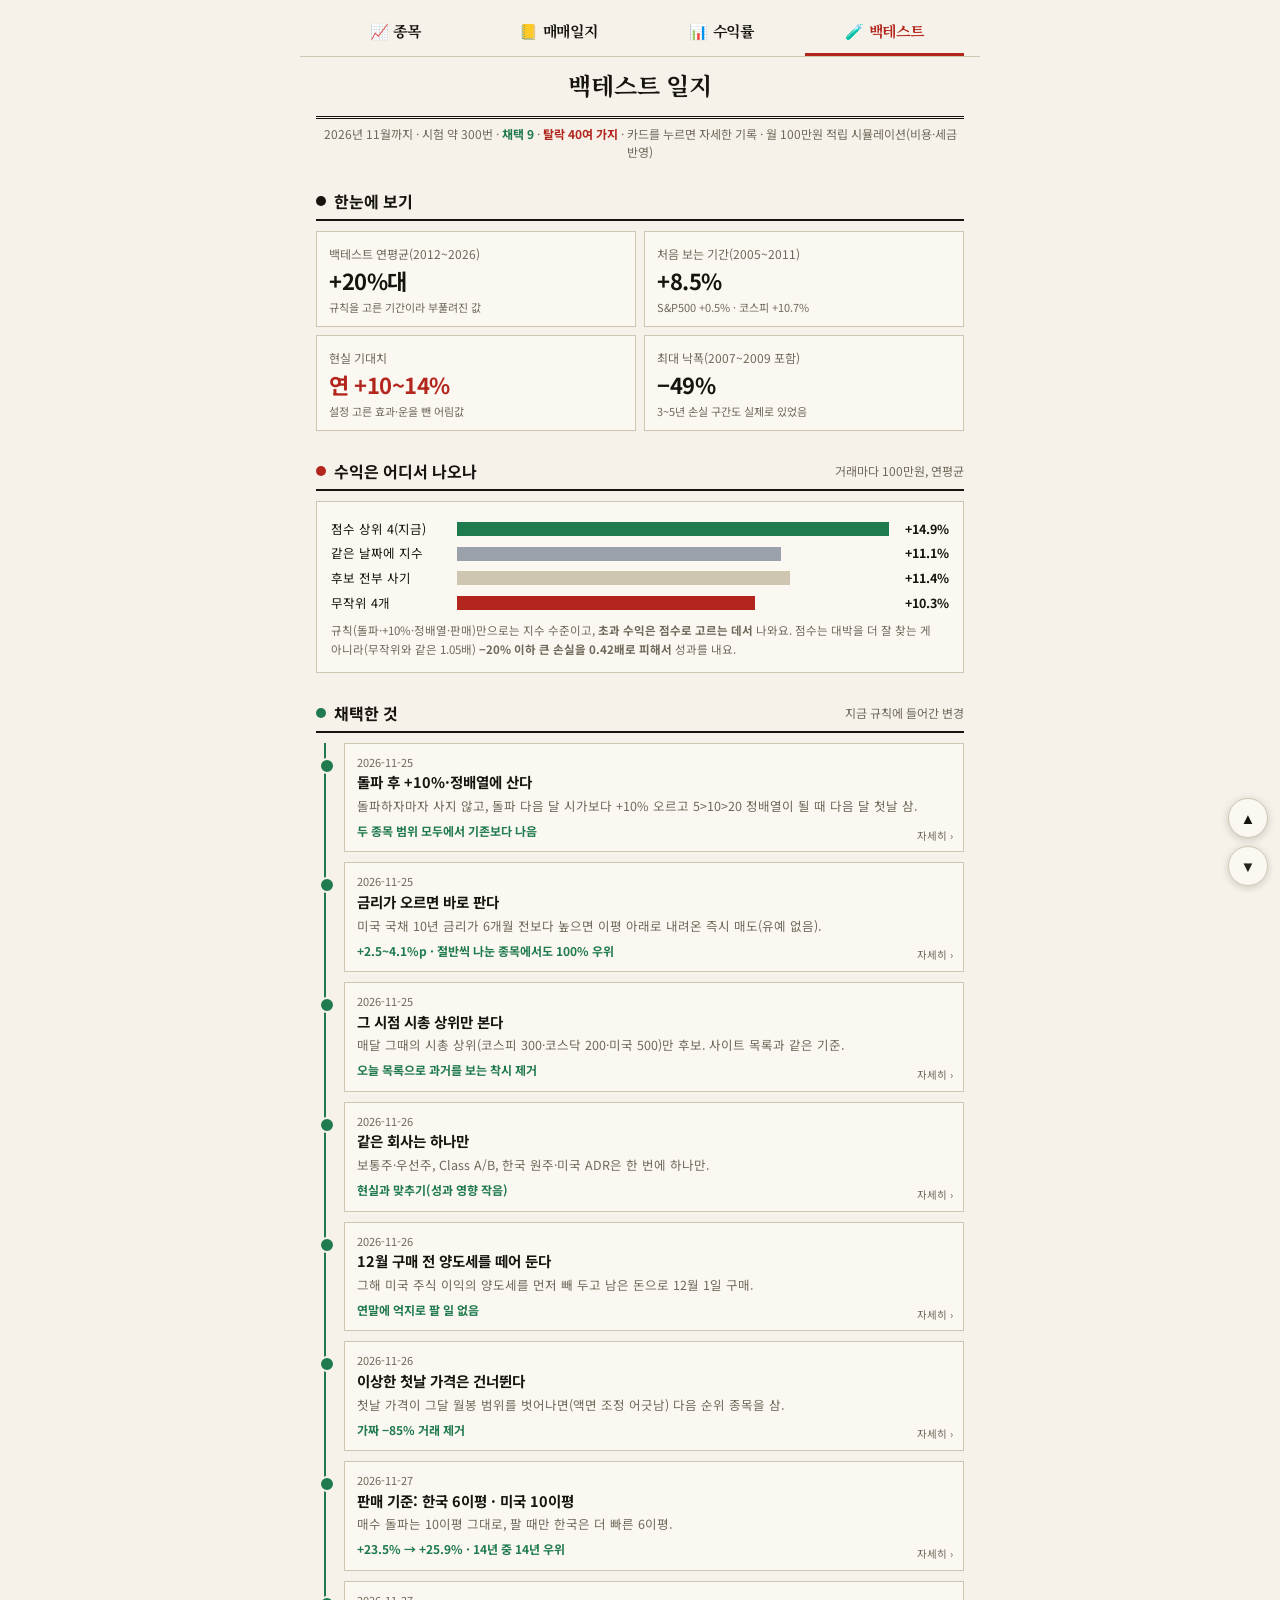
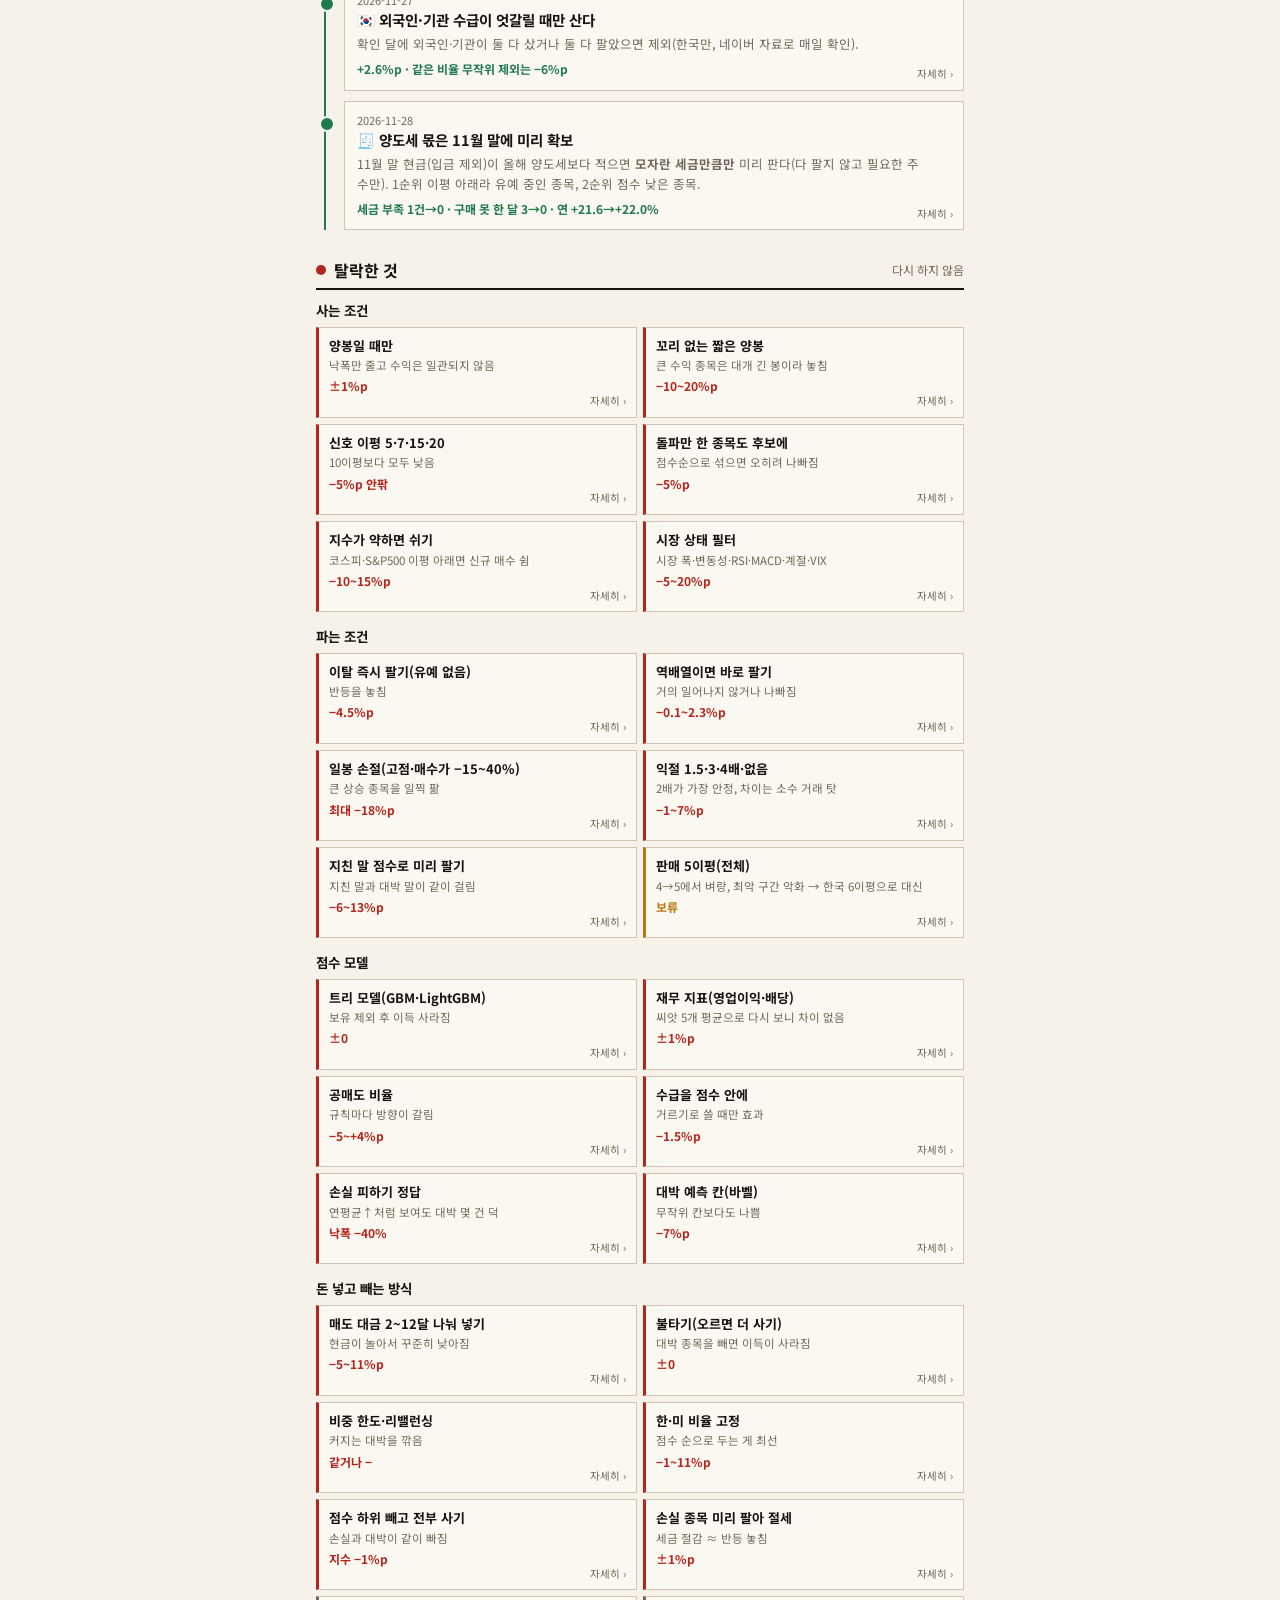
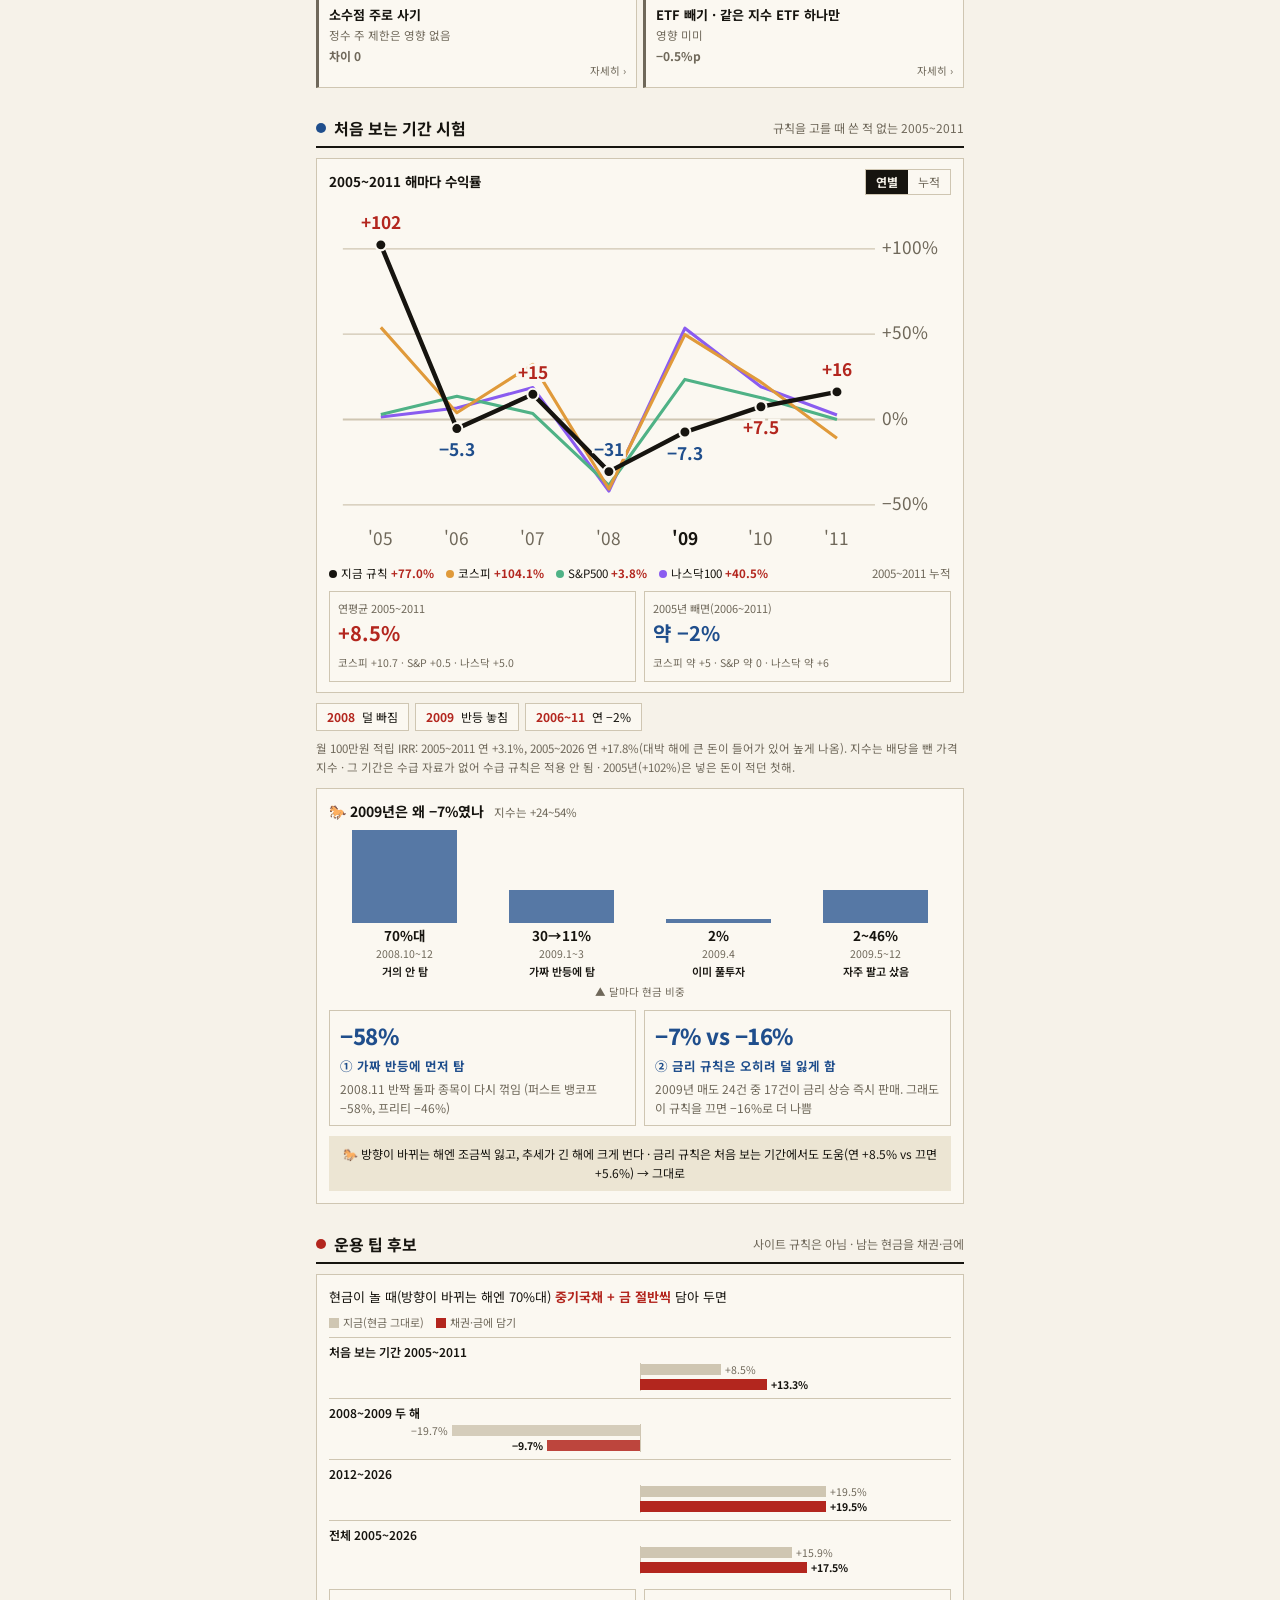
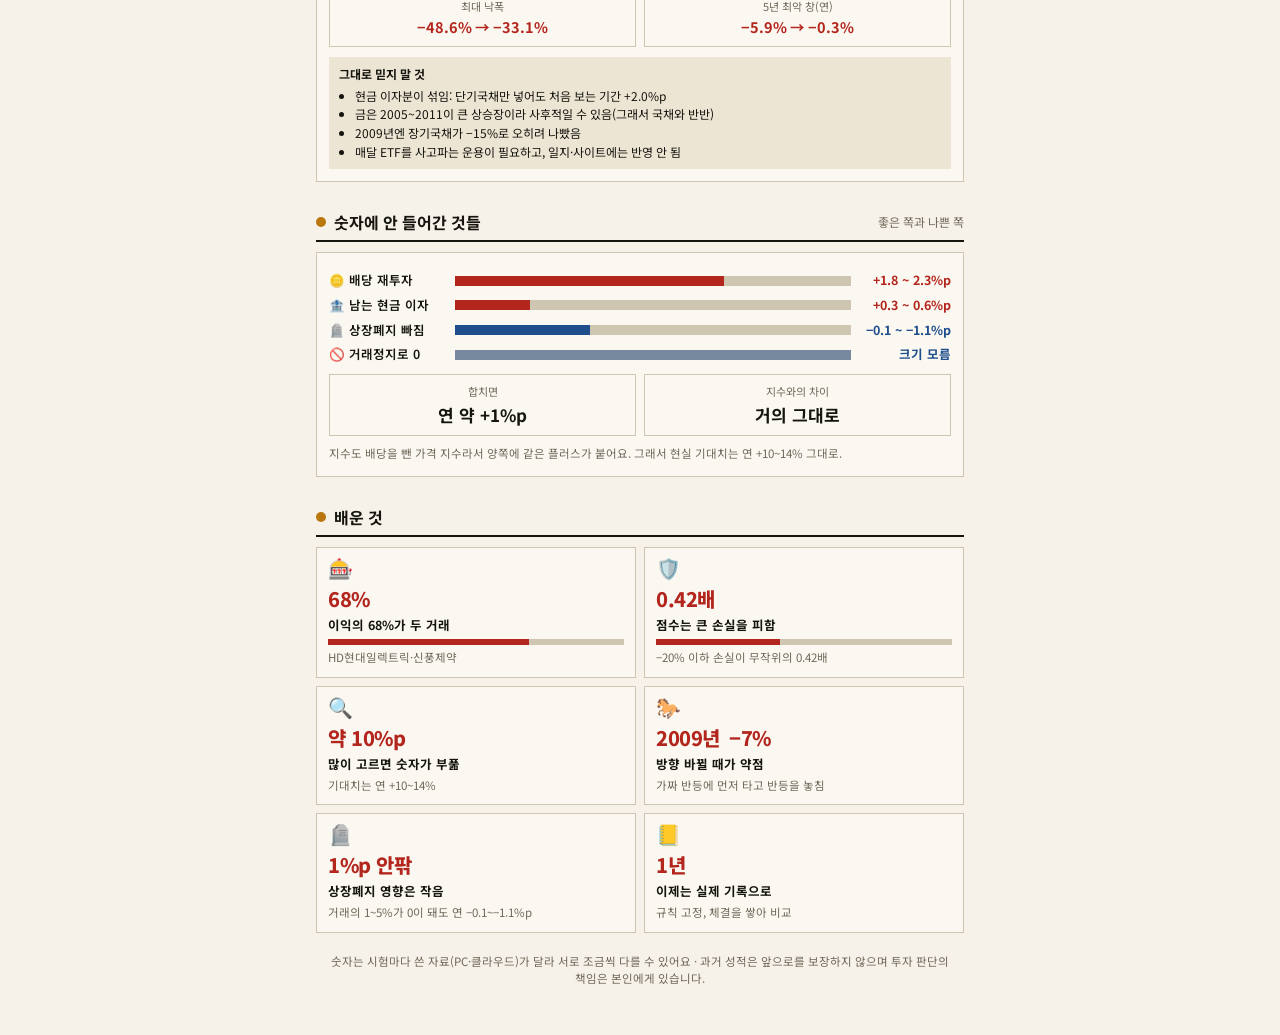
==== backtest.html @ caf04d1e "양도세 몫 미리 확보를 부분 판매로(세금 부족분만큼만 정수 주): 백테스트·일지 재계산·11월 예정 화면·문서 Co-Authored-By: Claude Sonnet 5.5 <nor" ====
<!doctype html>
<html lang="ko">
<head>
<meta charset="utf-8">
<meta name="viewport" content="width=device-width,initial-scale=1">
<meta name="robots" content="noindex,nofollow,noarchive,nosnippet">
<title>백테스트 일지</title>
<meta name="description" content="월봉 10이평 돌파 전략을 다듬으며 한 백테스트 약 300번의 기록: 채택한 것과 탈락한 것, 검증 결과">
<style>
:root{--bg:#f6f7f9;--card:#fff;--fg:#1b1f24;--mut:#6b7280;--line:#e5e7eb;--chip:#f0f1f3;--buy:#d9363e;--sell:#2563eb;--ok:#1f7a4d;--no:#b3261e;--hold:#b9770e;--acc:#b3261e}
@media (prefers-color-scheme:dark){:root{--bg:#111418;--card:#1a1e24;--fg:#e8eaed;--mut:#9aa1ab;--line:#2a2f37;--chip:#262b33;--ok:#5cc28f;--no:#ff7a6e;--hold:#e5a84a}}
*{box-sizing:border-box}
body{margin:0;background:var(--bg);color:var(--fg);font:15px/1.5 -apple-system,"Apple SD Gothic Neo","Noto Sans KR","Malgun Gothic",sans-serif}
main{max-width:680px;margin:0 auto;padding:16px 16px 48px}
.navtabs{display:flex;gap:8px;margin:0 0 12px}.ntab{flex:1;padding:10px 4px;border:1px solid var(--line);background:var(--card);color:var(--fg);border-radius:10px;font-weight:600;text-align:center;text-decoration:none;font-size:14px;white-space:nowrap}
h1{font-size:18px;margin:0 0 2px;text-align:center}
.bt-sub{text-align:center;font-size:12px;color:var(--mut);margin:6px 0 16px}
.bt-h{display:flex;align-items:center;gap:8px;font-size:16px;font-weight:700;margin:28px 0 10px;padding-bottom:6px;border-bottom:2px solid var(--fg)}
.bt-h em{font-style:normal;font-weight:400;font-size:12px;color:var(--mut);margin-left:auto}
.bt-h .dot{width:10px;height:10px;border-radius:50%;flex:none}
/* 요약 숫자 */
.bt-kpi{display:grid;grid-template-columns:repeat(2,minmax(0,1fr));gap:8px}
.bt-k{background:var(--card);border:1px solid var(--line);padding:10px 12px}
.bt-k b{display:block;font-size:22px;font-variant-numeric:tabular-nums;letter-spacing:-.5px}
.bt-k span{font-size:12px;color:var(--mut)}
.bt-k small{display:block;font-size:11px;color:var(--mut);margin-top:2px}
/* 막대 */
.bt-bars{background:var(--card);border:1px solid var(--line);padding:12px 14px}
.bt-bar{display:grid;grid-template-columns:118px 1fr 52px;gap:8px;align-items:center;font-size:12.5px;margin:6px 0}
.bt-bar i{display:block;height:14px;background:var(--line)}
.bt-bar i.ok{background:var(--ok)}.bt-bar i.ix{background:#9aa1ab}.bt-bar i.no{background:var(--no)}
.bt-bar b{text-align:right;font-variant-numeric:tabular-nums}
.bt-note{font-size:11.5px;color:var(--mut);line-height:1.7;margin:8px 0 0}
/* 채택 타임라인 */
.bt-tl{position:relative;margin-left:8px;padding-left:18px;border-left:2px solid var(--ok)}
.bt-ev{position:relative;background:var(--card);border:1px solid var(--line);padding:10px 12px;margin:0 0 10px}
.bt-ev:before{content:'';position:absolute;left:-26px;top:14px;width:12px;height:12px;border-radius:50%;background:var(--ok);border:2px solid var(--bg)}
.bt-ev .d{font-size:11px;color:var(--mut)}
.bt-ev strong{display:block;font-size:14.5px;margin:1px 0 3px}
.bt-ev p{margin:0;font-size:12.5px;color:var(--mut);line-height:1.6}
.bt-ev .ef{display:inline-block;margin-top:6px;font-size:12px;font-weight:700;color:var(--ok)}
/* 탈락 묶음 */
.bt-grp{margin:0 0 14px}
.bt-grp h3{font-size:13.5px;margin:0 0 6px;color:var(--fg)}
.bt-grid{display:grid;grid-template-columns:repeat(2,minmax(0,1fr));gap:6px}
.bt-x{background:var(--card);border:1px solid var(--line);border-left:3px solid var(--no);padding:8px 10px}
.bt-x strong{display:block;font-size:13px}
.bt-x span{display:block;font-size:11.5px;color:var(--mut);line-height:1.5;margin-top:2px}
.bt-x b{font-size:12px;color:var(--no);font-variant-numeric:tabular-nums}
.bt-x.hold{border-left-color:var(--hold)}.bt-x.hold b{color:var(--hold)}
.bt-x.same{border-left-color:var(--mut)}.bt-x.same b{color:var(--mut)}
/* 연도표 */
.bt-oy{overflow:hidden;background:var(--card);border:1px solid var(--line);padding:10px 12px}
.oy-th{display:flex;justify-content:space-between;align-items:center;gap:8px;margin-bottom:4px}.oy-t{font-weight:700;font-size:13.5px}
.oy-sw{display:flex;flex:none;border:1px solid var(--line)}.oy-sw button{border:0;background:transparent;color:var(--mut);font:inherit;font-size:12px;padding:3px 10px;cursor:pointer}.oy-sw button.on{background:var(--fg);color:var(--bg);font-weight:700}
#oy-c{width:100%;height:auto;display:block;touch-action:pan-y;font-family:inherit}
#oy-c text{font-size:10px;fill:var(--mut);font-variant-numeric:tabular-nums}
.oy-lg2{display:flex;flex-wrap:wrap;gap:4px 12px;font-size:11.5px;margin-top:4px}.oy-lg2 i{display:inline-block;width:8px;height:8px;border-radius:50%;margin-right:4px}.oy-lg2 b{margin-left:3px}
#oy-tip{display:none;margin-top:6px;background:var(--bg);color:var(--fg);border:1px solid var(--line);border-radius:10px;padding:8px 10px;font-size:12px;line-height:1.5}#oy-tip table{width:100%}
#oy-tip td{padding:2px 0 2px 14px;text-align:right;font-variant-numeric:tabular-nums;white-space:nowrap}#oy-tip td:first-child{padding-left:0;text-align:left}
.oy-s{display:grid;grid-template-columns:1fr 1fr;gap:8px;margin-top:8px}
.oy-s div{border:1px solid var(--line);padding:8px}.oy-s span{display:block;font-size:11px;color:var(--mut)}
.oy-s b{display:block;font-size:20px;color:var(--buy);margin:2px 0}.oy-s b.n{color:var(--sell)}.oy-s small{font-size:10.5px;color:var(--mut)}
.bt-yr{width:100%;border-collapse:collapse;font-size:12.5px;font-variant-numeric:tabular-nums;background:var(--card);border:1px solid var(--line)}
.bt-yr th,.bt-yr td{padding:5px 6px;text-align:right;border-bottom:1px solid var(--line)}
.bt-yr th:first-child,.bt-yr td:first-child{text-align:left}
.bt-yr th{font-size:11.5px;color:var(--mut);font-weight:600}
.p{color:var(--buy)}.n{color:var(--sell)}
.bt-yr tr.sum td{font-weight:700;border-top:2px solid var(--fg)}
/* 교훈 */
.bt-y9{background:var(--card);border:1px solid var(--line);padding:12px;margin:10px 0 0}
.y9-h{font-weight:700;font-size:14px;margin-bottom:8px}.y9-h em{font-style:normal;font-weight:400;font-size:11.5px;color:var(--mut);margin-left:6px}
.y9-g{display:grid;grid-template-columns:1fr 1fr;gap:8px;margin-top:10px}
.y9-c{border:1px solid var(--line);padding:8px 10px}.y9-c strong{font-size:12.5px;color:var(--sell)}.y9-c p{margin:4px 0 0;font-size:12px;line-height:1.55}
.y9-f{font-size:12px;line-height:1.6;margin:10px 0 0;color:var(--fg)}
@media(max-width:360px){.y9-g{grid-template-columns:1fr}}
.bt-lg{display:grid;grid-template-columns:1fr 1fr;gap:8px}
.lg-c{background:var(--card);border:1px solid var(--line);padding:10px 11px;position:relative}
.lg-i{font-size:20px;line-height:1}.lg-n{font-size:20px;font-weight:800;color:var(--acc);margin:6px 0 2px;letter-spacing:-.5px}
.lg-c strong{display:block;font-size:12.5px;line-height:1.4}.lg-c p{margin:4px 0 0;font-size:11.5px;line-height:1.55;color:var(--mut)}

@media(max-width:340px){.bt-lg{grid-template-columns:1fr}}
.bt-chips{display:flex;flex-wrap:wrap;gap:6px;margin:10px 0 0}.bt-chips span{border:1px solid var(--line);background:var(--card);padding:4px 10px;font-size:12px}.bt-chips b{color:var(--acc);margin-right:4px}
.y9-cols{display:grid;grid-template-columns:repeat(4,1fr);gap:6px;align-items:end;text-align:center}
.y9-cols div{display:flex;flex-direction:column;align-items:center;justify-content:flex-end;height:150px;position:relative}
.y9-cols b{display:block;width:70%;height:var(--h);min-height:3px;background:var(--sell);opacity:.75;margin-bottom:4px}
.y9-cols strong{font-size:13.5px;line-height:1.2}.y9-cols span{font-size:10.5px;color:var(--mut);margin-top:2px}.y9-cols small{font-size:11px;color:var(--fg);margin-top:2px;font-weight:600}
.y9-cap{font-size:10.5px;color:var(--mut);text-align:center;margin:4px 0 0}
.y9-n{font-size:22px;font-weight:800;color:var(--sell);margin-bottom:2px;letter-spacing:-.5px}
.y9-c p{color:var(--mut)}
.y9-f{background:var(--seg);padding:8px 10px;text-align:center}
.lg-bar{height:6px;background:var(--line);margin:6px 0 2px}.lg-bar i{display:block;height:100%;background:var(--acc)}
.bt-nx{background:var(--card);border:1px solid var(--line);padding:12px}
.nx-r{display:grid;grid-template-columns:118px 1fr 92px;gap:8px;align-items:center;margin:6px 0;font-size:12.5px}
.nx-n{font-weight:600}.nx-b{height:10px;background:var(--line)}.nx-b i{display:block;height:100%}
.nx-r.up .nx-b i{background:var(--buy)}.nx-r.dn .nx-b i{background:var(--sell)}.nx-b i.unk{width:100%;background:repeating-linear-gradient(90deg,var(--sell) 0 4px,transparent 4px 8px);opacity:.5}
.nx-r b{text-align:right;font-variant-numeric:tabular-nums;font-size:12.5px}.nx-r.up b{color:var(--buy)}.nx-r.dn b{color:var(--sell)}
.nx-s{display:grid;grid-template-columns:1fr 1fr;gap:8px;margin-top:10px}.nx-s div{border:1px solid var(--line);padding:8px;text-align:center}
.nx-s span{display:block;font-size:11px;color:var(--mut)}.nx-s b{display:block;font-size:17px;margin-top:2px}
@media(max-width:360px){.nx-r{grid-template-columns:96px 1fr 80px}}
.bt-cs{background:var(--card);border:1px solid var(--line);padding:12px}
.cs-t{font-size:13px;line-height:1.5;margin-bottom:8px}.cs-t b{color:var(--acc)}
.cs-lg{display:flex;gap:12px;font-size:11px;color:var(--mut);margin-bottom:6px}.cs-lg i{display:inline-block;width:10px;height:10px;margin-right:4px;vertical-align:-1px}
.cs-lg .now,.cs-b.now i{background:var(--line)}.cs-lg .new,.cs-b.new i{background:var(--buy)}
.cs-r{padding:5px 0;border-top:1px solid var(--line)}.cs-r>span{display:block;font-size:12px;font-weight:600;margin-bottom:2px}
.cs-bs{position:relative;background:linear-gradient(var(--line),var(--line)) 50% 0/1px 100% no-repeat}
.cs-b{position:relative;height:13px;margin:2px 0;font-size:10.5px;font-variant-numeric:tabular-nums}
.cs-b i{position:absolute;top:1px;bottom:1px}.cs-b i.dn{opacity:.85}.cs-b em{position:absolute;top:-1px;font-style:normal;white-space:nowrap;color:var(--mut)}.cs-b.new em{color:var(--fg);font-weight:700}
.cs-s{display:grid;grid-template-columns:1fr 1fr;gap:8px;margin-top:8px}.cs-s div{border:1px solid var(--line);padding:8px;text-align:center}
.cs-s span{display:block;font-size:11px;color:var(--mut)}.cs-s b{display:block;font-size:14.5px;margin-top:2px;color:var(--buy)}
.cs-w{margin-top:10px;background:var(--seg);padding:8px 10px;font-size:12px}.cs-w ul{margin:4px 0 0;padding-left:16px;line-height:1.55}
.bt-ls{margin:0;padding:0;list-style:none}
.bt-ls li{background:var(--card);border:1px solid var(--line);padding:9px 12px;margin:0 0 6px;font-size:13px;line-height:1.6}
.bt-ls li b{color:var(--acc)}
.bt-ev,.bt-x{cursor:pointer}.bt-ev:hover,.bt-x:hover{outline:1px solid var(--fg)}
.bt-ev:after,.bt-x:after{content:'자세히 ›';position:absolute;right:10px;bottom:8px;font-size:10.5px;color:var(--mut)}.bt-x{position:relative;padding-bottom:20px}
#bt-m{position:fixed;inset:0;background:rgba(0,0,0,.45);z-index:100;display:none;align-items:flex-end;justify-content:center}
#bt-m.on{display:flex}
#bt-b{background:var(--card);width:100%;max-width:680px;max-height:82vh;overflow:auto;padding:14px 16px 20px;border-top:3px solid var(--fg)}
#bt-b h2{font-size:16px;margin:0 28px 2px 0}#bt-b .w{font-size:11.5px;color:var(--mut);margin-bottom:10px}
#bt-x{position:sticky;top:0;float:right;border:none;background:none;font-size:20px;cursor:pointer;color:var(--fg)}
.bt-dt{width:100%;border-collapse:collapse;font-size:12.5px}.bt-dt th,.bt-dt td{padding:6px 4px;border-bottom:1px solid var(--line);text-align:left;vertical-align:top}
.bt-dt th{font-size:11px;color:var(--mut);font-weight:600}.bt-dt td:nth-child(2){font-weight:700;white-space:nowrap;font-variant-numeric:tabular-nums}.bt-dt td:nth-child(3){color:var(--mut);font-size:11.5px}
#bt-b .c{margin:12px 0 0;padding:10px 12px;background:var(--chip);font-size:13px;line-height:1.6}
.bt-foot{text-align:center;font-size:11.5px;color:var(--mut);margin:20px 0 0}
@media(max-width:380px){.bt-grid{grid-template-columns:minmax(0,1fr)}.bt-bar{grid-template-columns:96px 1fr 48px}}
</style>
<link rel="stylesheet" href="theme.css?v=1127m">
<style>.bt-cs,.cs-s div,.cs-w,.bt-nx,.nx-s div,.lg-c,.bt-y9,.y9-c,.bt-k,.bt-bars,.bt-ev,.bt-x,.bt-yr,.bt-ls li{border-radius:0}</style>
</head>
<body>
<main>
  <div class="navtabs"><a class="ntab" href="index.html">📈 종목</a><a class="ntab" href="journal.html#log">📒 매매일지</a><a class="ntab" href="journal.html#ret">📊 수익률</a><a class="ntab on" href="backtest.html">🧪 백테스트</a></div>
  <h1>백테스트 일지</h1>
  <div class="bt-sub">2026년 11월까지 · 시험 약 300번 · <b style="color:var(--ok)">채택 9</b> · <b style="color:var(--no)">탈락 40여 가지</b> · 카드를 누르면 자세한 기록 · 월 100만원 적립 시뮬레이션(비용·세금 반영)</div>

  <div class="bt-h"><span class="dot" style="background:var(--fg)"></span>한눈에 보기</div>
  <div class="bt-kpi">
    <div class="bt-k"><span>백테스트 연평균(2012~2026)</span><b>+20%대</b><small>규칙을 고른 기간이라 부풀려진 값</small></div>
    <div class="bt-k"><span>처음 보는 기간(2005~2011)</span><b>+8.5%</b><small>S&amp;P500 +0.5% · 코스피 +10.7%</small></div>
    <div class="bt-k"><span>현실 기대치</span><b style="color:var(--acc)">연 +10~14%</b><small>설정 고른 효과·운을 뺀 어림값</small></div>
    <div class="bt-k"><span>최대 낙폭(2007~2009 포함)</span><b>−49%</b><small>3~5년 손실 구간도 실제로 있었음</small></div>
  </div>

  <div class="bt-h"><span class="dot" style="background:var(--acc)"></span>수익은 어디서 나오나<em>거래마다 100만원, 연평균</em></div>
  <div class="bt-bars">
    <div class="bt-bar"><span>점수 상위 4(지금)</span><i class="ok" style="width:100%"></i><b>+14.9%</b></div>
    <div class="bt-bar"><span>같은 날짜에 지수</span><i class="ix" style="width:75%"></i><b>+11.1%</b></div>
    <div class="bt-bar"><span>후보 전부 사기</span><i style="width:77%"></i><b>+11.4%</b></div>
    <div class="bt-bar"><span>무작위 4개</span><i class="no" style="width:69%"></i><b>+10.3%</b></div>
    <p class="bt-note">규칙(돌파·+10%·정배열·판매)만으로는 지수 수준이고, <b>초과 수익은 점수로 고르는 데서</b> 나와요. 점수는 대박을 더 잘 찾는 게 아니라(무작위와 같은 1.05배) <b>−20% 이하 큰 손실을 0.42배로 피해서</b> 성과를 내요.</p>
  </div>

  <div class="bt-h"><span class="dot" style="background:var(--ok)"></span>채택한 것<em>지금 규칙에 들어간 변경</em></div>
  <div class="bt-tl">
    <div class="bt-ev" data-k="a1"><div class="d">2026-11-25</div><strong>돌파 후 +10%·정배열에 산다</strong><p>돌파하자마자 사지 않고, 돌파 다음 달 시가보다 +10% 오르고 5&gt;10&gt;20 정배열이 될 때 다음 달 첫날 삼.</p><span class="ef">두 종목 범위 모두에서 기존보다 나음</span></div>
    <div class="bt-ev" data-k="a2"><div class="d">2026-11-25</div><strong>금리가 오르면 바로 판다</strong><p>미국 국채 10년 금리가 6개월 전보다 높으면 이평 아래로 내려온 즉시 매도(유예 없음).</p><span class="ef">+2.5~4.1%p · 절반씩 나눈 종목에서도 100% 우위</span></div>
    <div class="bt-ev" data-k="a3"><div class="d">2026-11-25</div><strong>그 시점 시총 상위만 본다</strong><p>매달 그때의 시총 상위(코스피 300·코스닥 200·미국 500)만 후보. 사이트 목록과 같은 기준.</p><span class="ef">오늘 목록으로 과거를 보는 착시 제거</span></div>
    <div class="bt-ev" data-k="a4"><div class="d">2026-11-26</div><strong>같은 회사는 하나만</strong><p>보통주·우선주, Class A/B, 한국 원주·미국 ADR은 한 번에 하나만.</p><span class="ef">현실과 맞추기(성과 영향 작음)</span></div>
    <div class="bt-ev" data-k="a5"><div class="d">2026-11-26</div><strong>12월 구매 전 양도세를 떼어 둔다</strong><p>그해 미국 주식 이익의 양도세를 먼저 빼 두고 남은 돈으로 12월 1일 구매.</p><span class="ef">연말에 억지로 팔 일 없음</span></div>
    <div class="bt-ev" data-k="a6"><div class="d">2026-11-26</div><strong>이상한 첫날 가격은 건너뛴다</strong><p>첫날 가격이 그달 월봉 범위를 벗어나면(액면 조정 어긋남) 다음 순위 종목을 삼.</p><span class="ef">가짜 −85% 거래 제거</span></div>
    <div class="bt-ev" data-k="a7"><div class="d">2026-11-27</div><strong>판매 기준: 한국 6이평 · 미국 10이평</strong><p>매수 돌파는 10이평 그대로, 팔 때만 한국은 더 빠른 6이평.</p><span class="ef">+23.5% → +25.9% · 14년 중 14년 우위</span></div>
    <div class="bt-ev" data-k="a8"><div class="d">2026-11-27</div><strong>🇰🇷 외국인·기관 수급이 엇갈릴 때만 산다</strong><p>확인 달에 외국인·기관이 둘 다 샀거나 둘 다 팔았으면 제외(한국만, 네이버 자료로 매일 확인).</p><span class="ef">+2.6%p · 같은 비율 무작위 제외는 −6%p</span></div>
    <div class="bt-ev" data-k="a9"><div class="d">2026-11-28</div><strong>🧾 양도세 몫은 11월 말에 미리 확보</strong><p>11월 말 현금(입금 제외)이 올해 양도세보다 적으면 <b>모자란 세금만큼만</b> 미리 판다(다 팔지 않고 필요한 주 수만). 1순위 이평 아래라 유예 중인 종목, 2순위 점수 낮은 종목.</p><span class="ef">세금 부족 1건→0 · 구매 못 한 달 3→0 · 연 +21.6→+22.0%</span></div>
  </div>

  <div class="bt-h"><span class="dot" style="background:var(--no)"></span>탈락한 것<em>다시 하지 않음</em></div>
  <div class="bt-grp"><h3>사는 조건</h3><div class="bt-grid">
    <div class="bt-x" data-k="x1"><strong>양봉일 때만</strong><span>낙폭만 줄고 수익은 일관되지 않음</span><b>±1%p</b></div>
    <div class="bt-x" data-k="x2"><strong>꼬리 없는 짧은 양봉</strong><span>큰 수익 종목은 대개 긴 봉이라 놓침</span><b>−10~20%p</b></div>
    <div class="bt-x" data-k="x3"><strong>신호 이평 5·7·15·20</strong><span>10이평보다 모두 낮음</span><b>−5%p 안팎</b></div>
    <div class="bt-x" data-k="x4"><strong>돌파만 한 종목도 후보에</strong><span>점수순으로 섞으면 오히려 나빠짐</span><b>−5%p</b></div>
    <div class="bt-x" data-k="x5"><strong>지수가 약하면 쉬기</strong><span>코스피·S&amp;P500 이평 아래면 신규 매수 쉼</span><b>−10~15%p</b></div>
    <div class="bt-x" data-k="x6"><strong>시장 상태 필터</strong><span>시장 폭·변동성·RSI·MACD·계절·VIX</span><b>−5~20%p</b></div>
  </div></div>
  <div class="bt-grp"><h3>파는 조건</h3><div class="bt-grid">
    <div class="bt-x" data-k="x7"><strong>이탈 즉시 팔기(유예 없음)</strong><span>반등을 놓침</span><b>−4.5%p</b></div>
    <div class="bt-x" data-k="x8"><strong>역배열이면 바로 팔기</strong><span>거의 일어나지 않거나 나빠짐</span><b>−0.1~2.3%p</b></div>
    <div class="bt-x" data-k="x9"><strong>일봉 손절(고점·매수가 −15~40%)</strong><span>큰 상승 종목을 일찍 팖</span><b>최대 −18%p</b></div>
    <div class="bt-x" data-k="x10"><strong>익절 1.5·3·4배·없음</strong><span>2배가 가장 안정, 차이는 소수 거래 탓</span><b>−1~7%p</b></div>
    <div class="bt-x" data-k="x11"><strong>지친 말 점수로 미리 팔기</strong><span>지친 말과 대박 말이 같이 걸림</span><b>−6~13%p</b></div>
    <div class="bt-x hold" data-k="x12"><strong>판매 5이평(전체)</strong><span>4→5에서 벼랑, 최악 구간 악화 → 한국 6이평으로 대신</span><b>보류</b></div>
  </div></div>
  <div class="bt-grp"><h3>점수 모델</h3><div class="bt-grid">
    <div class="bt-x" data-k="x13"><strong>트리 모델(GBM·LightGBM)</strong><span>보유 제외 후 이득 사라짐</span><b>±0</b></div>
    <div class="bt-x" data-k="x14"><strong>재무 지표(영업이익·배당)</strong><span>씨앗 5개 평균으로 다시 보니 차이 없음</span><b>±1%p</b></div>
    <div class="bt-x" data-k="x15"><strong>공매도 비율</strong><span>규칙마다 방향이 갈림</span><b>−5~+4%p</b></div>
    <div class="bt-x" data-k="x16"><strong>수급을 점수 안에</strong><span>거르기로 쓸 때만 효과</span><b>−1.5%p</b></div>
    <div class="bt-x" data-k="x17"><strong>손실 피하기 정답</strong><span>연평균↑처럼 보여도 대박 몇 건 덕</span><b>낙폭 −40%</b></div>
    <div class="bt-x" data-k="x18"><strong>대박 예측 칸(바벨)</strong><span>무작위 칸보다도 나쁨</span><b>−7%p</b></div>
  </div></div>
  <div class="bt-grp"><h3>돈 넣고 빼는 방식</h3><div class="bt-grid">
    <div class="bt-x" data-k="x19"><strong>매도 대금 2~12달 나눠 넣기</strong><span>현금이 놀아서 꾸준히 낮아짐</span><b>−5~11%p</b></div>
    <div class="bt-x" data-k="x20"><strong>불타기(오르면 더 사기)</strong><span>대박 종목을 빼면 이득이 사라짐</span><b>±0</b></div>
    <div class="bt-x" data-k="x21"><strong>비중 한도·리밸런싱</strong><span>커지는 대박을 깎음</span><b>같거나 −</b></div>
    <div class="bt-x" data-k="x22"><strong>한·미 비율 고정</strong><span>점수 순으로 두는 게 최선</span><b>−1~11%p</b></div>
    <div class="bt-x" data-k="x23"><strong>점수 하위 빼고 전부 사기</strong><span>손실과 대박이 같이 빠짐</span><b>지수 −1%p</b></div>
    <div class="bt-x" data-k="x24"><strong>손실 종목 미리 팔아 절세</strong><span>세금 절감 ≈ 반등 놓침</span><b>±1%p</b></div>
    <div class="bt-x same" data-k="x25"><strong>소수점 주로 사기</strong><span>정수 주 제한은 영향 없음</span><b>차이 0</b></div>
    <div class="bt-x same" data-k="x26"><strong>ETF 빼기 · 같은 지수 ETF 하나만</strong><span>영향 미미</span><b>−0.5%p</b></div>
  </div></div>

  <div class="bt-h"><span class="dot" style="background:var(--sell)"></span>처음 보는 기간 시험<em>규칙을 고를 때 쓴 적 없는 2005~2011</em></div>
  <div class="bt-oy">
    <div class="oy-th"><div class="oy-t" id="oy-title">2005~2011 해마다 수익률</div><div class="oy-sw" id="oy-sw"><button type="button" data-m="yr" class="on">연별</button><button type="button" data-m="cum">누적</button></div></div>
    <svg id="oy-c" viewBox="0 0 360 210" role="img" aria-label="2005~2011 누적 수익률 꺾은선"></svg>
    <div id="oy-tip"></div>
    <div class="oy-lg2" id="oy-lg"></div>
    <div class="oy-s">
      <div><span>연평균 2005~2011</span><b>+8.5%</b><small>코스피 +10.7 · S&amp;P +0.5 · 나스닥 +5.0</small></div>
      <div><span>2005년 빼면(2006~2011)</span><b class="n">약 −2%</b><small>코스피 약 +5 · S&amp;P 약 0 · 나스닥 약 +6</small></div>
    </div>
  </div>
  <div class="bt-chips">
    <span><b>2008</b> 덜 빠짐</span><span><b>2009</b> 반등 놓침</span><span><b>2006~11</b> 연 −2%</span>
  </div>
  <p class="bt-note">월 100만원 적립 IRR: 2005~2011 연 +3.1%, 2005~2026 연 +17.8%(대박 해에 큰 돈이 들어가 있어 높게 나옴). 지수는 배당을 뺀 가격 지수 · 그 기간은 수급 자료가 없어 수급 규칙은 적용 안 됨 · 2005년(+102%)은 넣은 돈이 적던 첫해.</p>
  <div class="bt-y9">
    <div class="y9-h">🐎 2009년은 왜 −7%였나 <em>지수는 +24~54%</em></div>
    <div class="y9-cols">
      <div><b style="--h:72%"></b><strong>70%대</strong><span>2008.10~12</span><small>거의 안 탐</small></div>
      <div><b style="--h:22%"></b><strong>30→11%</strong><span>2009.1~3</span><small>가짜 반등에 탐</small></div>
      <div><b style="--h:3%"></b><strong>2%</strong><span>2009.4</span><small>이미 풀투자</small></div>
      <div><b style="--h:22%"></b><strong>2~46%</strong><span>2009.5~12</span><small>자주 팔고 샀음</small></div>
    </div>
    <div class="y9-cap">▲ 달마다 현금 비중</div>
    <div class="y9-g">
      <div class="y9-c"><div class="y9-n">−58%</div><strong>① 가짜 반등에 먼저 탐</strong><p>2008.11 반짝 돌파 종목이 다시 꺾임 (퍼스트 뱅코프 −58%, 프리티 −46%)</p></div>
      <div class="y9-c"><div class="y9-n">−7% vs −16%</div><strong>② 금리 규칙은 오히려 덜 잃게 함</strong><p>2009년 매도 24건 중 17건이 금리 상승 즉시 판매. 그래도 이 규칙을 끄면 −16%로 더 나쁨</p></div>
    </div>
    <div class="y9-f">🐎 방향이 바뀌는 해엔 조금씩 잃고, 추세가 긴 해에 크게 번다 · 금리 규칙은 처음 보는 기간에서도 도움(연 +8.5% vs 끄면 +5.6%) → 그대로</div>
  </div>
</div>

  <div class="bt-h"><span class="dot" style="background:var(--buy)"></span>운용 팁 후보<em>사이트 규칙은 아님 · 남는 현금을 채권·금에</em></div>
  <div class="bt-cs">
    <div class="cs-t">현금이 놀 때(방향이 바뀌는 해엔 70%대) <b>중기국채 + 금 절반씩</b> 담아 두면</div>
    <div class="cs-lg"><span><i class="now"></i>지금(현금 그대로)</span><span><i class="new"></i>채권·금에 담기</span></div>
    <div class="cs-r"><span>처음 보는 기간 2005~2011</span><div class="cs-bs"><div class="cs-b now"><i class="up" style="left:50%;width:13.0%"></i><em style="left:calc(50% + 13.0% + 4px)">+8.5%</em></div><div class="cs-b new"><i class="up" style="left:50%;width:20.4%"></i><em style="left:calc(50% + 20.4% + 4px)">+13.3%</em></div></div></div>
    <div class="cs-r"><span>2008~2009 두 해</span><div class="cs-bs"><div class="cs-b now"><i class="dn" style="right:50%;width:30.2%"></i><em style="right:calc(50% + 30.2% + 4px)">−19.7%</em></div><div class="cs-b new"><i class="dn" style="right:50%;width:14.9%"></i><em style="right:calc(50% + 14.9% + 4px)">−9.7%</em></div></div></div>
    <div class="cs-r"><span>2012~2026</span><div class="cs-bs"><div class="cs-b now"><i class="up" style="left:50%;width:29.9%"></i><em style="left:calc(50% + 29.9% + 4px)">+19.5%</em></div><div class="cs-b new"><i class="up" style="left:50%;width:29.9%"></i><em style="left:calc(50% + 29.9% + 4px)">+19.5%</em></div></div></div>
    <div class="cs-r"><span>전체 2005~2026</span><div class="cs-bs"><div class="cs-b now"><i class="up" style="left:50%;width:24.4%"></i><em style="left:calc(50% + 24.4% + 4px)">+15.9%</em></div><div class="cs-b new"><i class="up" style="left:50%;width:26.8%"></i><em style="left:calc(50% + 26.8% + 4px)">+17.5%</em></div></div></div>
    <div class="cs-s">
      <div><span>최대 낙폭</span><b>−48.6% → −33.1%</b></div>
      <div><span>5년 최악 창(연)</span><b>−5.9% → −0.3%</b></div>
    </div>
    <div class="cs-w"><b>그대로 믿지 말 것</b><ul>
      <li>현금 이자분이 섞임: 단기국채만 넣어도 처음 보는 기간 +2.0%p</li>
      <li>금은 2005~2011이 큰 상승장이라 사후적일 수 있음(그래서 국채와 반반)</li>
      <li>2009년엔 장기국채가 −15%로 오히려 나빴음</li>
      <li>매달 ETF를 사고파는 운용이 필요하고, 일지·사이트에는 반영 안 됨</li>
    </ul></div>
  </div>

  <div class="bt-h"><span class="dot" style="background:var(--hold)"></span>숫자에 안 들어간 것들<em>좋은 쪽과 나쁜 쪽</em></div>
  <div class="bt-nx">
    <div class="nx-r up"><span class="nx-n">🪙 배당 재투자</span><div class="nx-b"><i style="width:68%"></i></div><b>+1.8 ~ 2.3%p</b></div>
    <div class="nx-r up"><span class="nx-n">🏦 남는 현금 이자</span><div class="nx-b"><i style="width:19%"></i></div><b>+0.3 ~ 0.6%p</b></div>
    <div class="nx-r dn"><span class="nx-n">🪦 상장폐지 빠짐</span><div class="nx-b"><i style="width:34%"></i></div><b>−0.1 ~ −1.1%p</b></div>
    <div class="nx-r dn"><span class="nx-n">🚫 거래정지로 0</span><div class="nx-b"><i class="unk"></i></div><b>크기 모름</b></div>
    <div class="nx-s"><div><span>합치면</span><b>연 약 +1%p</b></div><div><span>지수와의 차이</span><b>거의 그대로</b></div></div>
    <p class="bt-note">지수도 배당을 뺀 가격 지수라서 양쪽에 같은 플러스가 붙어요. 그래서 현실 기대치는 연 +10~14% 그대로.</p>
  </div>

  <div class="bt-h"><span class="dot" style="background:var(--hold)"></span>배운 것</div>
  <div class="bt-lg">
    <div class="lg-c"><div class="lg-i">🎰</div><div class="lg-n">68%</div><strong>이익의 68%가 두 거래</strong><div class="lg-bar"><i style="width:68%"></i></div><p>HD현대일렉트릭·신풍제약</p></div>
    <div class="lg-c"><div class="lg-i">🛡️</div><div class="lg-n">0.42배</div><strong>점수는 큰 손실을 피함</strong><div class="lg-bar"><i style="width:42%"></i></div><p>−20% 이하 손실이 무작위의 0.42배</p></div>
    <div class="lg-c"><div class="lg-i">🔍</div><div class="lg-n">약 10%p</div><strong>많이 고르면 숫자가 부풂</strong><p>기대치는 연 +10~14%</p></div>
    <div class="lg-c"><div class="lg-i">🐎</div><div class="lg-n">2009년&ensp;−7%</div><strong>방향 바뀔 때가 약점</strong><p>가짜 반등에 먼저 타고 반등을 놓침</p></div>
    <div class="lg-c"><div class="lg-i">🪦</div><div class="lg-n">1%p 안팎</div><strong>상장폐지 영향은 작음</strong><p>거래의 1~5%가 0이 돼도 연 −0.1~−1.1%p</p></div>
    <div class="lg-c"><div class="lg-i">📒</div><div class="lg-n">1년</div><strong>이제는 실제 기록으로</strong><p>규칙 고정, 체결을 쌓아 비교</p></div>
  </div>
  <p class="bt-foot">숫자는 시험마다 쓴 자료(PC·클라우드)가 달라 서로 조금씩 다를 수 있어요 · 과거 성적은 앞으로를 보장하지 않으며 투자 판단의 책임은 본인에게 있습니다.</p>
</main>
<div id="bt-m"><div id="bt-b"><button id="bt-x" aria-label="닫기">✕</button><div id="bt-c"></div></div></div>
<script>
// 카드별 상세: t 제목, w 언제·어떤 자료, r [이름, 연평균, 메모], c 결론
var DET = {
a1:{t:'돌파 후 +10%·정배열에 산다',w:'2026-11-25 · 클라우드(시총·거래대금 두 범위) → PC 장부로 확인',r:[
 ['돌파 달 바로 사기(예전)','기준',''],['확인 문턱 +1~19%','모두 즉시보다 ↑','곡선이 들쭉날쭉해 +10% 유지'],
 ['걸어가며 고르기: 즉시만','+8.3%','시총 기준, 해마다 그 전 자료로 고름'],['걸어가며 고르기: +10%·정배열만','+14.2%','같은 조건'],
 ['후보: +10%·정배열만(지금)','+17.4%','시총 기준'],['후보: 돌파만','+14.2%',''],['후보: 둘 다 점수순','+10.9%','섞으면 손해']],
 c:'시총·거래대금 두 범위에서 모두 기존보다 나았던 첫 변경. 정배열 조건을 빼면 +19.4%, 5>10만 보면 +9.4%로 크게 나빠짐.'},
a2:{t:'금리가 오르면 바로 판다',w:'2026-11-25 · 클라우드(시총·거래대금) · 이후 PC 재현',r:[
 ['금리 판단 없음','−3.7%p','지금 대비'],['국채10년 6개월 상승 → 즉시 매도','기준 +2.5%p(시총)','거래대금 기준 +4.1%p, 절반 되풀이 100%'],
 ['한국 종목은 한국 금리로','−0.3%p','한국만 보면 −1.7%p'],['판단 기간 3개월','+25.0%','5이평 규칙에서 6개월 +28.7% 대비'],
 ['판단 기간 9·12개월','+13.8·+16.1%','6개월만 좋음(주의할 점)'],
 ['처음 보는 기간 2005~2011에서 금리 판단 없음','+5.6%','지금 +8.5%, 2009년 −16% vs −7%'],['같은 기간 3·9·12개월 기준','+6.5·+6.4·+4.7%','6개월이 가장 좋음(처음 보는 기간에서도 재현)']],
 c:'두 종목 범위 모두에서 같은 방향으로 나은 유일한 판매 요소. 다만 6개월 칸에서만 좋아 "칼날"일 가능성은 남음.'},
a3:{t:'그 시점 시총 상위만 본다',w:'2026-11-24~25 · 클라우드',r:[
 ['오늘 시총 상위 목록으로 과거 보기','+35.8%','오늘 살아남은 큰 회사만 → 부풀림'],['그때 거래대금 상위 500','+11.2%','같은 규칙(그 당시)'],
 ['그때 시총 상위(지금 방식)','+17.3%','돌파 후 +10%·정배열 매수·금리 포함 장부'],['거래대금 기준 +20%대','2020 한 해 의존','2020 +154.8%']],
 c:'사이트 목록이 시총 순이라 백테스트도 같은 기준으로. 돌파 후 +10%·정배열 매수의 우위가 시총 기준에서만 남음.'},
a4:{t:'같은 회사는 하나만',w:'2026-11-26 · 클라우드',r:[['같은 달 같은 회사 2종목 구매','15년 중 2번','GOOG+GOOGL 2012-01·2017-03'],['하나만 사기','+17.3% → +18.0%','2건 차이, 우연 범위']],c:'성과보다 현실과 맞추려는 변경. 보통주·우선주, Class A/B, 한국 원주·미국 ADR을 한 회사로 봄.'},
a5:{t:'12월 구매 전 양도세를 떼어 둔다',w:'2026-11-26 · 사용자 제안',r:[['예전','12월 말 세금이 모자라면 억지로 판매',''],['지금','11월까지 미국 이익의 양도세(250만원 공제 후 22%)를 먼저 빼고 12월 1일 구매','']],c:'성과를 올리는 변경이 아니라 연말에 억지로 팔지 않게 하는 운영 규칙.'},
a6:{t:'이상한 첫날 가격은 건너뛴다',w:'2026-11-26 · 674건 전수 검사',r:[['첫날 종가가 그달 월봉 범위(±3%) 밖','1건','루멘스바이오스 2014-03: 일봉 112,000원 vs 월봉 2.2~2.9만원'],['그대로 두면','가짜 −85% 거래','']],c:'자료 오류(액면 조정 어긋남) 하나를 막는 안전장치. 다음 순위 종목을 삼.'},
a7:{t:'판매 기준: 한국 6이평 · 미국 10이평',w:'2026-11-26~27 · PC 묶음 12·13·27·31',r:[
 ['판매 3이평','+14.8%',''],['4이평','+16.0%','4→5에서 벼랑'],['5이평(전체)','+28.9%','3년 최악 +0.7%로 악화'],['6이평','+25.9%',''],['7이평','+26.4%',''],['10이평(예전)','+23.5%',''],['12·15이평','+21.6·+19.0%',''],
 ['한국 6 · 미국 10','+25.9%','14년 중 14년 우위, 3년 최악 +4.7→+7.5%'],['판매 이평 ±1% 잡음','+26.3~26.4%','10이평은 +21.3~24.5%'],['걸어가며 고르기(격자 72개)','+15.5% vs 고정 +29.8%','고르는 효과 약 10%p, PBO 45%']],
 c:'한국은 빠르게(5~7이평 고원), 미국은 느리게 파는 게 나음. 5이평 전체는 벼랑과 최악 구간 악화로 대신 한국만 6이평.'},
a9:{t:'양도세 몫은 11월 말에 미리 확보',w:'2026-11-28 · 클라우드 묶음 49(시총 기준, 2012~)',r:[
 ['지금: 모자라면 12월 말에 보유 종목을 비율대로 판매','+21.6%','세금 부족 1건(2022-12, 1,038만원), 구매 못 한 달 4(2022-10·12, 2023-01, 2025-12)'],
 ['11월 말 모자란 세금만큼만 미리 판다(정수 주, 다 팔지 않음)','+22.0%','세금 부족 0건, 미리 판 4번 합계 약 4,133만원, 구매 못 한 달 1(2022-10, 후보 0개)'],
 ['(참고) 종목 전체를 파는 방식','+21.8%','미리 판 돈 약 1.29억원 — 필요 이상으로 팔게 됨'],
 ['미리 판 종목','','2022-11 에코프로·ENPH·ET / 2025-11 도어대시(+195%, 일부만)']],
 c:'억지로 비율 판매하거나 12월·1월에 구매를 못 하는 일이 사라지고 수익은 같거나 약간 높았음(낙폭 −31.5→−30.4%). 주의: 2순위가 점수 낮은 종목이라 크게 오른 종목(도어대시 +195%)이 걸릴 수 있어서, 부분 판매로 필요한 만큼만 판다.'},
a8:{t:'외국인·기관 수급이 엇갈릴 때만 산다',w:'2026-11-27 · PC 묶음 35~38(KRX 자료 2011-12~)',r:[
 ['지금(수급 없음)','+25.7%',''],['외국인 순매도면 제외','+19.5%','거르면 대박을 놓침'],['둘 다 순매수만','+12.0%',''],
 ['둘 다 같은 방향이면 제외(채택)','+28.4%','낙폭 −22.9%, 3년 최악 +11.4%'],['같은 방향 판단 문턱 ±1~10%','+26.0~29.0%','모두 기준 위'],['3개월 합으로 판단','+18.9%','한 달 값만 의미'],
 ['상위 10종목 빼고도','+2.1%p','대박 몇 개 덕이 아님'],['같은 비율 무작위 제외','−5.5~−6.3%p','빼는 효과가 아니라 신호'],['네이버 자료로 대신','99.4% 일치','실제 거래 확인 달 기준']],
 c:'외국인·기관이 둘 다 사는 종목은 이미 오른 뒤(늦은 매수)일 가능성. 한국 종목만 적용.'},
x1:{t:'양봉일 때만 사기',w:'2026-11-27 · 클라우드·PC 묶음 32',r:[['기준(10이평 / 한국6)','+23.7 / +25.7%','PC'],['확인 달 양봉','+23.8 / +23.8%','낙폭 오히려 커짐'],['몸통 +3% 이상','+28.4 / +28.8%','+5%에선 +23.3/+26.4 → 칼날'],['2개월 연속 양봉','+28.7 / +28.1%','클라우드에선 −3.2%p, 방향 엇갈림'],['음봉만(대조)','+10.7 / +12.9%','']],c:'확인 조건이 이미 양봉을 대부분 포함. 이웃 설정·자료마다 결과가 달라 우연 가능성.'},
x2:{t:'꼬리 없는 짧은 양봉',w:'2026-11-27 · 클라우드·PC 묶음 33',r:[['몸통 60%↑','+19.4%',''],['몸통 70%↑','+26.2%','2017~21 +69%, 2022~ +4.7%로 대박 의존'],['몸통 80%↑','+13.7%',''],['위아래 꼬리 10% 이하','+8.2%',''],['짧은 봉(고저폭 10~20%)','+7.7~10.6%','']],c:'큰 수익 종목은 대개 변동폭이 큰 긴 봉이라 놓침. 낙폭은 줄지만 수익을 너무 잃음.'},
x3:{t:'신호 이평 5·7·15·20',w:'2026-11-26~27 · PC 묶음 15(종목 범위 맞춰 다시)',r:[['10이평(지금)','기준',''],['5·7이평','지금 이하','낙폭 −47~−54%'],['15이평','지금 이하','낙폭 −34%'],['20이평','지금 이하','']],c:'매수 신호는 10이평이 가장 나음. 판매 이평과 달리 바꿀 이유 없음.'},
x4:{t:'돌파만 한 종목도 후보에',w:'2026-11-25 · 클라우드',r:[['+10%·정배열만(지금)','+17.4%','시총'],['돌파만','+14.2%',''],['둘 다 점수순','+10.9%',''],['+10%·정배열 먼저 + 돌파로 채움','+17.3%','같음']],c:'돌파만 한 종목은 점수가 높아도 +10%·정배열 종목보다 못함.'},
x5:{t:'지수가 약하면 쉬기',w:'2026-11-25 · PC',r:[['기준','+17.6%','낙폭 −32.9%'],['코스피·S&P500 6·10·12개월 이평 아래면 신규 매수 쉼','+7.8~10.8%','낙폭 −20%대'],['절반 되풀이 이긴 비율','0%','']],c:'낙폭은 줄지만 수익을 훨씬 많이 잃음. 수익 대비 낙폭도 나아지지 않음.'},
x6:{t:'시장 상태 필터',w:'2026-11-26 · PC 묶음 22~30',r:[['시장 폭·변동성·압축·거래량','−5~−20%p',''],['RSI·MACD·볼린저·ADX·일목','−5~−20%p',''],['월/연 건너뛰기·대선 주기·VIX','−5~−20%p','']],c:'시장 상황을 보고 쉬는 방법은 모두 손해. 종목 선택이 성과의 원천.'},
x7:{t:'이탈 즉시 팔기(유예 없음)',w:'2026-11-26 · AD9·묶음 12',r:[['유예 2달(지금)','기준',''],['유예 없이 즉시','−4.5%p','반등을 놓침'],['5이평 + 즉시','+13.0%','5이평 유예 2달 +28.9% 대비'],['유예 3달','+26.5%','5이평 기준'],['유예 4달','+19.6%','']],c:'유예 2달이 고원. 너무 빨리 팔면 반등을, 너무 늦으면 손실을 키움.'},
x8:{t:'역배열이면 바로 팔기',w:'2026-11-26 · 클라우드',r:[['지금','+21.0%','낙폭 −30.5%'],['5<10<20 완전 역배열','+20.6%','1건뿐'],['5이평<10이평','+20.9%','낙폭 −34.8%'],['종가<20이평','+18.0%','일찍 팔아 반등 놓침'],['10이평<20이평','+20.9%','3건']],c:'역배열은 거의 일어나지 않거나, 일어나면 반등 직전이라 손해.'},
x9:{t:'일봉 손절',w:'2026-11-26 · PC 묶음 16(일봉 자료)',r:[['고점 종가 −15~40%','10이평 +5.5~22.4%','기준 +24.0%'],['익절 뒤 −15~25%','+10~23%',''],['일봉 50·100일선 이탈','+9.8~19.6%',''],['매수가 −15~30% 손절','+24.1~24.4%','+0.4%p, 최악 구간 악화'],['일봉 200일선 5일 연속','+26.5%','길수록 좋아짐 = 느리게 팔기 효과']],c:'큰 상승 종목을 일찍 팔아 손해. 월봉 판단 유지.'},
x10:{t:'익절 1.5·3·4배·없음',w:'2026-11-25 · PC',r:[['2배(지금)','+23.2%','낙폭 −25.0%'],['2.5배','+24.5%','곡선 들쭉날쭉'],['3배·4배','+21.8%','낙폭 −34%'],['익절 없음','+20.3%','낙폭 −35.8%'],['1.5배','+16.8%','5이평 기준'],['차이 큰 3종목 빼면','+1.3→+0.3%p','소수 거래 탓 확정']],c:'2배가 가장 안정. 2.5배가 나아 보이는 건 소수 대박 거래 때문.'},
x11:{t:'지친 말 점수로 미리 팔기',w:'2026-11-26 · PC 묶음 20',r:[['기준','+24.0% / 5이평 +28.7%',''],['이평 위여도 지쳤으면 판매','+9.8~14.9% / +8.3~16.3%','크게 나쁨'],['안 지쳤으면 유예 3달','+29.4%(5이평)','반대 규칙에선 나빠짐'],['지쳤으면 즉시','+26.3%(10이평)','중간 속도로 보내는 효과일 뿐']],c:'하락 위험 점수는 맞히지만 지친 말과 대박 말(변동성 큰 종목)이 같이 걸림.'},
x12:{t:'판매 5이평(전체)',w:'2026-11-26 · PC 묶음 12·13',r:[['5이평','+28.9%','기준 +23.5% 대비 +5.4%p'],['4이평','+16.0%','4→5 벼랑'],['3년 최악 창','+0.7%','10이평 +4.7%보다 나쁨'],['작은 종목 범위','악화','']],c:'보류. 대신 한국만 6이평으로(고원이 넓고 최악 구간도 개선).'},
x13:{t:'트리 모델(GBM·LightGBM)',w:'2026-11-24 · 클라우드 → 정정',r:[['처음 결과','+13.2% vs 기준 +10.4%','보유 종목 중복 포함'],['보유 제외 후','+11.7%(씨앗 1) / +11.0%(3개 평균)','기준 +11.0%'],['뒤쪽(2020~)','8.4% vs 9.8%','트리가 오히려 낮음'],['월별 IC','0.18/0.20 vs 0.22/0.30','']],c:'처음의 +2.5%p는 시뮬레이션 잡음. 선형(릿지) 유지.'},
x14:{t:'재무 지표(영업이익·배당)',w:'2026-11-25 · PC(SEC 자료)',r:[['기준','+10.3%','씨앗 5개 평균'],['+영업이익·순이익 흑자','+11.4%','앞 +11.7 / 뒤 +10.9, 미국 변화 없음'],['+영업이익 마진·증가율','+9.1%',''],['씨앗 1개일 때','뒤쪽 +14.2%','우연']],c:'앞뒤 방향이 갈리고 미국 열 변화 없음. 채택 근거 없음.'},
x15:{t:'공매도 비율',w:'2026-11-26 · PC 묶음 17(FINRA 2018-08~)',r:[['높은 종목 제외','−1.3~−4.5%p','10이평'],['낮은 종목만·낮은 순','−3.1~−5.0%p','두 규칙 모두'],['높은 순(대조)','+3.1 / −5.8%p','규칙마다 반대'],['표본','약 264거래','2019~']],c:'일관된 신호 없음. 공매도 많음 = 위험이라는 근거도 없음.'},
x16:{t:'수급을 점수 안에',w:'2026-11-28 · 클라우드 묶음 43',r:[['지금 점수','+21.8%','낙폭 −31.5%'],['+수급 지표 5개','+20.3%','낙폭 −34.2%'],['+수급·손실 정답','+19.9~20.8%','']],c:'수급은 "같은 방향이면 제외"로 거를 때만 효과.'},
x17:{t:'손실 피하기 정답으로 학습',w:'2026-11-28 · 클라우드 묶음 43',r:[['지금 점수','+21.8%','거래 평균 +14.6%, 상위 10 뺀 +8.3%'],['−20% 이하면 −1','+21.0%','낙폭 −28.0%'],['−10% 이하면 −1','+23.1%','낙폭 −41.1%, 상위 10 뺀 +6.1%'],['손실만 반영','+23.3%','낙폭 −39.9%, 2017~21에 몰림'],['이익 절반만','+20.1%','']],c:'연평균이 오른 변형은 대박 몇 건 덕. 거래 평균·낙폭 모두 나빠짐.'},
x18:{t:'대박 예측 칸(바벨)',w:'2026-11-26 · PC 묶음 21',r:[['점수 3 + 대박 예측 1','+17.2%','10이평'],['점수 3 + 무작위 1(대조)','+24.7%',''],['대박 2칸','+16.4%',''],['변동성·봉 길이 순','+11.0~16.1%','']],c:'대박 예측 점수는 대박을 못 찾고 오히려 나쁜 종목을 고름.'},
x19:{t:'매도 대금 2~12달 나눠 넣기',w:'2026-11-27 · 클라우드 묶음 39',r:[['한 번에(지금)','+21.8%','낙폭 −31.5%'],['2달','+16.2%',''],['3달','+15.1%',''],['6달','+12.8%',''],['12달','+10.3%','낙폭 −14.4%']],c:'나눌수록 쉬는 현금이 늘어 꾸준히 낮아짐. 거래당 평균은 같음.'},
x20:{t:'불타기(오르면 더 사기)',w:'2026-11-27 · PC 묶음 25·29~31',r:[['불타기 없음','+25.6%',''],['+15~100%에서 0.25~2배 추가','+26.0~33.2%','곡선은 매끄러움'],['상위 3종목 빼면','−0.1~−0.4%p','이득 사라짐'],['낙폭','+2%p 커짐','']],c:'대박 종목에 더 싣는 효과일 뿐 새 우위가 아님.'},
x21:{t:'비중 한도·리밸런싱',w:'2026-11-26 · AD9 묶음 4',r:[['한 종목 15·20·30% 한도','같거나 나쁨',''],['12월 평균으로 줄이기','같거나 나쁨',''],['분기마다 1.5배 넘으면 줄이기','같거나 나쁨','']],c:'커지는 대박 종목을 깎아 손해. 이 전략은 끝까지 들고 가는 구조.'},
x22:{t:'한·미 비율 고정',w:'2026-11-26 · 클라우드',r:[['점수 순(지금, 한국 16%·미국 84%)','+21.0%','낙폭 −30.5%'],['미국 3 : 한국 1','+19.7%','낙폭 −39.0%'],['2 : 2','+14.9%',''],['한국 4','+11.5%','낙폭 −45.8%'],['미국 4','+16.3%','낙폭 −44.9%']],c:'점수 순으로 두면 한·미가 알아서 섞임.'},
x23:{t:'점수 하위 빼고 전부 사기',w:'2026-11-27 · 클라우드 묶음 41',r:[['후보 전부','+11.4%','지수 대비 −1.2%p'],['하위 10~70% 빼기','+11.1~11.2%','큰 손실 9.5→4.1%, 대박도 줄어'],['무작위 4개','+10.0~11.2%','가장 나쁨'],['점수 하위 4개','+14.2%','큰 손실 22%·대박 5.5%'],['점수 상위 4개','+14.9%','큰 손실 3.9%']],c:'점수는 조용함–요동 축. 하위를 빼면 손실과 대박이 같이 빠짐.'},
x24:{t:'손실 종목 미리 팔아 절세',w:'2026-11-26 · PC',r:[['기준','+23.3%','양도세 92.7백만원'],['11월 말 손실 판매','+23.4%','37건'],['12월 말','+22.1%',''],['10월 말','+24.2%',''],['손실 20%↑ 매달 정리','0~12건','기존 규칙이 이미 팖']],c:'세금 절감과 반등을 놓치는 손해가 비슷해 상쇄.'},
x25:{t:'소수점 주로 사기',w:'2026-11-27 · 클라우드 묶음 42',r:[['정수 주(지금)','+21.8%',''],['소수점 주','+21.8%','낙폭·3·5년 창도 같음'],['월 1000만원','+21.6% / +21.6%','정수/소수점']],c:'1주 단위 제한은 성과에 영향 없음. 성과 차이는 달마다 들어가는 금액에서 생김.'},
x26:{t:'ETF 빼기 · 같은 지수 ETF 하나만',w:'2026-11-26~27 · PC',r:[['ETF 포함(지금)','+23.0%',''],['ETF 제외','+22.4%','−0.5%p'],['ETF만(대조)','+4.9%',''],['같은 지수 ETF 하나만','−0.3~−0.4%p','179개월 중 2번']],c:'ETF는 안정적 보조 역할. 영향 미미.'}
};

(function(){
  var m=document.getElementById('bt-m'), c=document.getElementById('bt-c');
  function esc(t){ return String(t).replace(/[&<>]/g,function(ch){ return {'&':'&amp;','<':'&lt;','>':'&gt;'}[ch]; }); }
  function open(k){ var d=DET[k]; if(!d) return;
    c.innerHTML='<h2>'+esc(d.t)+'</h2><div class="w">'+esc(d.w)+'</div><table class="bt-dt"><tr><th>시험한 것</th><th>결과</th><th>메모</th></tr>'
      +d.r.map(function(r){ return '<tr><td>'+esc(r[0])+'</td><td>'+esc(r[1])+'</td><td>'+esc(r[2]||'')+'</td></tr>'; }).join('')+'</table><div class="c">'+esc(d.c)+'</div>';
    m.classList.add('on'); document.getElementById('bt-b').scrollTop=0; }
  function close(){ m.classList.remove('on'); }
  document.querySelectorAll('[data-k]').forEach(function(el){ el.addEventListener('click',function(){ open(el.dataset.k); }); });
  document.getElementById('bt-x').onclick=close;
  m.addEventListener('click',function(e){ if(e.target===m) close(); });
  document.addEventListener('keydown',function(e){ if(e.key==='Escape') close(); });
})();

/* 처음 보는 기간 꺾은선: 연별(기본, 해마다 수익률) / 누적 전환. 해를 짚으면 그래프 바로 아래 칸에 수치 */
(function(){
  var sv=document.getElementById('oy-c'); if(!sv) return;
  var YS=[2005,2006,2007,2008,2009,2010,2011], N=YS.length;
  var S=[['지금 규칙','var(--fg)',[102.3,-5.3,14.8,-30.5,-7.3,7.5,16.2]],['코스피','#e09a3a',[54.0,4.0,32.3,-40.7,49.7,21.9,-11.0]],
         ['S&amp;P500','#4fb286',[3.0,13.6,3.5,-38.5,23.5,12.8,0.0]],['나스닥100','#8a5cf0',[1.5,6.8,18.7,-41.9,53.5,19.2,2.7]]];
  S.forEach(function(r){ var c=1; r[3]=[0].concat(r[2].map(function(v){ c*=1+v/100; return (c-1)*100; })); });
  var L=8, R=316, T=14, B=182, mode='yr', cur=-1;
  var fmt=function(v){ return (v>0?'+':v<0?'−':'')+Math.abs(v).toFixed(1)+'%'; };
  var fmt0=function(v){ return (v>0?'+':v<0?'−':'')+Math.abs(v).toFixed(Math.abs(v)>=9.5?0:1); };
  var col=function(v){ return v>=0?'var(--buy)':'var(--sell)'; };
  var tip=document.getElementById('oy-tip'), lg=document.getElementById('oy-lg');
  function cfg(){ return mode==='yr'?{lo:-55,hi:115,n:N,off:.5,ticks:[-50,0,50,100]}:{lo:-40,hi:140,n:N+1,off:0,ticks:[0,50,100]}; }
  function draw(){
    var c=cfg(), slot=(R-L)/(mode==='yr'?N:N), X=function(i){ return mode==='yr'?L+slot*(i+.5):L+(R-L)*i/N; }, Y=function(v){ return B-(B-T)*(v-c.lo)/(c.hi-c.lo); };
    var h='';
    c.ticks.forEach(function(g){ h+='<line x1="'+L+'" x2="'+R+'" y1="'+Y(g)+'" y2="'+Y(g)+'" stroke="var(--line)" stroke-width="'+(g?0.7:1.2)+'"/><text x="'+(R+4)+'" y="'+(Y(g)+3)+'">'+(g>0?'+':g<0?'−':'')+Math.abs(g)+'%</text>'; });
    if(mode==='cum') h+='<text x="'+X(0)+'" y="200" text-anchor="middle">시작</text>';
    YS.forEach(function(y,i){ var xi=mode==='yr'?X(i):X(i+1); h+='<text x="'+xi+'" y="200" text-anchor="middle"'+(y===2009?' style="font-weight:700;fill:var(--fg)"':'')+'>\''+String(y).slice(2)+'</text>'; });
    h+='<rect id="oy-hl" x="0" y="'+(T-6)+'" width="0" height="'+(B-T+6)+'" fill="var(--seg)" opacity="0"/>';
    S.slice().reverse().forEach(function(r,k){ var me=k===S.length-1, pts=mode==='yr'?r[2]:r[3];
      h+='<polyline fill="none" stroke="'+r[1]+'" stroke-width="'+(me?2.6:1.8)+'" stroke-linejoin="round" points="'+pts.map(function(v,i){ return X(i)+','+Y(v); }).join(' ')+'"/>';
      if(me) pts.forEach(function(v,i){ h+='<circle cx="'+X(i)+'" cy="'+Y(v)+'" r="3.2" fill="var(--fg)" stroke="var(--card)" stroke-width="1.2"/>';
        if(mode==='yr'){ var oth=S.slice(1).map(function(o){ return Y(o[2][i]); }), up=Y(v)-9, dn=Y(v)+16, dd=function(yy){ return Math.min.apply(null,oth.map(function(o){ return Math.abs(o-yy); })); };   // 위·아래 중 다른 선 점과 덜 겹치는 쪽(위 우선)
          var ty=(v>=0?dd(up)>=dd(dn)-4:dd(up)>dd(dn)+4)?up:dn;
          h+='<text x="'+X(i)+'" y="'+ty+'" text-anchor="middle" stroke="var(--card)" stroke-width="3.2" paint-order="stroke" style="font-weight:700;fill:'+(v>=0?'var(--buy)':'var(--sell)')+'">'+fmt0(v)+'</text>'; } });
    });
    sv.innerHTML=h;
    var tot=function(r){ return mode==='yr'?null:r[3][N]; };
    lg.innerHTML=S.map(function(r){ var e=r[3][N]; return '<span><i style="background:'+r[1]+'"></i>'+r[0]+'<b style="color:'+col(e)+'">'+fmt(e)+'</b></span>'; }).join('')+'<span style="color:var(--mut);margin-left:auto">2005~2011 누적</span>';
    document.getElementById('oy-title').textContent=mode==='yr'?'2005~2011 해마다 수익률':'2005~2011 누적 수익률';
    if(cur>0) mark(cur);
  }
  function mark(i){
    var hl=document.getElementById('oy-hl'); if(!hl) return;
    var slot=(R-L)/N, cx=mode==='yr'?L+slot*(i-.5):L+(R-L)*i/N;
    hl.setAttribute('x',cx-slot/2); hl.setAttribute('width',slot); hl.setAttribute('opacity',1);
    tip.innerHTML='<div style="font-weight:700;margin-bottom:3px">'+YS[i-1]+'년'+(YS[i-1]===2009?' <span style="color:var(--mut);font-weight:400;font-size:11px">반등을 놓친 해</span>':'')+'</div><table style="border-collapse:collapse"><tr style="color:var(--mut);font-size:11px"><td></td><td>그 해</td><td>누적</td></tr>'+
      S.map(function(s2){ var a=s2[2][i-1], c=s2[3][i]; return '<tr><td><i style="display:inline-block;width:8px;height:8px;border-radius:50%;margin-right:5px;background:'+s2[1]+'"></i>'+s2[0]+'</td><td><b style="color:'+col(a)+'">'+fmt(a)+'</b></td><td><b style="color:'+col(c)+'">'+fmt(c)+'</b></td></tr>'; }).join('')+'</table>';
    tip.style.display='block';
  }
  function show(e){
    var r=sv.getBoundingClientRect(), vx=(e.clientX-r.left)/r.width*360, slot=(R-L)/N;
    var i=mode==='yr'?Math.floor((vx-L)/slot)+1:Math.round((vx-L)/slot);
    if(i<1) i=1; if(i>N) i=N; cur=i; mark(i);
  }
  function hide(){ tip.style.display='none'; var hl=document.getElementById('oy-hl'); if(hl) hl.setAttribute('opacity',0); cur=-1; }
  sv.addEventListener('pointermove',function(e){ if(e.pointerType!=='touch') show(e); });
  sv.addEventListener('pointerdown',show);
  document.addEventListener('pointerdown',function(e){ if(!sv.contains(e.target)&&!tip.contains(e.target)) hide(); });
  document.querySelectorAll('#oy-sw button').forEach(function(b){ b.onclick=function(){ mode=b.dataset.m; document.querySelectorAll('#oy-sw button').forEach(function(x){ x.classList.toggle('on',x===b); }); draw(); }; });
  draw();
})();
</script>
<script src="fab.js?v=1127m"></script>
</body>
</html>
---- theme.css ----
/* D. 신문·금융지 — 아이보리 종이, 명조 제목, 가는 괄선, 빨강 포인트, 직각 */
@import url('https://fonts.googleapis.com/css2?family=Noto+Serif+KR:wght@500;700&family=Noto+Sans+KR:wght@400;500;700&display=swap');
:root{--bg:#f6f2e9;--card:#fbf8f1;--fg:#16140f;--mut:#6f685a;--line:#cfc6b2;--seg:#ece5d3;--chip:#efe9d9;--buy:#b3261e;--sell:#1f4e8c;--ma:#b9770e;--acc:#b3261e}
@media (prefers-color-scheme:dark){:root{--bg:#1a1814;--card:#221f1a;--fg:#efe8d8;--mut:#a89f8b;--line:#3b362c;--seg:#2a261f;--chip:#2d2921;--buy:#ff7a6e;--sell:#7db1ee;--ma:#e5a84a;--acc:#ff7a6e}}
body{font-family:'Noto Sans KR',sans-serif !important;background:var(--bg) !important}
h1,.sec-title,.rc-t,.st-t,.my-t,.ch-n,.rc-g{font-family:'Noto Serif KR',serif !important;font-weight:700;letter-spacing:-.2px}
h1{font-size:24px;border-bottom:3px double var(--fg);padding-bottom:8px}
.nav,.amt-card,.my-card,#start-card,#cum-card,#yr-card,#ret-card,#mt-card,#sum-card,#hold-panel,#sold-list,#chart-box,.chart,.list,.jf-c,.jf-tl,.inf-card,.inf-note,.jlink,.jf{border:none !important;border-top:2px solid var(--fg) !important;border-bottom:1px solid var(--line) !important;border-radius:0 !important;box-shadow:none !important;background:transparent !important}
.tab,.ntab,.yr-btn,.mo-btn,.my-seg button,.mt-tabs button,.sd-btn,.seg button{border:none !important;border-bottom:2px solid transparent !important;border-radius:0 !important;background:transparent !important;font-family:'Noto Serif KR',serif;font-weight:700}
.seg{background:transparent !important;border-bottom:1px solid var(--line) !important;border-radius:0 !important}
.tab.on,.ntab.on,.yr-btn.sel,.mo-btn.sel,.sd-btn.sel,.mt-tabs button.on,.seg button.on{background:transparent !important;color:var(--acc) !important;border-bottom:3px solid var(--acc) !important}
input,select,textarea{border:none !important;border-bottom:1.5px solid var(--fg) !important;border-radius:0 !important;background:transparent !important}
.my-add{background:var(--fg) !important;color:var(--bg) !important;border:none !important;border-radius:0 !important}
/* 태그는 박스 없이 그냥 글씨 */
.tag,.tag.yu,.rtag,.rtag.tp{background:transparent !important;border:none !important;border-radius:0 !important;padding:0 !important;box-shadow:none !important}
.tag.yu,.rtag.tp{color:#1f4e8c !important}
@media (prefers-color-scheme:dark){.tag.yu,.rtag.tp{color:#7db1ee !important}}
/* 연·월 버튼 칸 맞춤: 같은 폭 6칸 */
.yr-row,.mo-row{display:grid !important;grid-template-columns:repeat(6,1fr);gap:4px 0 !important}
.yr-btn,.mo-btn{text-align:center;padding-left:0 !important;padding-right:0 !important;white-space:nowrap;font-variant-numeric:tabular-nums}
.mo-btn.plan{grid-column:span 2}
/* 글씨 정리: 단어 단위 줄바꿈, 설명 글은 작고 느슨하게 */
body{word-break:keep-all;overflow-wrap:break-word}
.amt-note,.st-note,.mt-note,.jf p,.jf-foot,.inf-note p,.inf-foot,.hint,.jf-step span{font-size:11.5px !important;line-height:1.7 !important;color:var(--mut)}
h1.one{font-size:clamp(14px,5.2vw,22px);white-space:nowrap;letter-spacing:-.5px}
h1.one{display:table;margin-left:auto;margin-right:auto;text-align:center}
#pg-title{display:block;text-align:center}
.sub{font-size:12px}
.subtabs button{white-space:nowrap;font-size:13px !important;padding-left:0;padding-right:0}
.sub>div{white-space:nowrap;font-size:clamp(9.5px,2.85vw,12px)}
.sub>div{text-align:center}
.sd-s .c2{text-align:right}.sd-s .c3{white-space:nowrap}.sd-s .c4{overflow:hidden;text-overflow:ellipsis}
.navtabs{gap:4px !important}.navtabs .tab,.navtabs .ntab{white-space:nowrap;font-size:clamp(11px,3.3vw,15px) !important;letter-spacing:-.3px;padding-left:1px !important;padding-right:1px !important;flex:1;min-width:0}
/* 맨 위 탭 줄(종목·매매일지·수익률·백테스트): 스크롤해도 화면 맨 위에 고정 */
.navtabs{position:sticky;top:0;z-index:40;background:var(--bg) !important}
div.navtabs:not(.tabs){margin:-16px -16px 12px !important;padding:10px 16px 0 !important;border-bottom:1px solid var(--line)}
#fab-ud{position:fixed;right:12px;z-index:45;display:flex;flex-direction:column;gap:8px}
#fab-ud button{width:40px;height:40px;border-radius:50%;border:1px solid var(--line);background:var(--card);color:var(--fg);font-size:15px;line-height:1;box-shadow:0 2px 8px rgba(0,0,0,.18);opacity:.92;padding:0;cursor:pointer}
#fab-ud button.off{opacity:.35}
.chartbox{top:var(--nav-h,43px) !important}                       /* 고정된 탭 줄 바로 아래에 종목명·접기 줄이 붙게 */
.jf{border-top:none !important}.jf-tl{border-top:none !important}   /* 일지 설명 제목 위·아래 굵은 검은 줄 없앰 */
#start-card{border-top:none !important}   /* 거래내역 보기 탭 바로 아래 굵은 검은 줄 없앰 */
.jf-c,#amt-card,#pane-log .nav,#sum-card,#hold-panel,#sold-list{border-top:none !important}   /* 매매방법·거래내역·매도 거래 내역 화면의 굵은 검은 줄 없앰(탭 밑줄·제목 줄은 유지) */
.navtabs ~ h1{margin-top:-2px !important;padding-bottom:13px !important}   /* 제목을 위 탭 줄과 아래 이중 줄 사이 가운데에 */
.jf-foot{margin:8px 0 0 !important;padding-bottom:8px !important}   /* 맨 아래 문구를 위 줄과 아래 줄 사이 가운데로 */
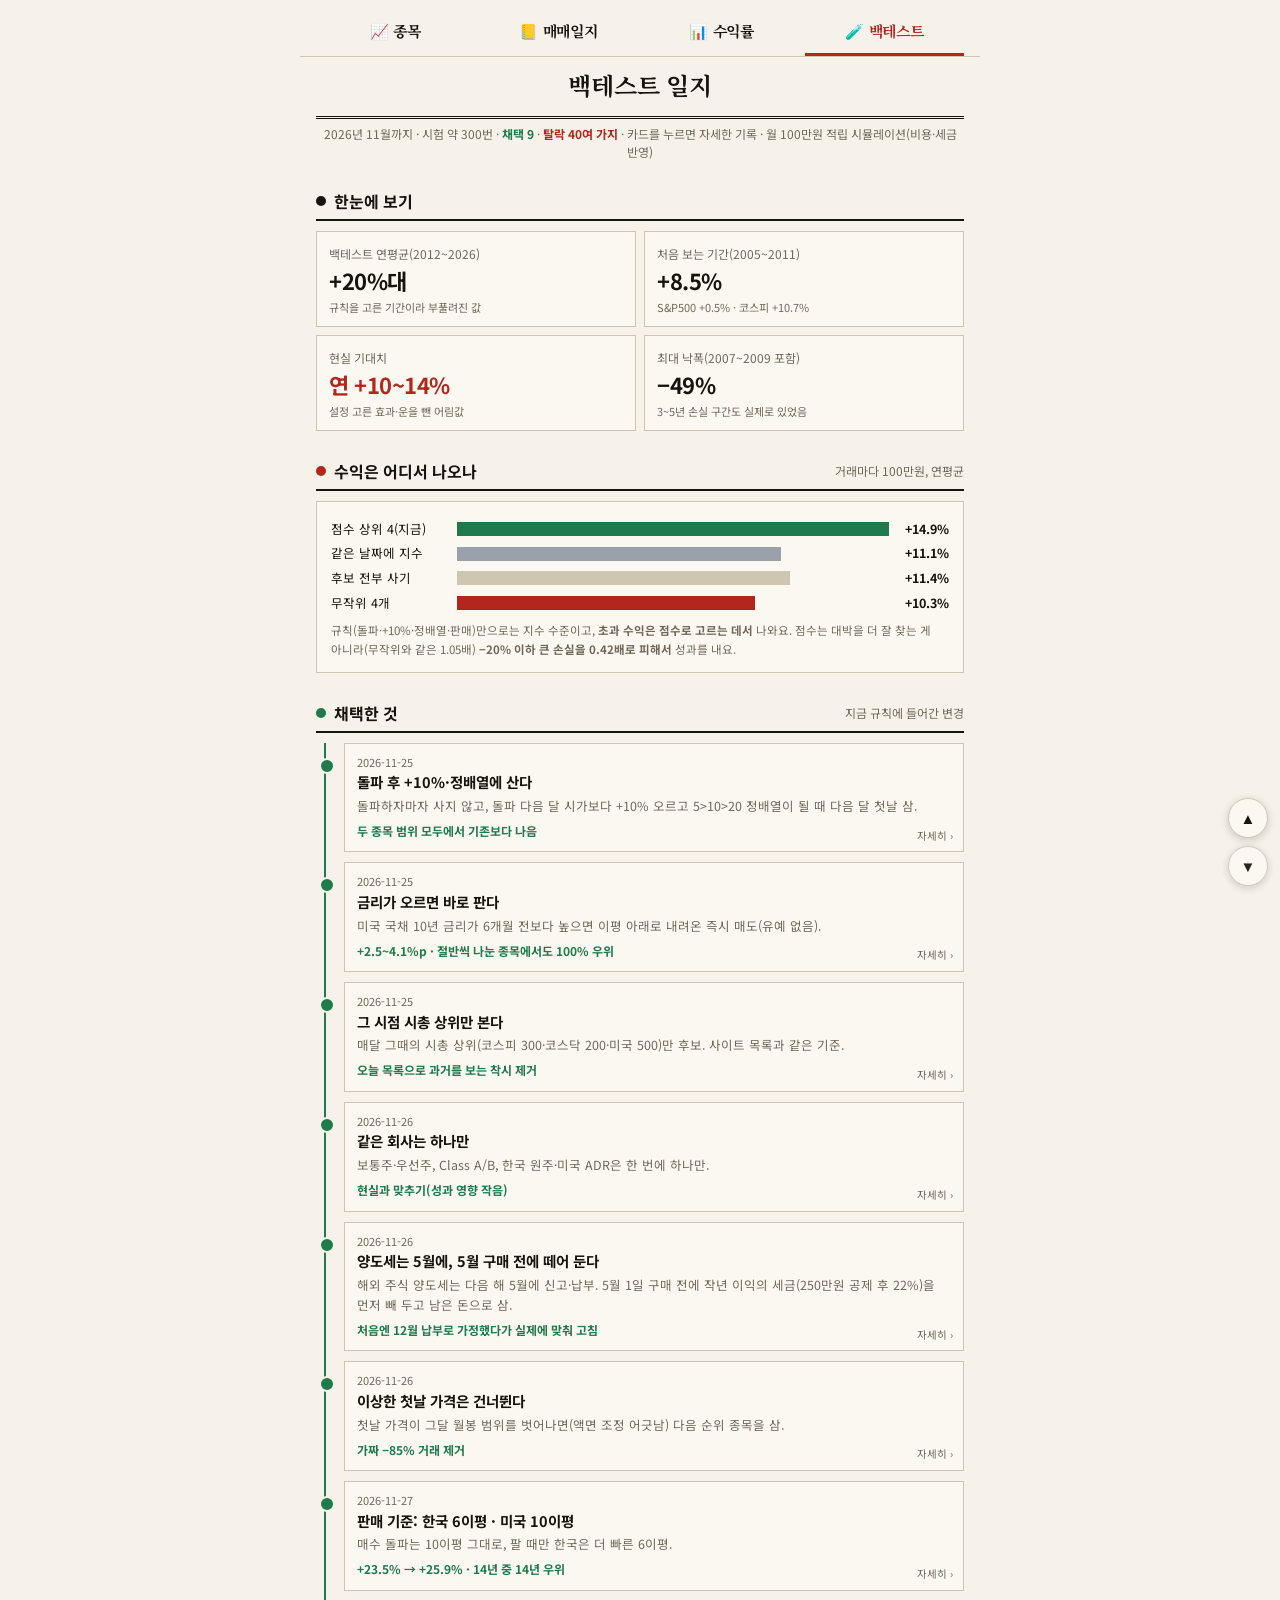
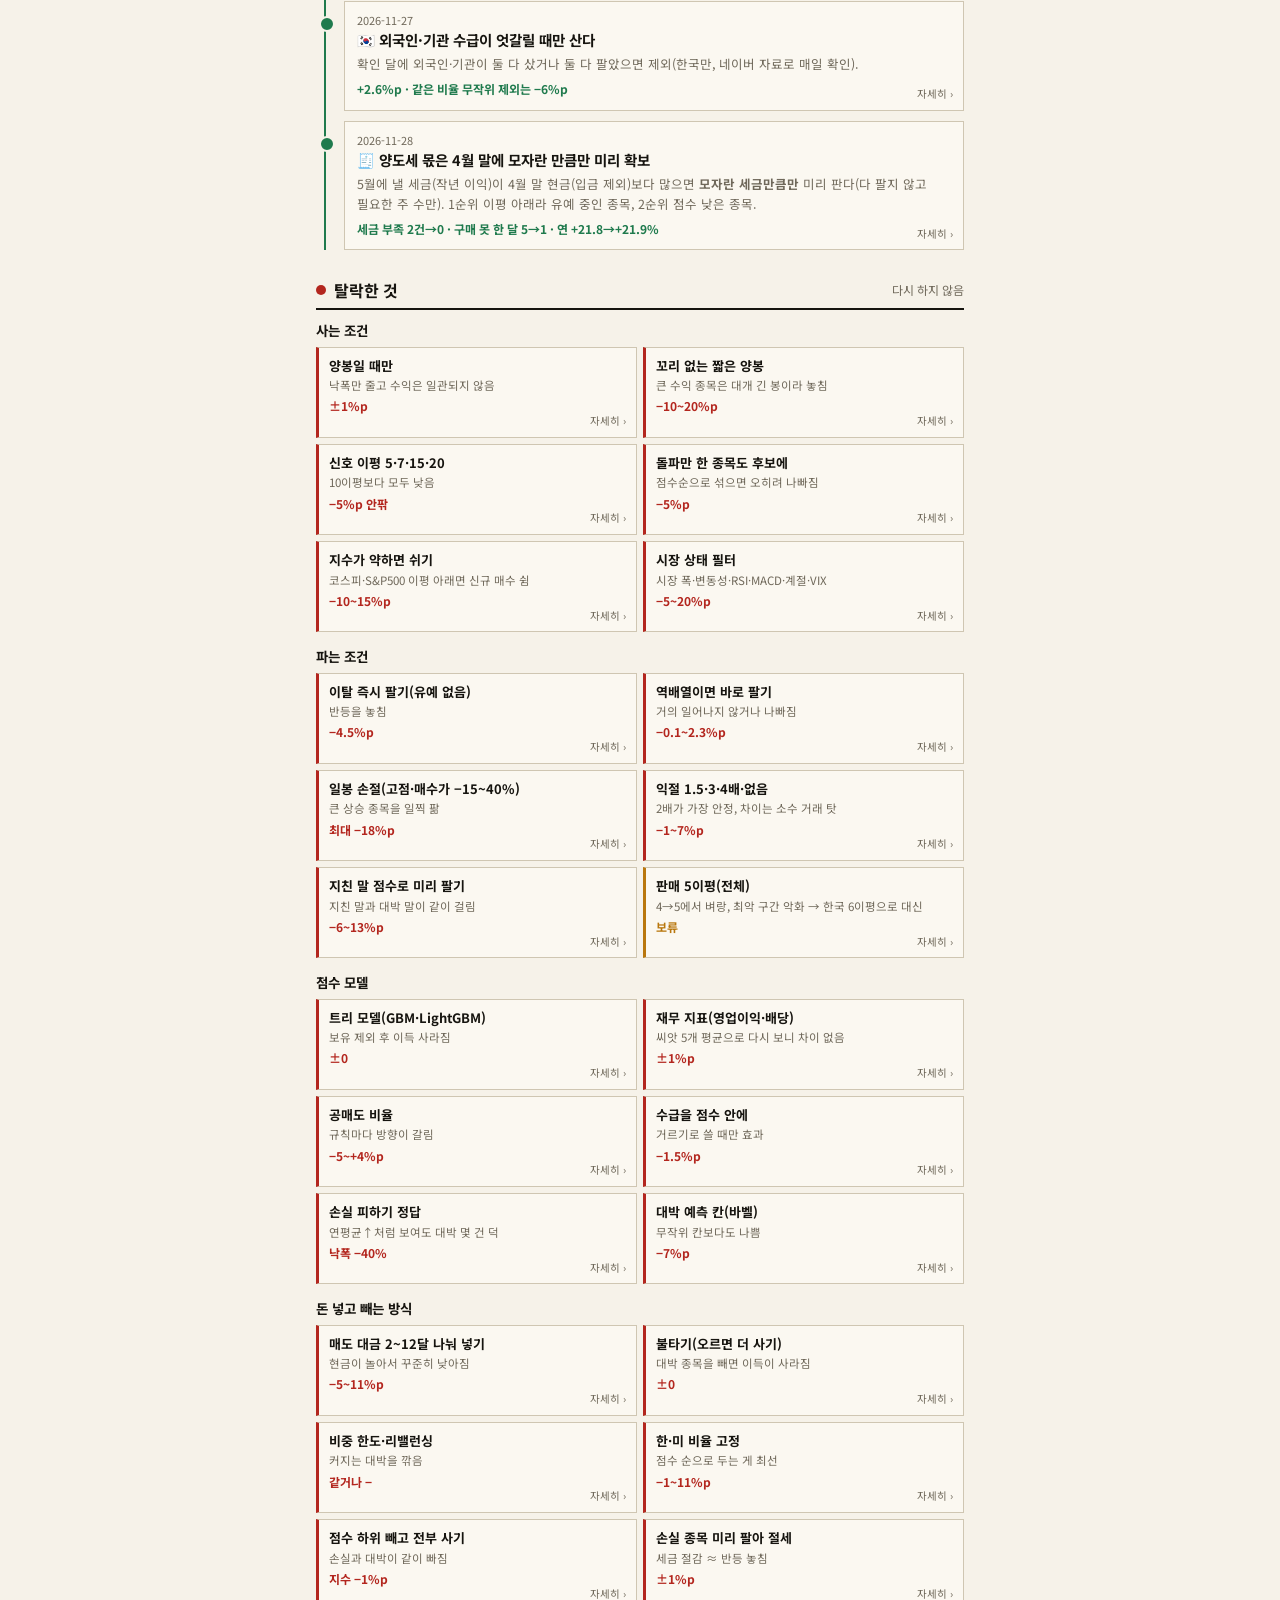
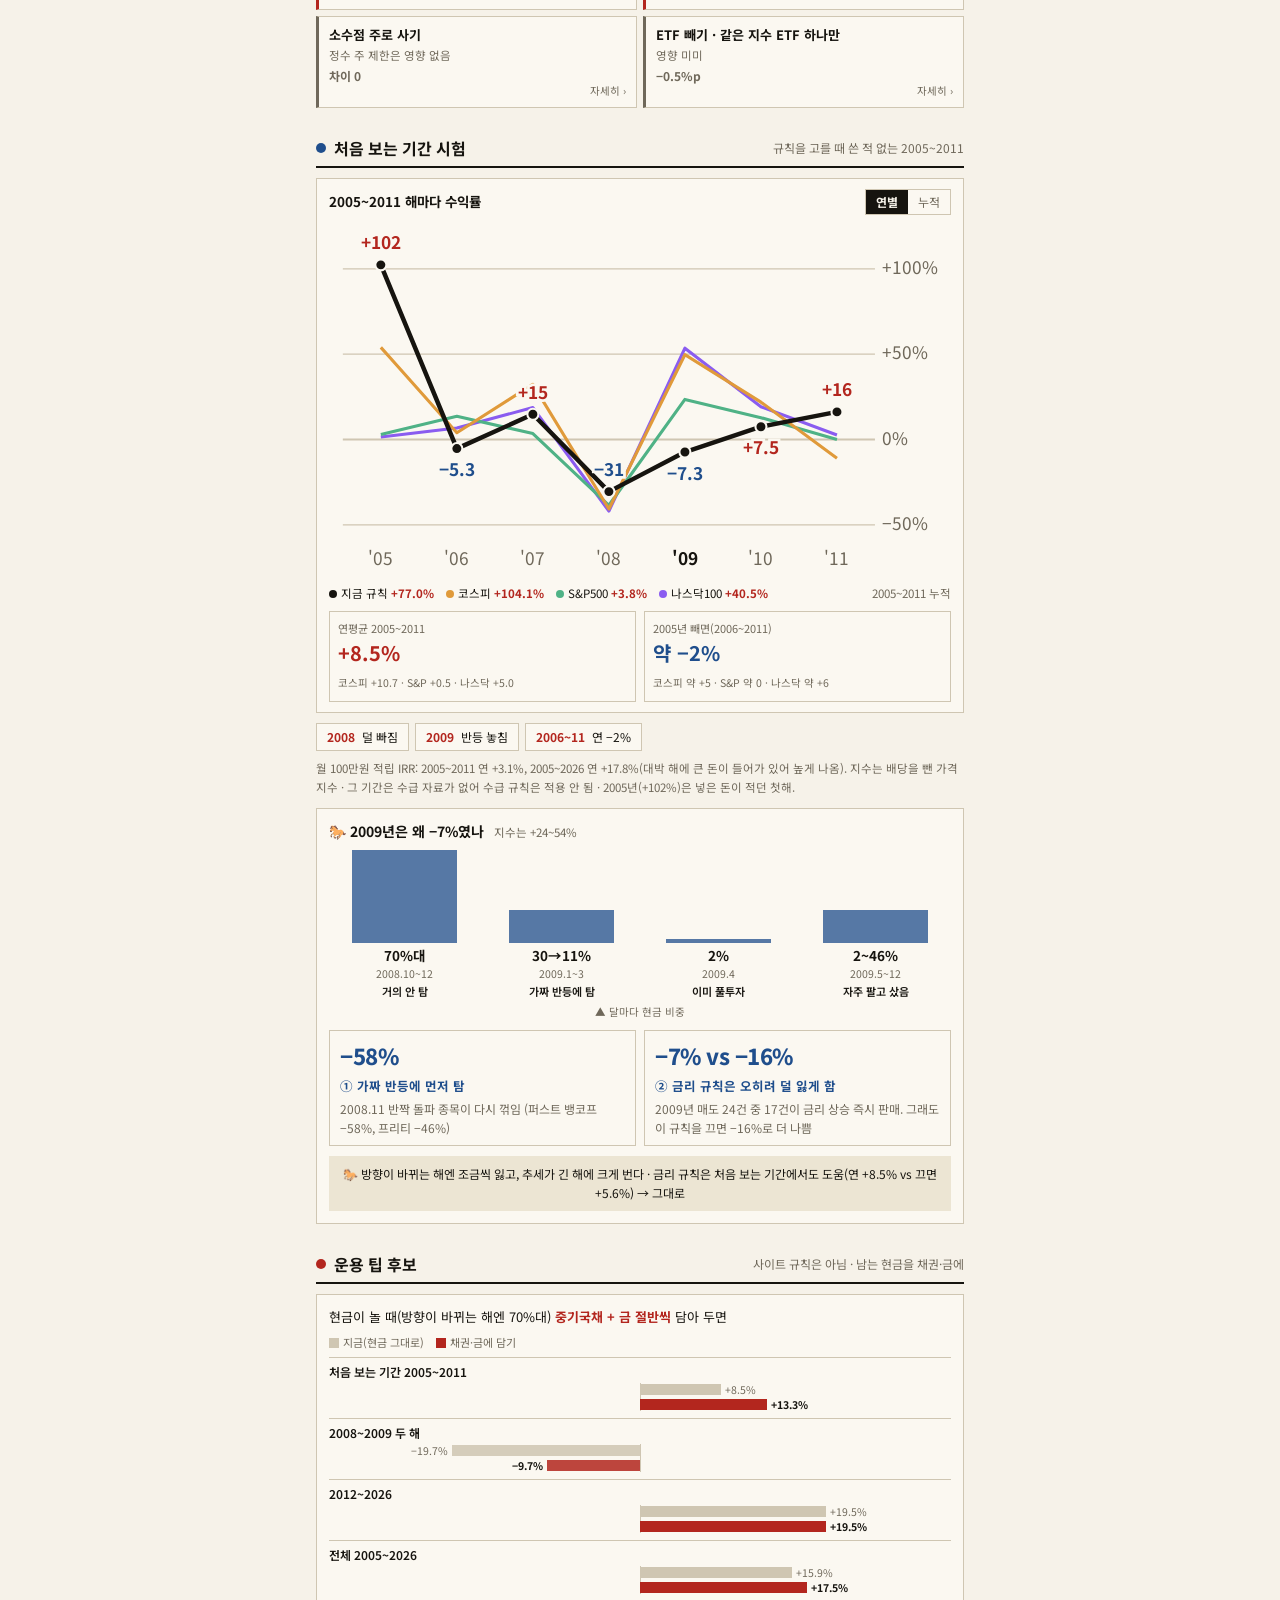
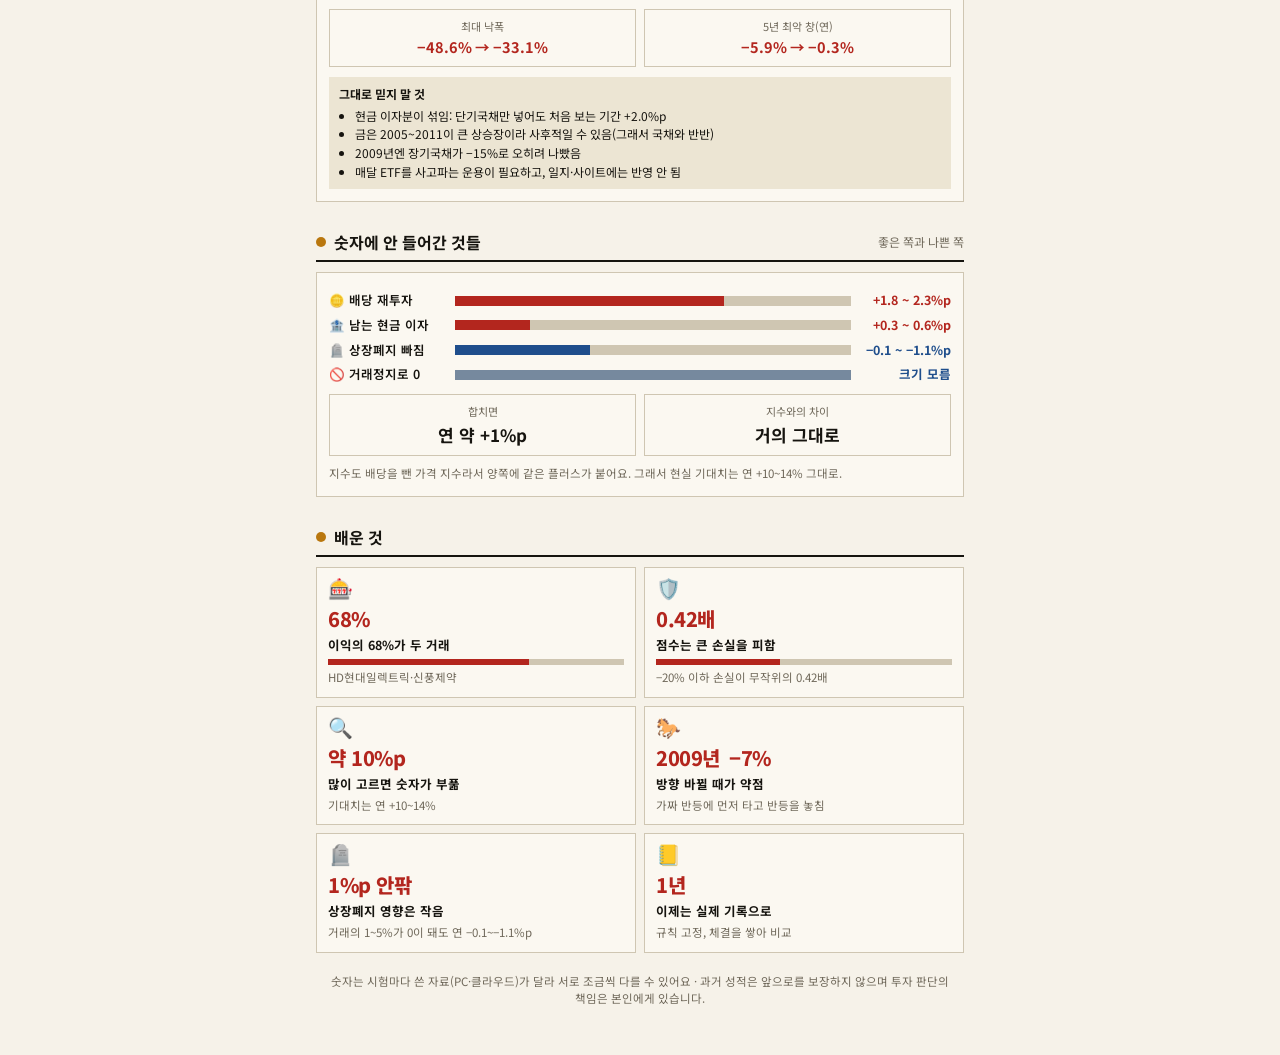
==== commit b304d068: "양도세 납부 시기를 실제(다음 해 5월)에 맞춤: 5월 구매 전 몫 떼어 두기, 4월 말 모자란 만큼만 미리 판다 — 백테스트 taxMay·일지·화면·문서 Co-Authored-B" ====
--- a/backtest.html
+++ b/backtest.html
@@ -157,11 +157,11 @@
     <div class="bt-ev" data-k="a2"><div class="d">2026-11-25</div><strong>금리가 오르면 바로 판다</strong><p>미국 국채 10년 금리가 6개월 전보다 높으면 이평 아래로 내려온 즉시 매도(유예 없음).</p><span class="ef">+2.5~4.1%p · 절반씩 나눈 종목에서도 100% 우위</span></div>
     <div class="bt-ev" data-k="a3"><div class="d">2026-11-25</div><strong>그 시점 시총 상위만 본다</strong><p>매달 그때의 시총 상위(코스피 300·코스닥 200·미국 500)만 후보. 사이트 목록과 같은 기준.</p><span class="ef">오늘 목록으로 과거를 보는 착시 제거</span></div>
     <div class="bt-ev" data-k="a4"><div class="d">2026-11-26</div><strong>같은 회사는 하나만</strong><p>보통주·우선주, Class A/B, 한국 원주·미국 ADR은 한 번에 하나만.</p><span class="ef">현실과 맞추기(성과 영향 작음)</span></div>
-    <div class="bt-ev" data-k="a5"><div class="d">2026-11-26</div><strong>12월 구매 전 양도세를 떼어 둔다</strong><p>그해 미국 주식 이익의 양도세를 먼저 빼 두고 남은 돈으로 12월 1일 구매.</p><span class="ef">연말에 억지로 팔 일 없음</span></div>
+    <div class="bt-ev" data-k="a5"><div class="d">2026-11-26</div><strong>양도세는 5월에, 5월 구매 전에 떼어 둔다</strong><p>해외 주식 양도세는 다음 해 5월에 신고·납부. 5월 1일 구매 전에 작년 이익의 세금(250만원 공제 후 22%)을 먼저 빼 두고 남은 돈으로 삼.</p><span class="ef">처음엔 12월 납부로 가정했다가 실제에 맞춰 고침</span></div>
     <div class="bt-ev" data-k="a6"><div class="d">2026-11-26</div><strong>이상한 첫날 가격은 건너뛴다</strong><p>첫날 가격이 그달 월봉 범위를 벗어나면(액면 조정 어긋남) 다음 순위 종목을 삼.</p><span class="ef">가짜 −85% 거래 제거</span></div>
     <div class="bt-ev" data-k="a7"><div class="d">2026-11-27</div><strong>판매 기준: 한국 6이평 · 미국 10이평</strong><p>매수 돌파는 10이평 그대로, 팔 때만 한국은 더 빠른 6이평.</p><span class="ef">+23.5% → +25.9% · 14년 중 14년 우위</span></div>
     <div class="bt-ev" data-k="a8"><div class="d">2026-11-27</div><strong>🇰🇷 외국인·기관 수급이 엇갈릴 때만 산다</strong><p>확인 달에 외국인·기관이 둘 다 샀거나 둘 다 팔았으면 제외(한국만, 네이버 자료로 매일 확인).</p><span class="ef">+2.6%p · 같은 비율 무작위 제외는 −6%p</span></div>
-    <div class="bt-ev" data-k="a9"><div class="d">2026-11-28</div><strong>🧾 양도세 몫은 11월 말에 미리 확보</strong><p>11월 말 현금(입금 제외)이 올해 양도세보다 적으면 <b>모자란 세금만큼만</b> 미리 판다(다 팔지 않고 필요한 주 수만). 1순위 이평 아래라 유예 중인 종목, 2순위 점수 낮은 종목.</p><span class="ef">세금 부족 1건→0 · 구매 못 한 달 3→0 · 연 +21.6→+22.0%</span></div>
+    <div class="bt-ev" data-k="a9"><div class="d">2026-11-28</div><strong>🧾 양도세 몫은 4월 말에 모자란 만큼만 미리 확보</strong><p>5월에 낼 세금(작년 이익)이 4월 말 현금(입금 제외)보다 많으면 <b>모자란 세금만큼만</b> 미리 판다(다 팔지 않고 필요한 주 수만). 1순위 이평 아래라 유예 중인 종목, 2순위 점수 낮은 종목.</p><span class="ef">세금 부족 2건→0 · 구매 못 한 달 5→1 · 연 +21.8→+21.9%</span></div>
   </div>
 
   <div class="bt-h"><span class="dot" style="background:var(--no)"></span>탈락한 것<em>다시 하지 않음</em></div>
@@ -293,18 +293,18 @@
  ['그때 시총 상위(지금 방식)','+17.3%','돌파 후 +10%·정배열 매수·금리 포함 장부'],['거래대금 기준 +20%대','2020 한 해 의존','2020 +154.8%']],
  c:'사이트 목록이 시총 순이라 백테스트도 같은 기준으로. 돌파 후 +10%·정배열 매수의 우위가 시총 기준에서만 남음.'},
 a4:{t:'같은 회사는 하나만',w:'2026-11-26 · 클라우드',r:[['같은 달 같은 회사 2종목 구매','15년 중 2번','GOOG+GOOGL 2012-01·2017-03'],['하나만 사기','+17.3% → +18.0%','2건 차이, 우연 범위']],c:'성과보다 현실과 맞추려는 변경. 보통주·우선주, Class A/B, 한국 원주·미국 ADR을 한 회사로 봄.'},
-a5:{t:'12월 구매 전 양도세를 떼어 둔다',w:'2026-11-26 · 사용자 제안',r:[['예전','12월 말 세금이 모자라면 억지로 판매',''],['지금','11월까지 미국 이익의 양도세(250만원 공제 후 22%)를 먼저 빼고 12월 1일 구매','']],c:'성과를 올리는 변경이 아니라 연말에 억지로 팔지 않게 하는 운영 규칙.'},
+a5:{t:'양도세는 5월에, 5월 구매 전에 떼어 둔다',w:'2026-11-26 제안 · 2026-11-28 실제(5월 납부)에 맞춰 고침',r:[['처음(11-26)','12월 말 납부로 가정하고 12월 1일 구매 전에 떼어 둠',''],['지금(11-28)','다음 해 5월에 납부 — 5월 1일 구매 전에 작년 미국 이익의 양도세(250만원 공제 후 22%)를 먼저 빼 둠','']],c:'성과를 올리는 변경이 아니라 실제 납부 시기에 맞춘 운영 규칙. 4월 말에 현금이 모자라면 모자란 만큼만 미리 판다(다음 카드).'},
 a6:{t:'이상한 첫날 가격은 건너뛴다',w:'2026-11-26 · 674건 전수 검사',r:[['첫날 종가가 그달 월봉 범위(±3%) 밖','1건','루멘스바이오스 2014-03: 일봉 112,000원 vs 월봉 2.2~2.9만원'],['그대로 두면','가짜 −85% 거래','']],c:'자료 오류(액면 조정 어긋남) 하나를 막는 안전장치. 다음 순위 종목을 삼.'},
 a7:{t:'판매 기준: 한국 6이평 · 미국 10이평',w:'2026-11-26~27 · PC 묶음 12·13·27·31',r:[
  ['판매 3이평','+14.8%',''],['4이평','+16.0%','4→5에서 벼랑'],['5이평(전체)','+28.9%','3년 최악 +0.7%로 악화'],['6이평','+25.9%',''],['7이평','+26.4%',''],['10이평(예전)','+23.5%',''],['12·15이평','+21.6·+19.0%',''],
  ['한국 6 · 미국 10','+25.9%','14년 중 14년 우위, 3년 최악 +4.7→+7.5%'],['판매 이평 ±1% 잡음','+26.3~26.4%','10이평은 +21.3~24.5%'],['걸어가며 고르기(격자 72개)','+15.5% vs 고정 +29.8%','고르는 효과 약 10%p, PBO 45%']],
  c:'한국은 빠르게(5~7이평 고원), 미국은 느리게 파는 게 나음. 5이평 전체는 벼랑과 최악 구간 악화로 대신 한국만 6이평.'},
-a9:{t:'양도세 몫은 11월 말에 미리 확보',w:'2026-11-28 · 클라우드 묶음 49(시총 기준, 2012~)',r:[
- ['지금: 모자라면 12월 말에 보유 종목을 비율대로 판매','+21.6%','세금 부족 1건(2022-12, 1,038만원), 구매 못 한 달 4(2022-10·12, 2023-01, 2025-12)'],
- ['11월 말 모자란 세금만큼만 미리 판다(정수 주, 다 팔지 않음)','+22.0%','세금 부족 0건, 미리 판 4번 합계 약 4,133만원, 구매 못 한 달 1(2022-10, 후보 0개)'],
- ['(참고) 종목 전체를 파는 방식','+21.8%','미리 판 돈 약 1.29억원 — 필요 이상으로 팔게 됨'],
- ['미리 판 종목','','2022-11 에코프로·ENPH·ET / 2025-11 도어대시(+195%, 일부만)']],
- c:'억지로 비율 판매하거나 12월·1월에 구매를 못 하는 일이 사라지고 수익은 같거나 약간 높았음(낙폭 −31.5→−30.4%). 주의: 2순위가 점수 낮은 종목이라 크게 오른 종목(도어대시 +195%)이 걸릴 수 있어서, 부분 판매로 필요한 만큼만 판다.'},
+a9:{t:'양도세 몫은 4월 말에 모자란 만큼만 미리 확보',w:'2026-11-28 · 클라우드 묶음 49(시총 기준, 2012~) · 실제 납부 시기(다음 해 5월) 기준',r:[
+ ['5월 납부 · 모자라면 5월 말에 보유 종목을 비율대로 판매','+21.8%','세금 부족 2건(612만원), 구매 못 한 달 5(2019-05·06, 2022-10, 2023-05·06)'],
+ ['5월 납부 · 4월 말에 모자란 세금만큼만 미리 판다(정수 주)','+21.9%','세금 부족 0건, 미리 판 9번 합계 약 1,826만원, 구매 못 한 달 1(2022-10, 후보 0개), 낙폭 −29.3%'],
+ ['(예전 가정) 12월 말 납부 · 모자라면 비율 판매','+21.6%','세금 부족 1건, 구매 못 한 달 4'],
+ ['(예전 가정) 12월 말 납부 · 11월 말에 모자란 만큼만 미리 판다','+21.8%','미리 판 4번 합계 약 4,133만원, 구매 못 한 달 1']],
+ c:'억지로 비율 판매하거나 5월·6월에 구매를 못 하는 일이 사라지고 수익은 같거나 약간 높았음. 1순위 이평 아래라 유예 중인 종목, 2순위 점수가 낮은 종목(같으면 이평에 가까운 것부터)을 필요한 주 수만큼만 팔고, 지금 파는 이익은 올해 몫이라 5월 세금에는 영향 없음.'},
 a8:{t:'외국인·기관 수급이 엇갈릴 때만 산다',w:'2026-11-27 · PC 묶음 35~38(KRX 자료 2011-12~)',r:[
  ['지금(수급 없음)','+25.7%',''],['외국인 순매도면 제외','+19.5%','거르면 대박을 놓침'],['둘 다 순매수만','+12.0%',''],
  ['둘 다 같은 방향이면 제외(채택)','+28.4%','낙폭 −22.9%, 3년 최악 +11.4%'],['같은 방향 판단 문턱 ±1~10%','+26.0~29.0%','모두 기준 위'],['3개월 합으로 판단','+18.9%','한 달 값만 의미'],
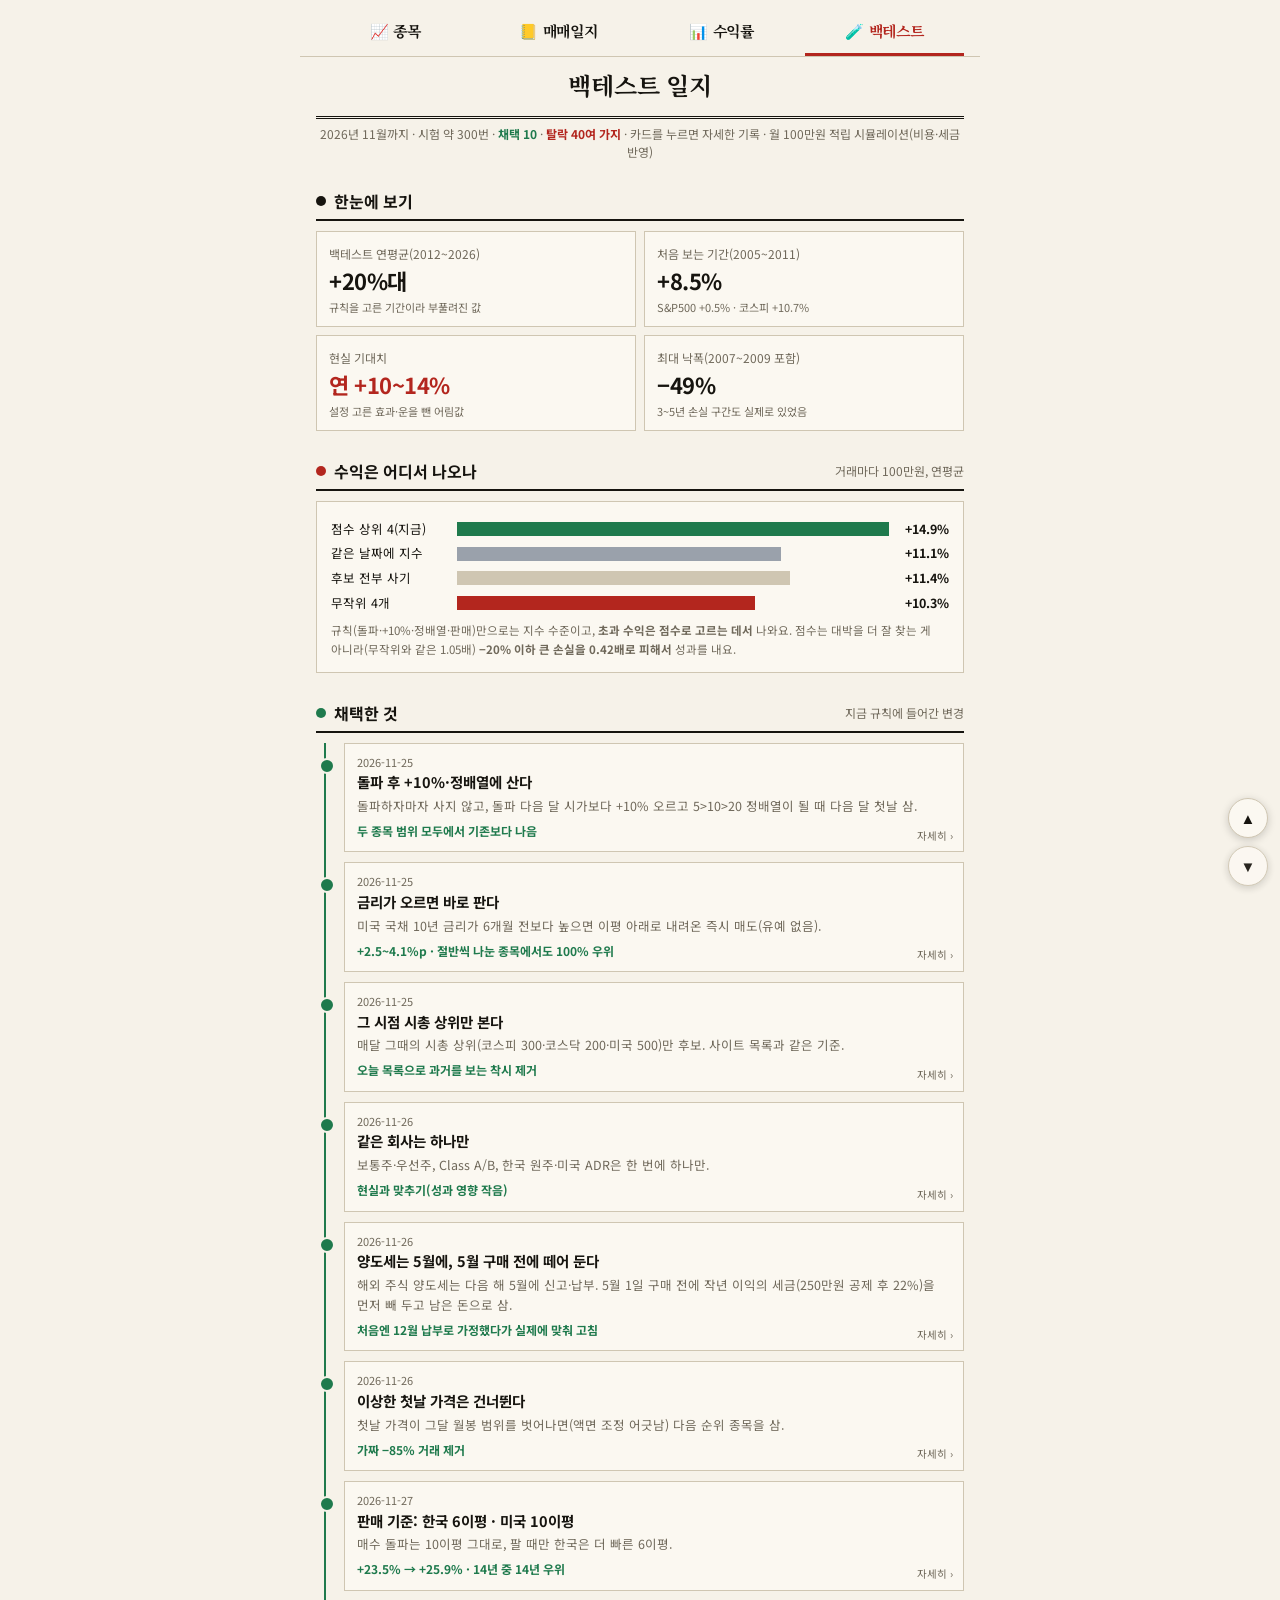
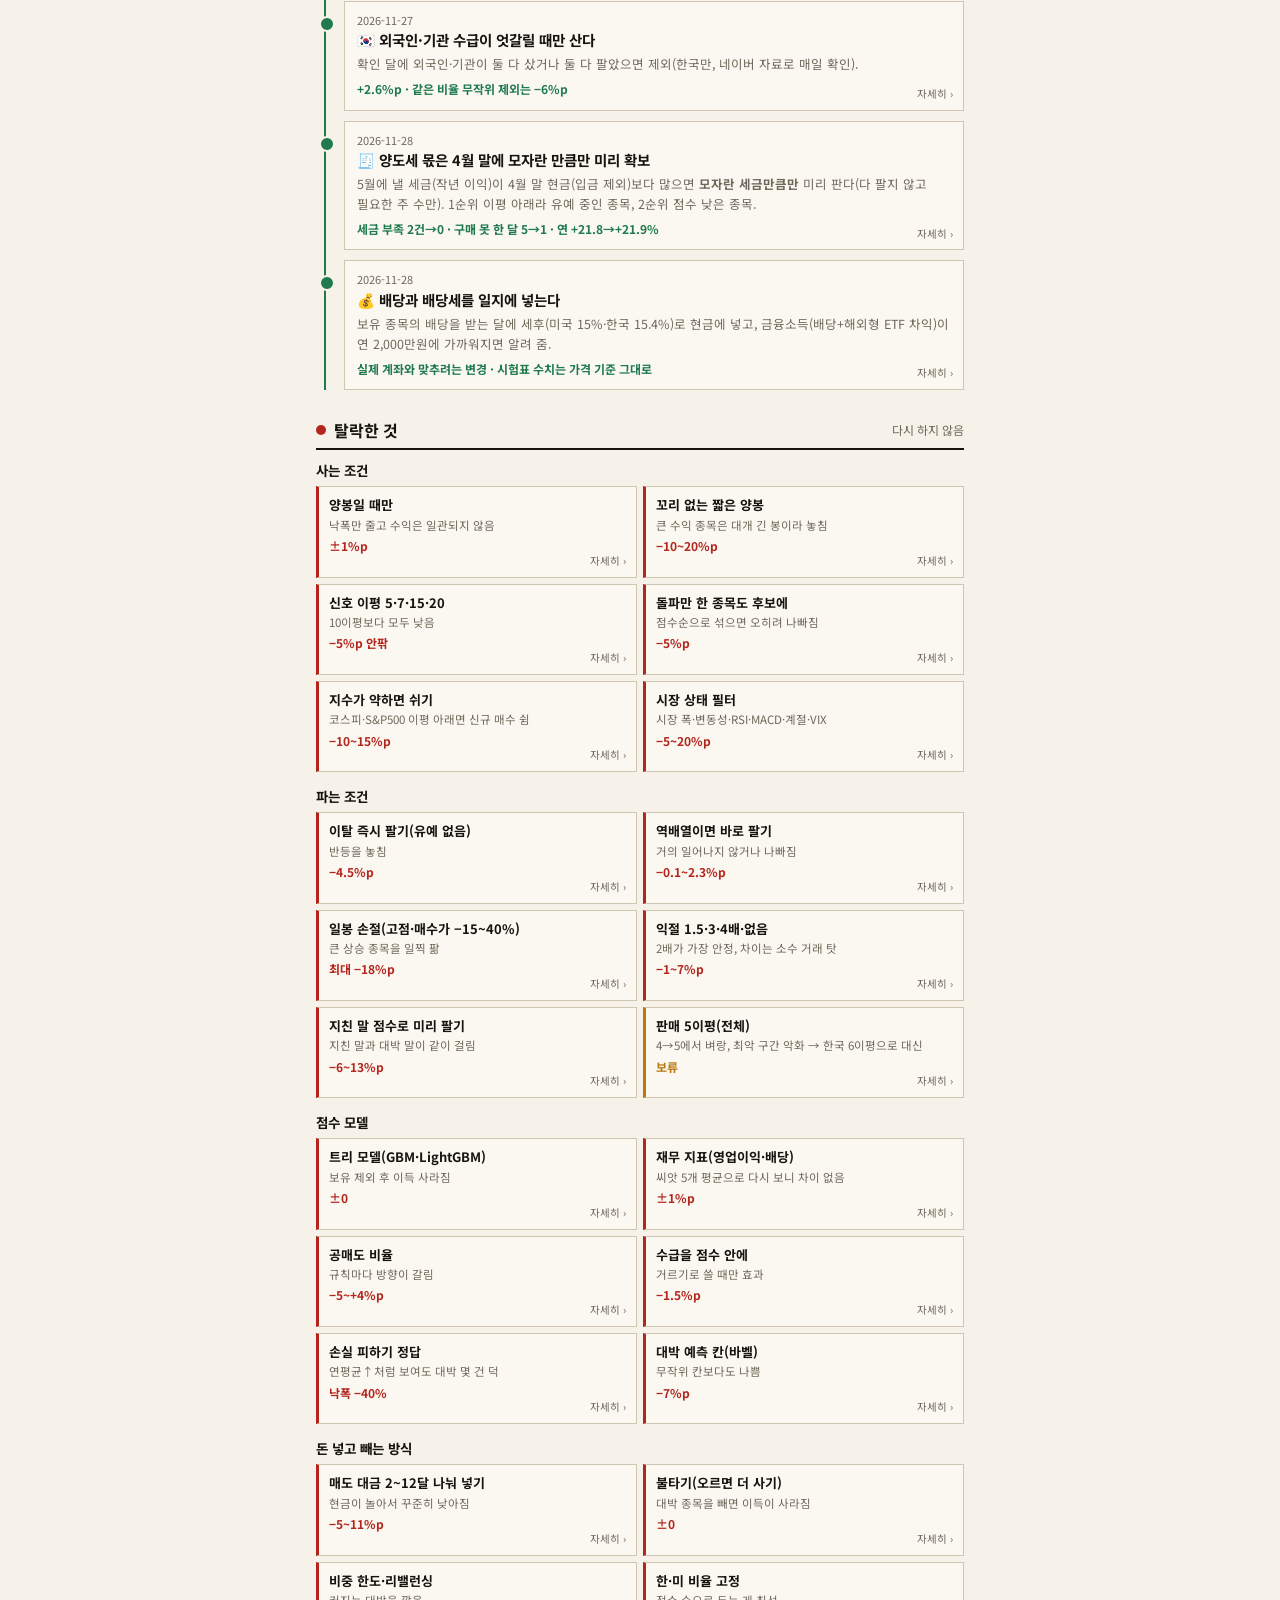
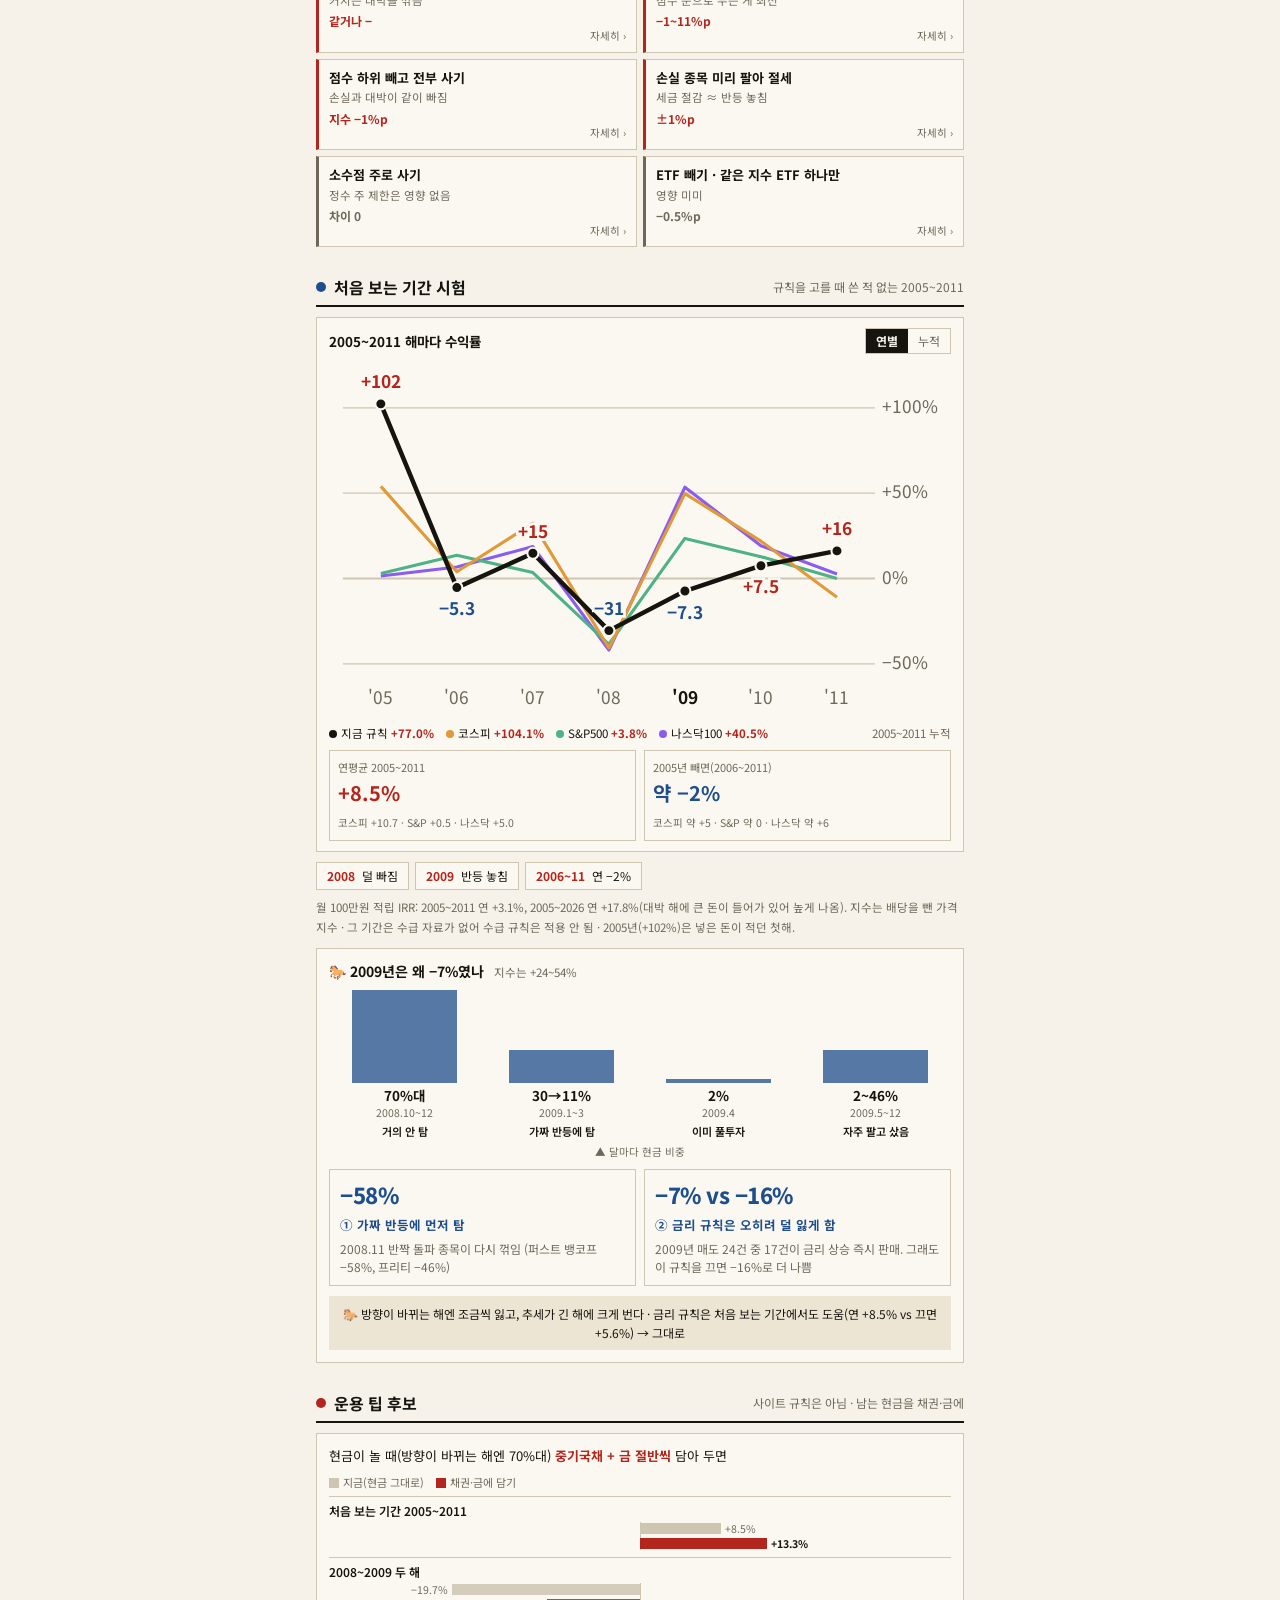
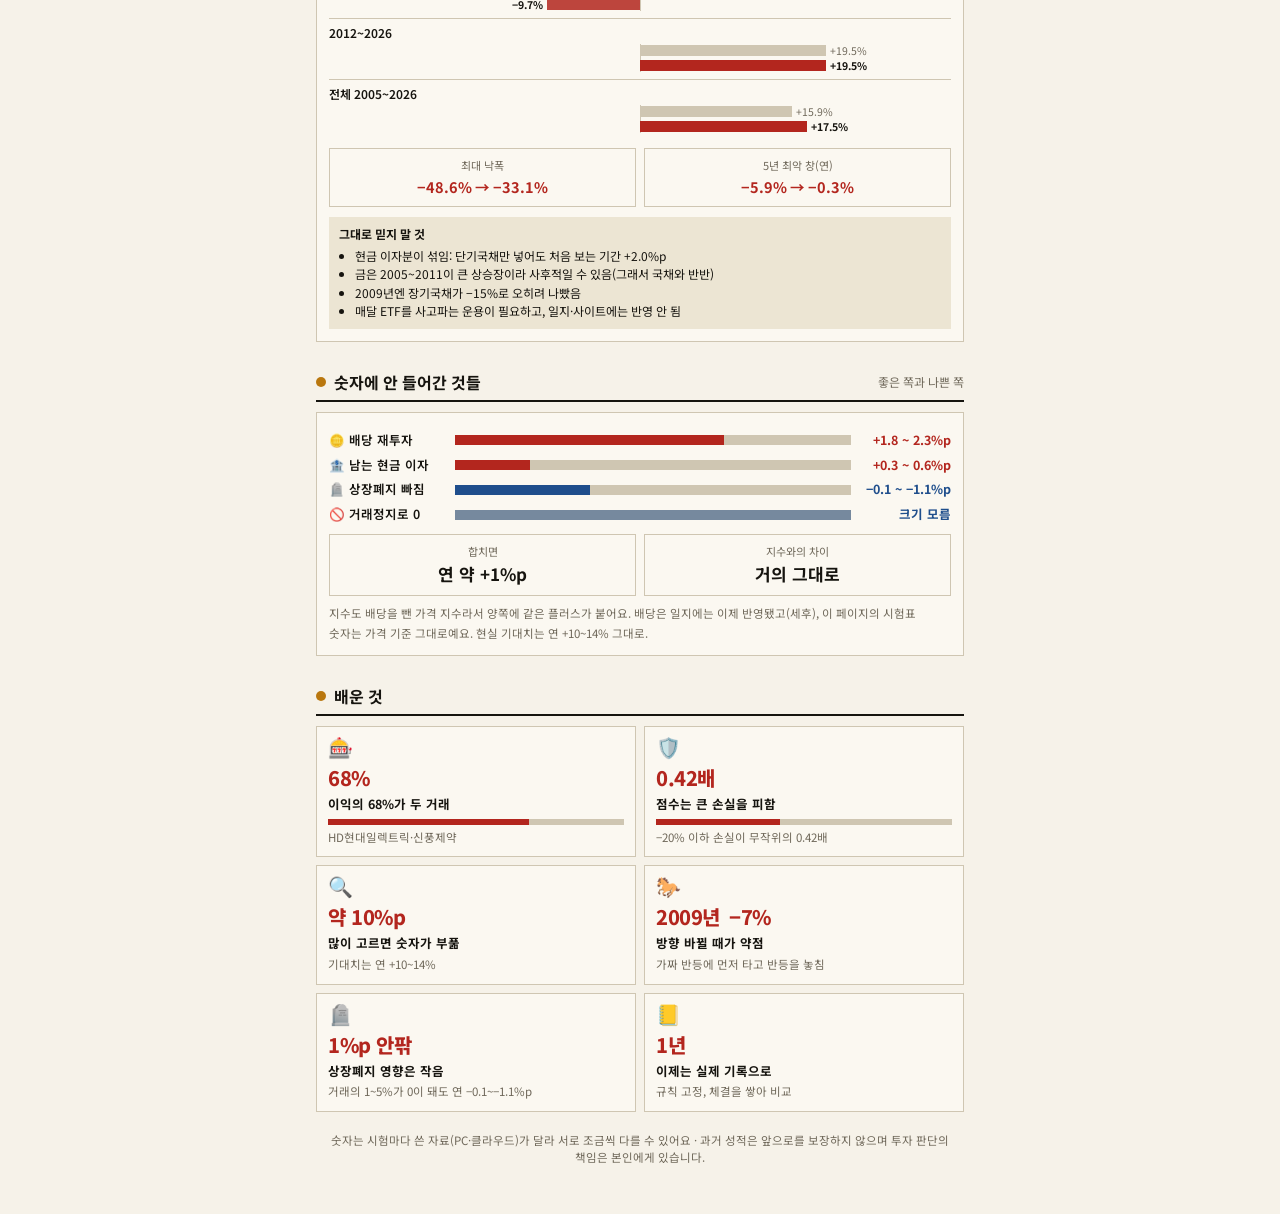
==== commit 0844dc7e: "배당·배당세·금융소득 경고를 일지에 반영: 세후 배당을 월말 현금에, 배당 줄·금융소득 누적(2,000만원) 알림, 장부 플래그·divs.json, run.sh 배당 받기 Co-A" ====
--- a/backtest.html
+++ b/backtest.html
@@ -132,7 +132,7 @@
 <main>
   <div class="navtabs"><a class="ntab" href="index.html">📈 종목</a><a class="ntab" href="journal.html#log">📒 매매일지</a><a class="ntab" href="journal.html#ret">📊 수익률</a><a class="ntab on" href="backtest.html">🧪 백테스트</a></div>
   <h1>백테스트 일지</h1>
-  <div class="bt-sub">2026년 11월까지 · 시험 약 300번 · <b style="color:var(--ok)">채택 9</b> · <b style="color:var(--no)">탈락 40여 가지</b> · 카드를 누르면 자세한 기록 · 월 100만원 적립 시뮬레이션(비용·세금 반영)</div>
+  <div class="bt-sub">2026년 11월까지 · 시험 약 300번 · <b style="color:var(--ok)">채택 10</b> · <b style="color:var(--no)">탈락 40여 가지</b> · 카드를 누르면 자세한 기록 · 월 100만원 적립 시뮬레이션(비용·세금 반영)</div>
 
   <div class="bt-h"><span class="dot" style="background:var(--fg)"></span>한눈에 보기</div>
   <div class="bt-kpi">
@@ -162,6 +162,7 @@
     <div class="bt-ev" data-k="a7"><div class="d">2026-11-27</div><strong>판매 기준: 한국 6이평 · 미국 10이평</strong><p>매수 돌파는 10이평 그대로, 팔 때만 한국은 더 빠른 6이평.</p><span class="ef">+23.5% → +25.9% · 14년 중 14년 우위</span></div>
     <div class="bt-ev" data-k="a8"><div class="d">2026-11-27</div><strong>🇰🇷 외국인·기관 수급이 엇갈릴 때만 산다</strong><p>확인 달에 외국인·기관이 둘 다 샀거나 둘 다 팔았으면 제외(한국만, 네이버 자료로 매일 확인).</p><span class="ef">+2.6%p · 같은 비율 무작위 제외는 −6%p</span></div>
     <div class="bt-ev" data-k="a9"><div class="d">2026-11-28</div><strong>🧾 양도세 몫은 4월 말에 모자란 만큼만 미리 확보</strong><p>5월에 낼 세금(작년 이익)이 4월 말 현금(입금 제외)보다 많으면 <b>모자란 세금만큼만</b> 미리 판다(다 팔지 않고 필요한 주 수만). 1순위 이평 아래라 유예 중인 종목, 2순위 점수 낮은 종목.</p><span class="ef">세금 부족 2건→0 · 구매 못 한 달 5→1 · 연 +21.8→+21.9%</span></div>
+    <div class="bt-ev" data-k="a10"><div class="d">2026-11-28</div><strong>💰 배당과 배당세를 일지에 넣는다</strong><p>보유 종목의 배당을 받는 달에 세후(미국 15%·한국 15.4%)로 현금에 넣고, 금융소득(배당+해외형 ETF 차익)이 연 2,000만원에 가까워지면 알려 줌.</p><span class="ef">실제 계좌와 맞추려는 변경 · 시험표 수치는 가격 기준 그대로</span></div>
   </div>
 
   <div class="bt-h"><span class="dot" style="background:var(--no)"></span>탈락한 것<em>다시 하지 않음</em></div>
@@ -259,7 +260,7 @@
     <div class="nx-r dn"><span class="nx-n">🪦 상장폐지 빠짐</span><div class="nx-b"><i style="width:34%"></i></div><b>−0.1 ~ −1.1%p</b></div>
     <div class="nx-r dn"><span class="nx-n">🚫 거래정지로 0</span><div class="nx-b"><i class="unk"></i></div><b>크기 모름</b></div>
     <div class="nx-s"><div><span>합치면</span><b>연 약 +1%p</b></div><div><span>지수와의 차이</span><b>거의 그대로</b></div></div>
-    <p class="bt-note">지수도 배당을 뺀 가격 지수라서 양쪽에 같은 플러스가 붙어요. 그래서 현실 기대치는 연 +10~14% 그대로.</p>
+    <p class="bt-note">지수도 배당을 뺀 가격 지수라서 양쪽에 같은 플러스가 붙어요. 배당은 일지에는 이제 반영됐고(세후), 이 페이지의 시험표 숫자는 가격 기준 그대로예요. 현실 기대치는 연 +10~14% 그대로.</p>
   </div>
 
   <div class="bt-h"><span class="dot" style="background:var(--hold)"></span>배운 것</div>
@@ -299,6 +300,11 @@
  ['판매 3이평','+14.8%',''],['4이평','+16.0%','4→5에서 벼랑'],['5이평(전체)','+28.9%','3년 최악 +0.7%로 악화'],['6이평','+25.9%',''],['7이평','+26.4%',''],['10이평(예전)','+23.5%',''],['12·15이평','+21.6·+19.0%',''],
  ['한국 6 · 미국 10','+25.9%','14년 중 14년 우위, 3년 최악 +4.7→+7.5%'],['판매 이평 ±1% 잡음','+26.3~26.4%','10이평은 +21.3~24.5%'],['걸어가며 고르기(격자 72개)','+15.5% vs 고정 +29.8%','고르는 효과 약 10%p, PBO 45%']],
  c:'한국은 빠르게(5~7이평 고원), 미국은 느리게 파는 게 나음. 5이평 전체는 벼랑과 최악 구간 악화로 대신 한국만 6이평.'},
+a10:{t:'배당과 배당세를 일지에 넣는다',w:'2026-11-28 · 사용자 요청(실제 투자와 맞춤) · 클라우드 장부',r:[
+ ['받은 배당(세후) 합계, 2011-12~2026-10','약 1.18억원','1,819건. 미국 15%·한국 15.4% 원천징수 반영'],
+ ['연말 금융소득 누적(배당 + 해외형 ETF 차익, 세전)','2022 1,001만 · 2023 1,248만 · 2024 2,768만 · 2025 3,627만','2024년부터 2,000만원 초과 → 금융소득종합과세 대상 규모'],
+ ['일지 재계산 검산','최대 12원 차이','새 장부와 시작 시점 바꾸기 계산이 일치']],
+ c:'배당은 그달 배당락이 있는 보유 종목의 세후 금액을 월말 현금에 넣는 단순화(실제 입금은 1~2개월 늦을 수 있어 약간 낙관). 종합과세 세액은 소득에 따라 달라서 계산하지 않고 경고만 한다. 이 페이지의 시험표 숫자(연평균 등)는 가격 기준 그대로라 서로 비교는 일관되고, 일지(실제 모사)에만 배당이 들어간다.'},
 a9:{t:'양도세 몫은 4월 말에 모자란 만큼만 미리 확보',w:'2026-11-28 · 클라우드 묶음 49(시총 기준, 2012~) · 실제 납부 시기(다음 해 5월) 기준',r:[
  ['5월 납부 · 모자라면 5월 말에 보유 종목을 비율대로 판매','+21.8%','세금 부족 2건(612만원), 구매 못 한 달 5(2019-05·06, 2022-10, 2023-05·06)'],
  ['5월 납부 · 4월 말에 모자란 세금만큼만 미리 판다(정수 주)','+21.9%','세금 부족 0건, 미리 판 9번 합계 약 1,826만원, 구매 못 한 달 1(2022-10, 후보 0개), 낙폭 −29.3%'],
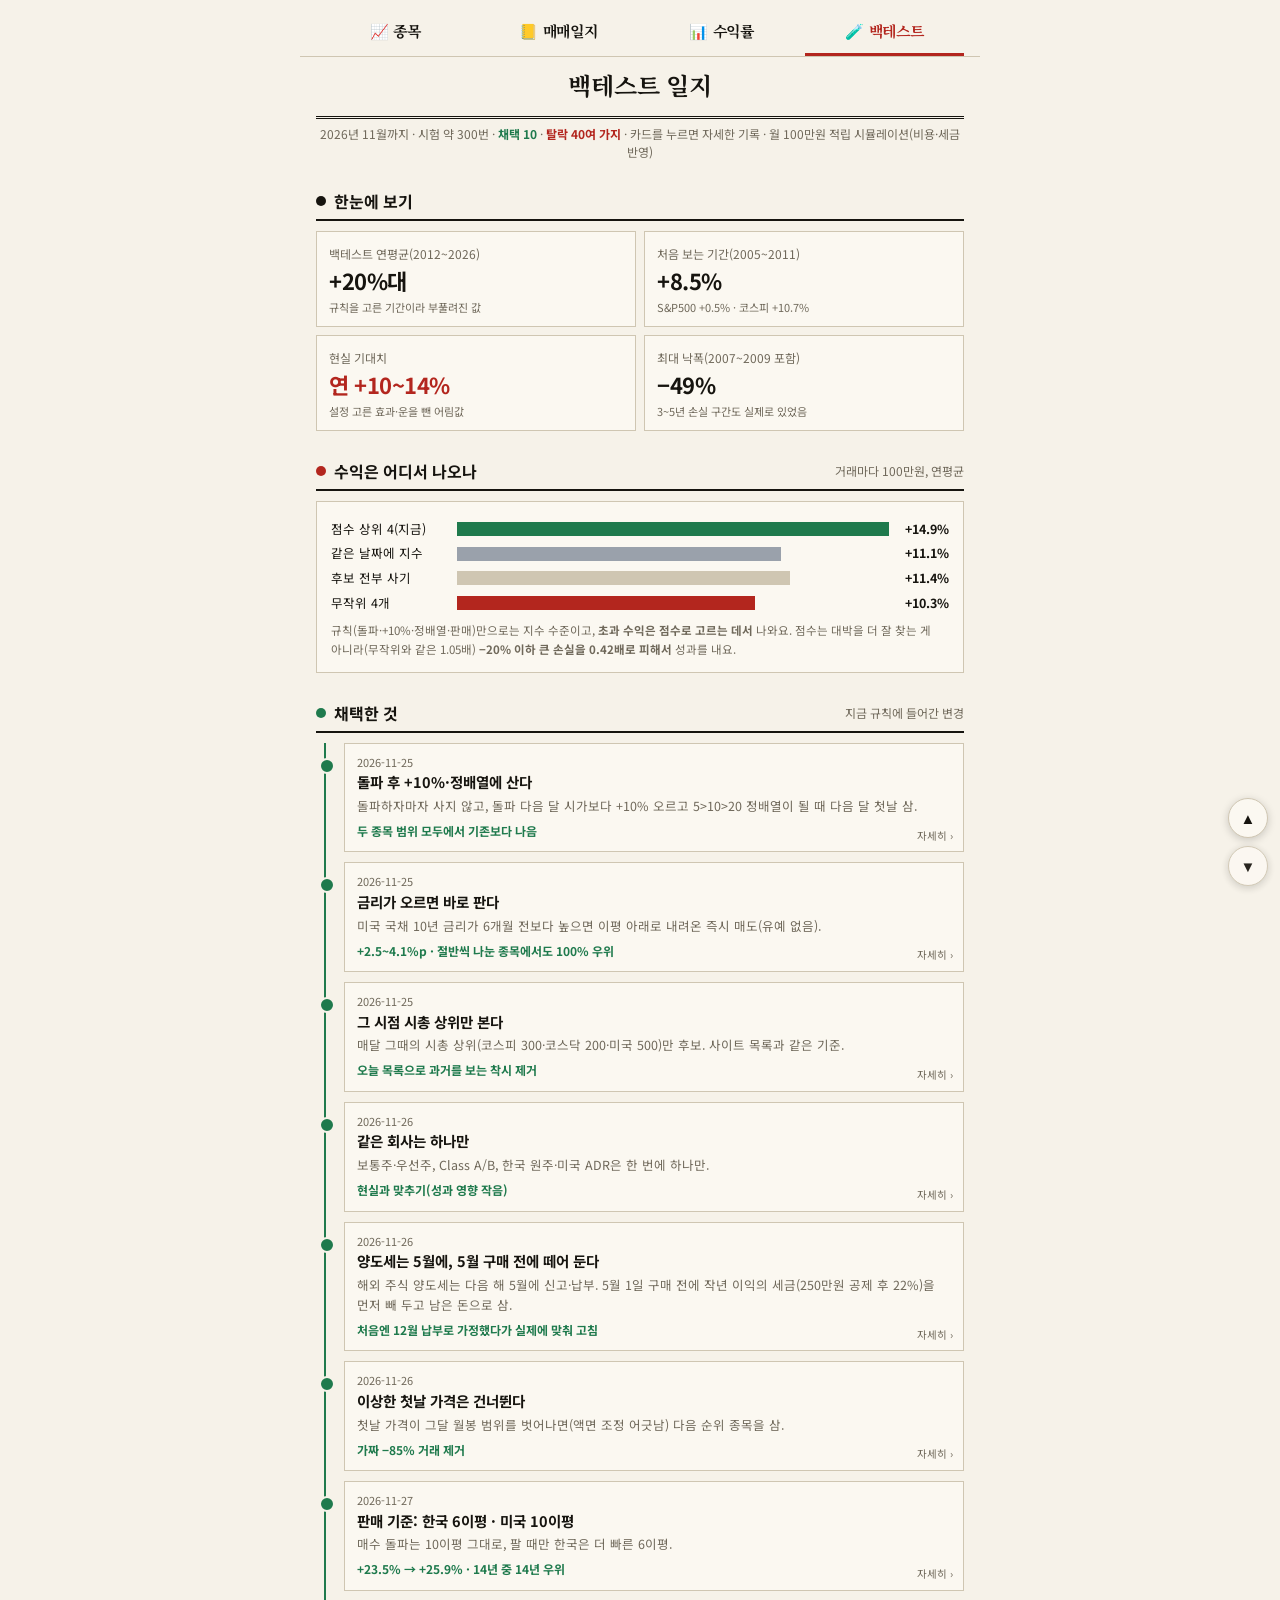
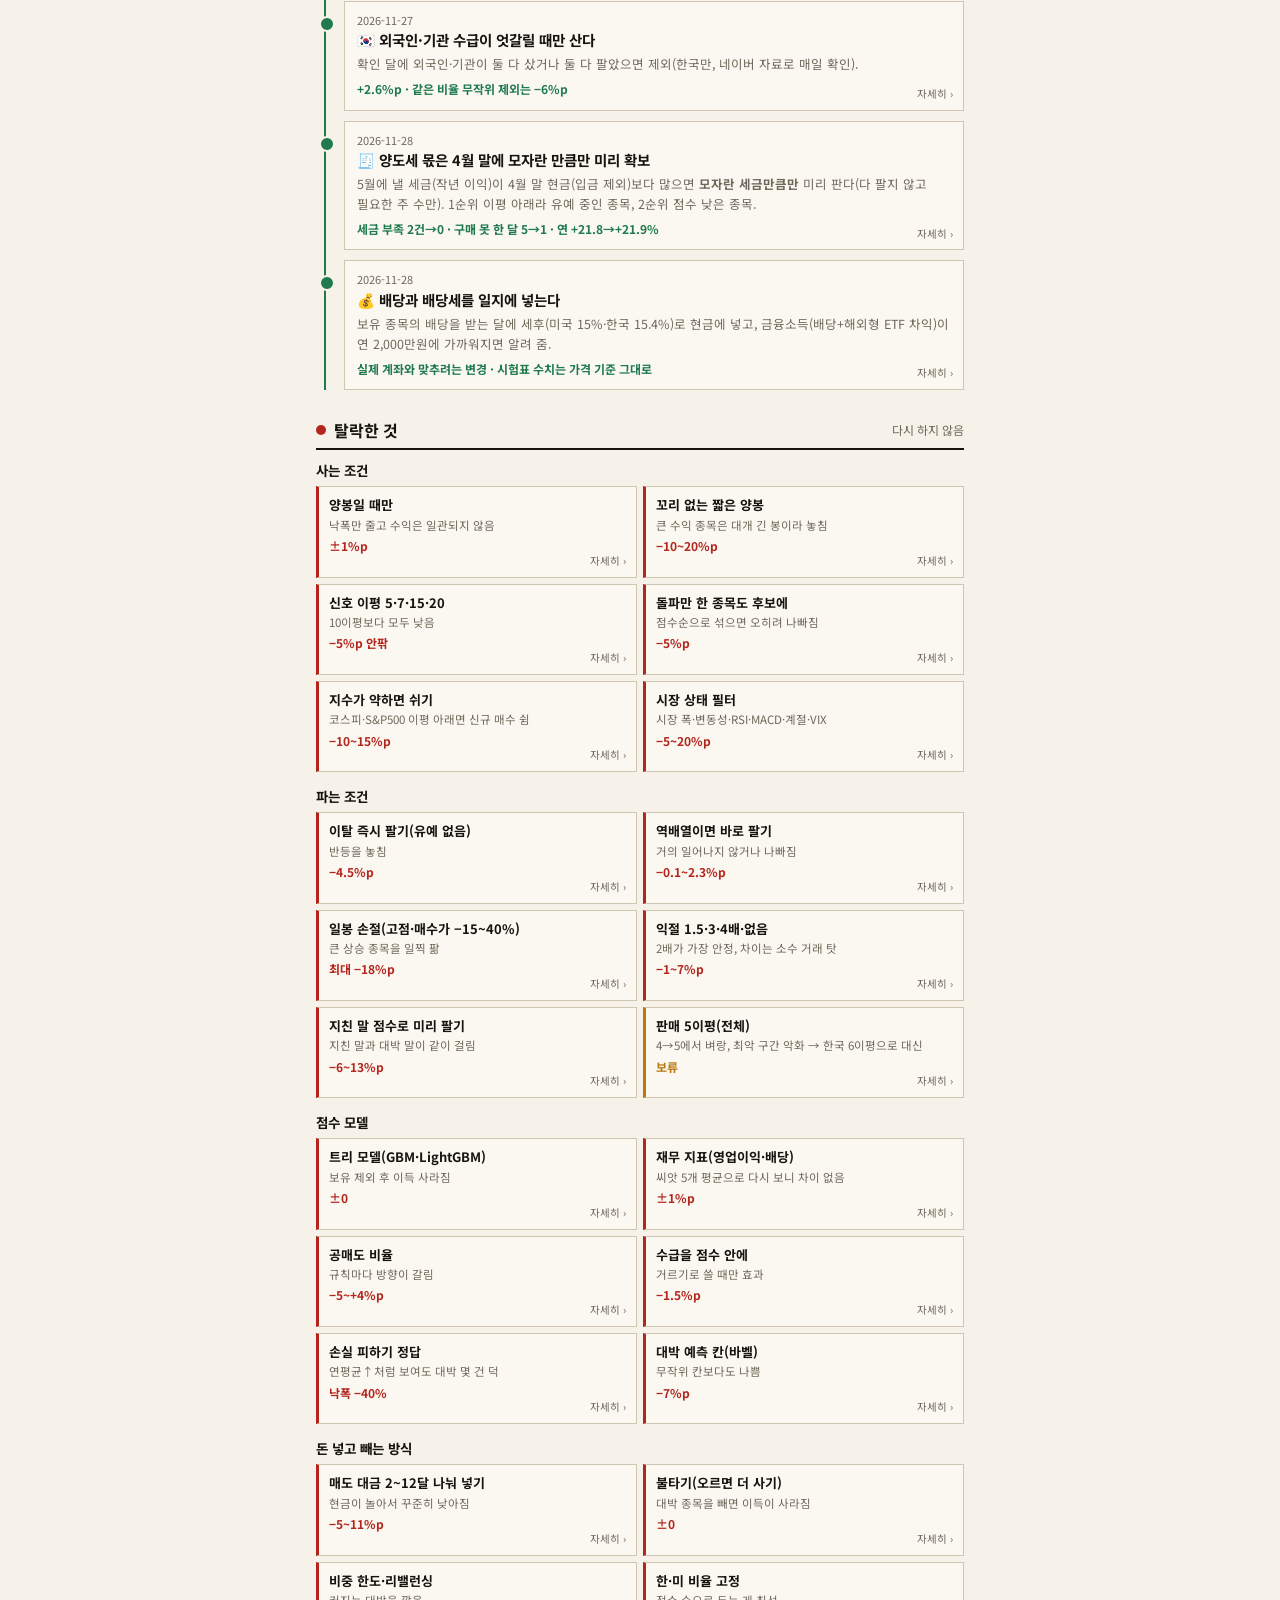
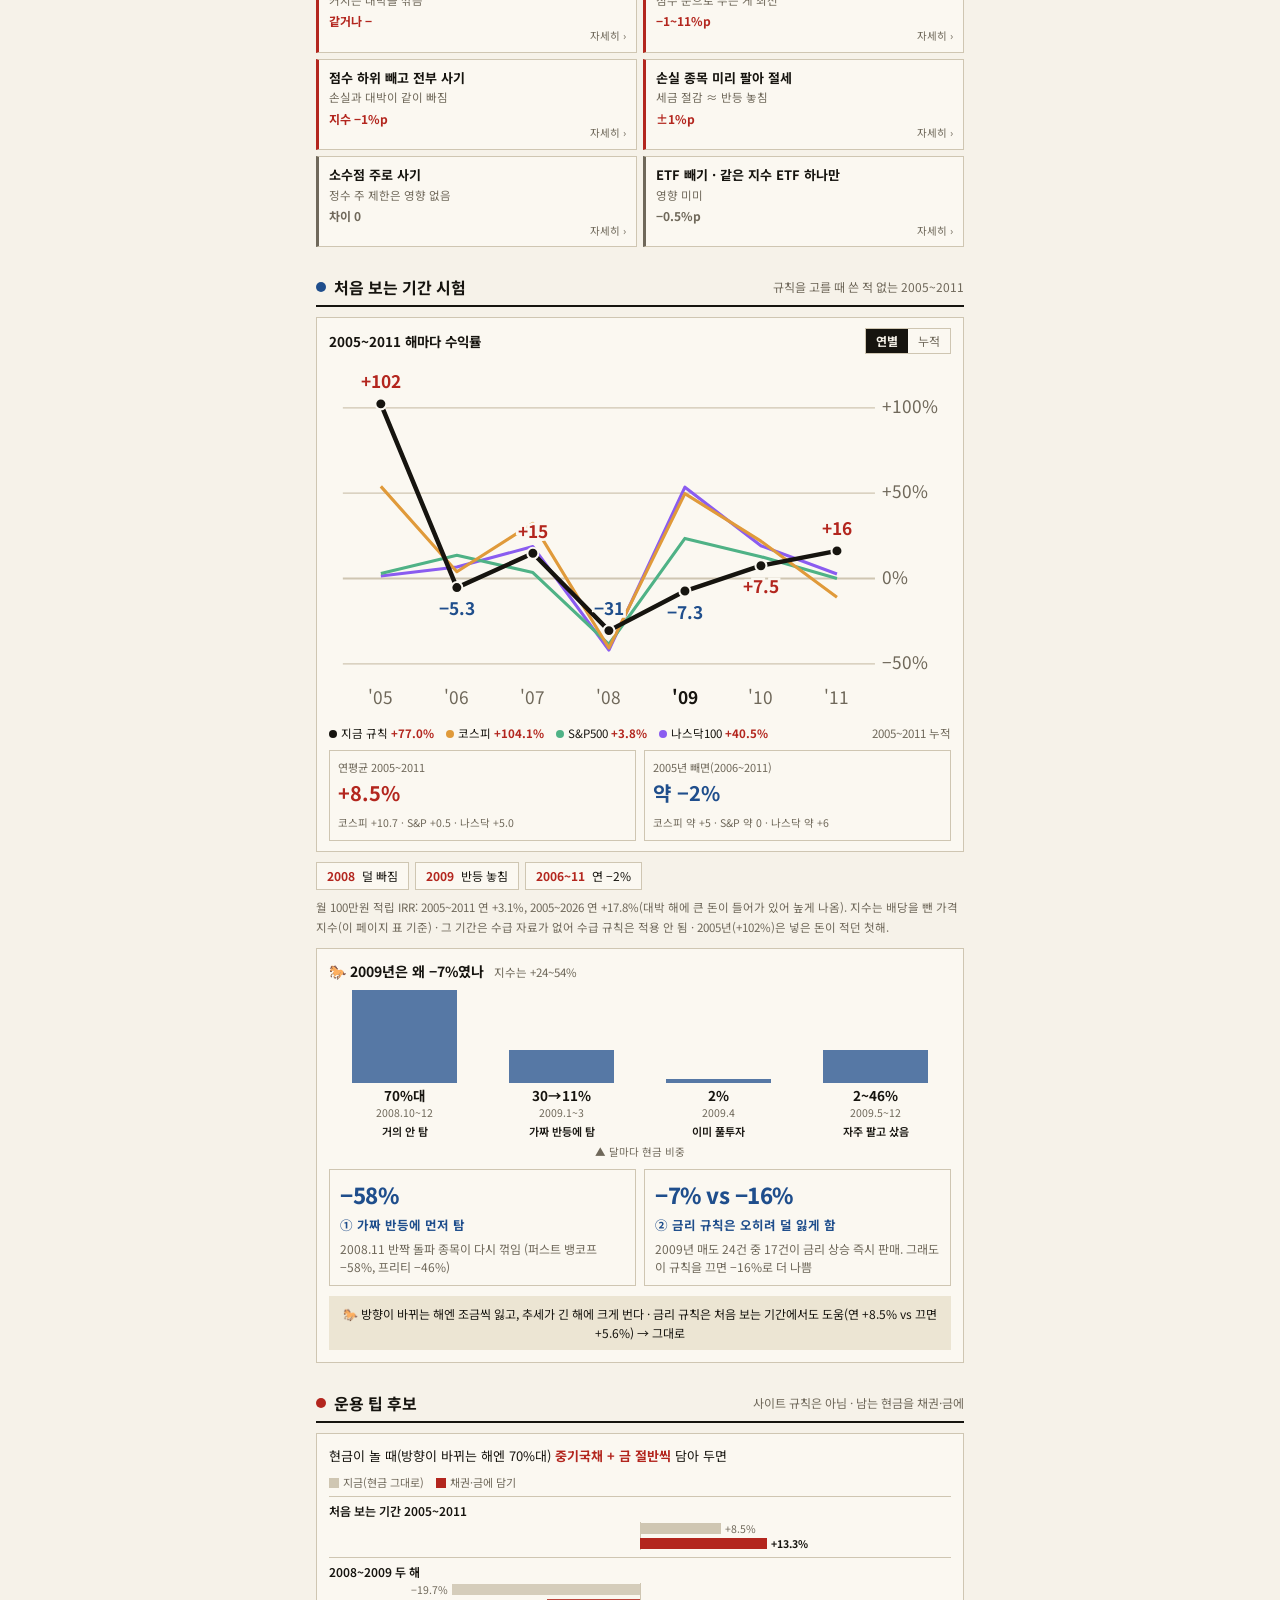
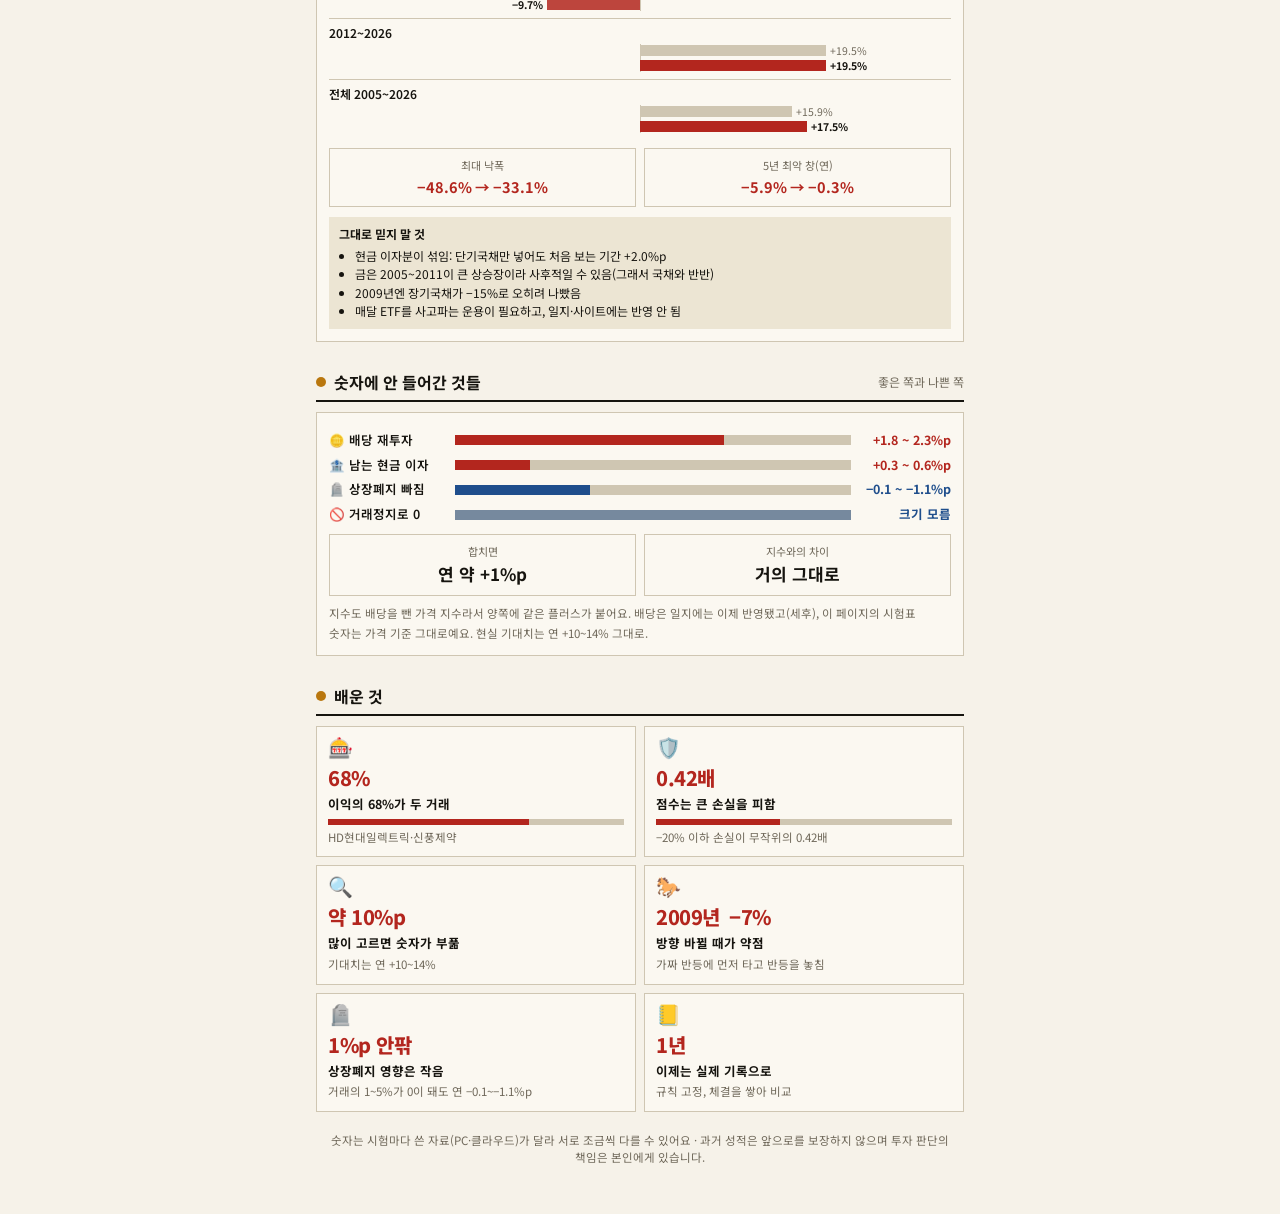
==== commit a9cb4cde: "지수 비교를 배당 포함(TR)으로: bench.json ks·sp·nq=TR(가격은 ksP·spP·nqP), 일지 이름·설명(TR 자료가 있을 때만) Co-Authored-By: " ====
--- a/backtest.html
+++ b/backtest.html
@@ -215,7 +215,7 @@
   <div class="bt-chips">
     <span><b>2008</b> 덜 빠짐</span><span><b>2009</b> 반등 놓침</span><span><b>2006~11</b> 연 −2%</span>
   </div>
-  <p class="bt-note">월 100만원 적립 IRR: 2005~2011 연 +3.1%, 2005~2026 연 +17.8%(대박 해에 큰 돈이 들어가 있어 높게 나옴). 지수는 배당을 뺀 가격 지수 · 그 기간은 수급 자료가 없어 수급 규칙은 적용 안 됨 · 2005년(+102%)은 넣은 돈이 적던 첫해.</p>
+  <p class="bt-note">월 100만원 적립 IRR: 2005~2011 연 +3.1%, 2005~2026 연 +17.8%(대박 해에 큰 돈이 들어가 있어 높게 나옴). 지수는 배당을 뺀 가격 지수(이 페이지 표 기준) · 그 기간은 수급 자료가 없어 수급 규칙은 적용 안 됨 · 2005년(+102%)은 넣은 돈이 적던 첫해.</p>
   <div class="bt-y9">
     <div class="y9-h">🐎 2009년은 왜 −7%였나 <em>지수는 +24~54%</em></div>
     <div class="y9-cols">
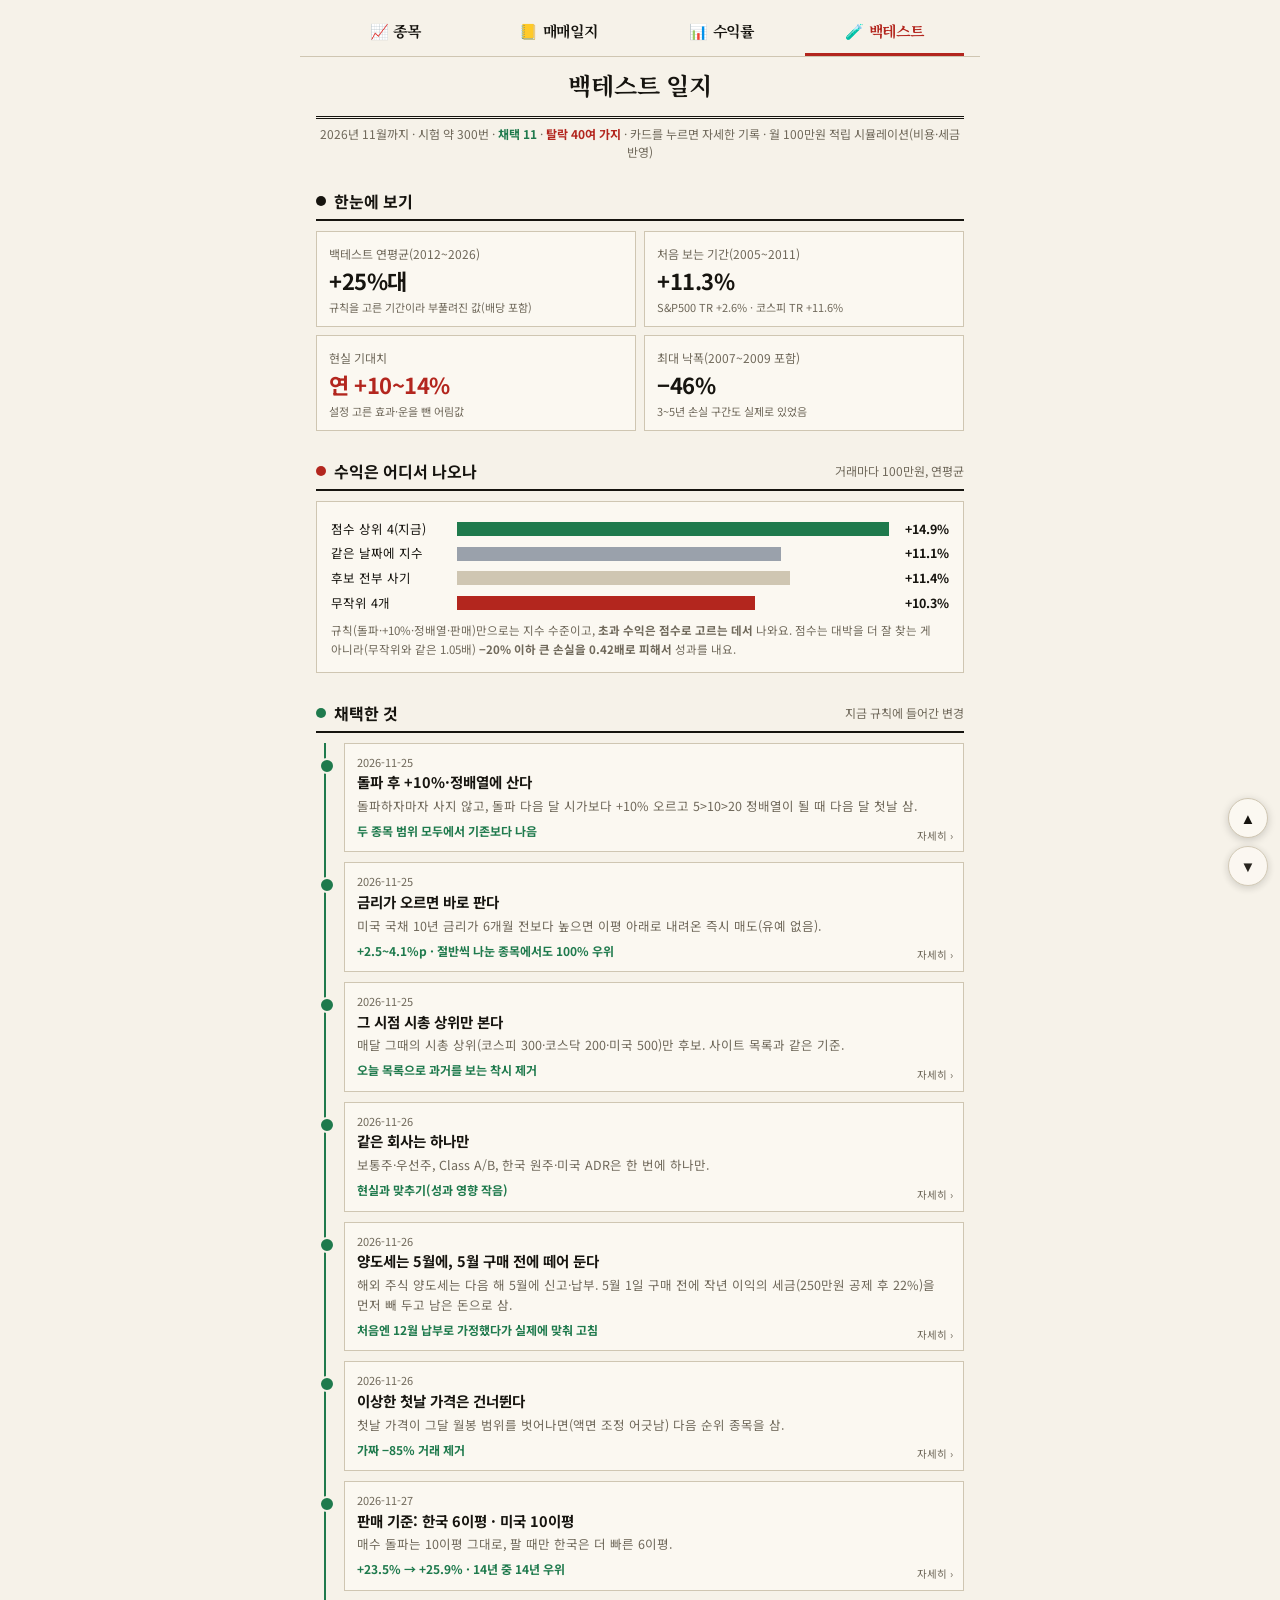
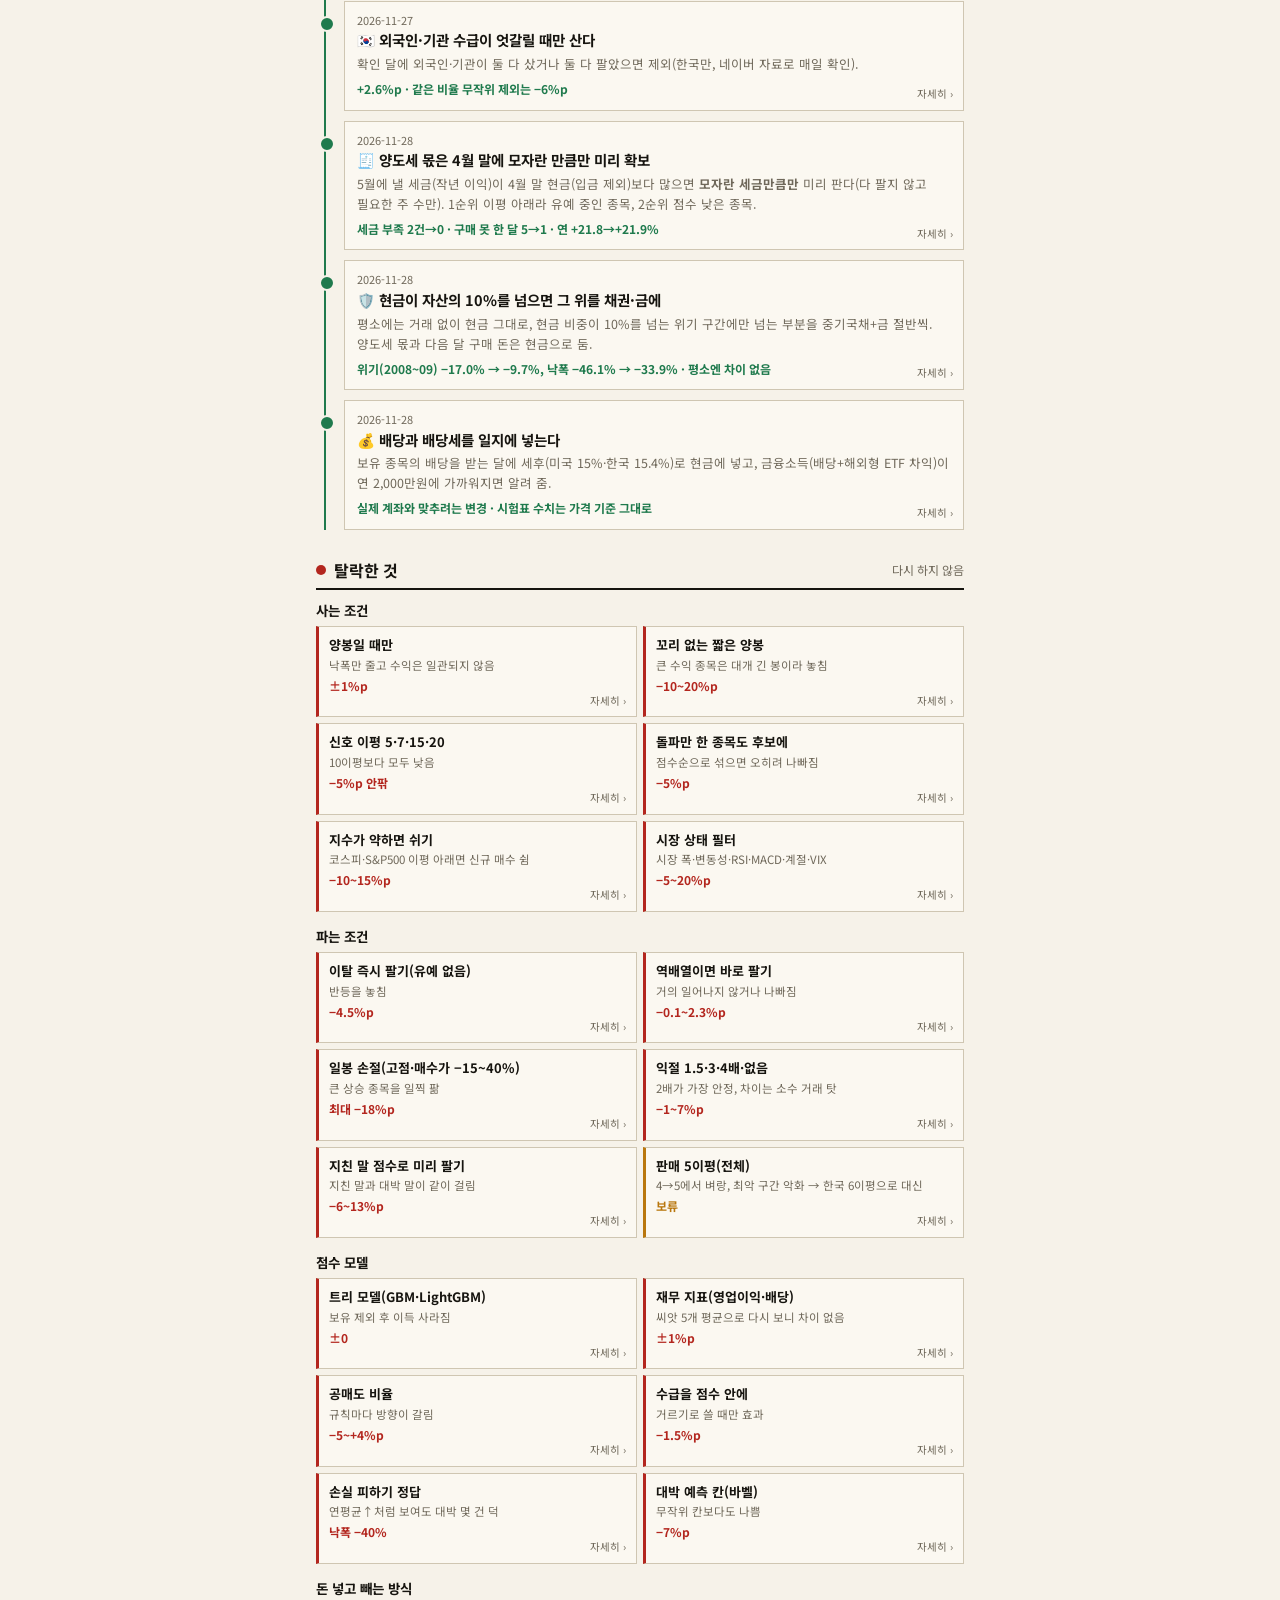
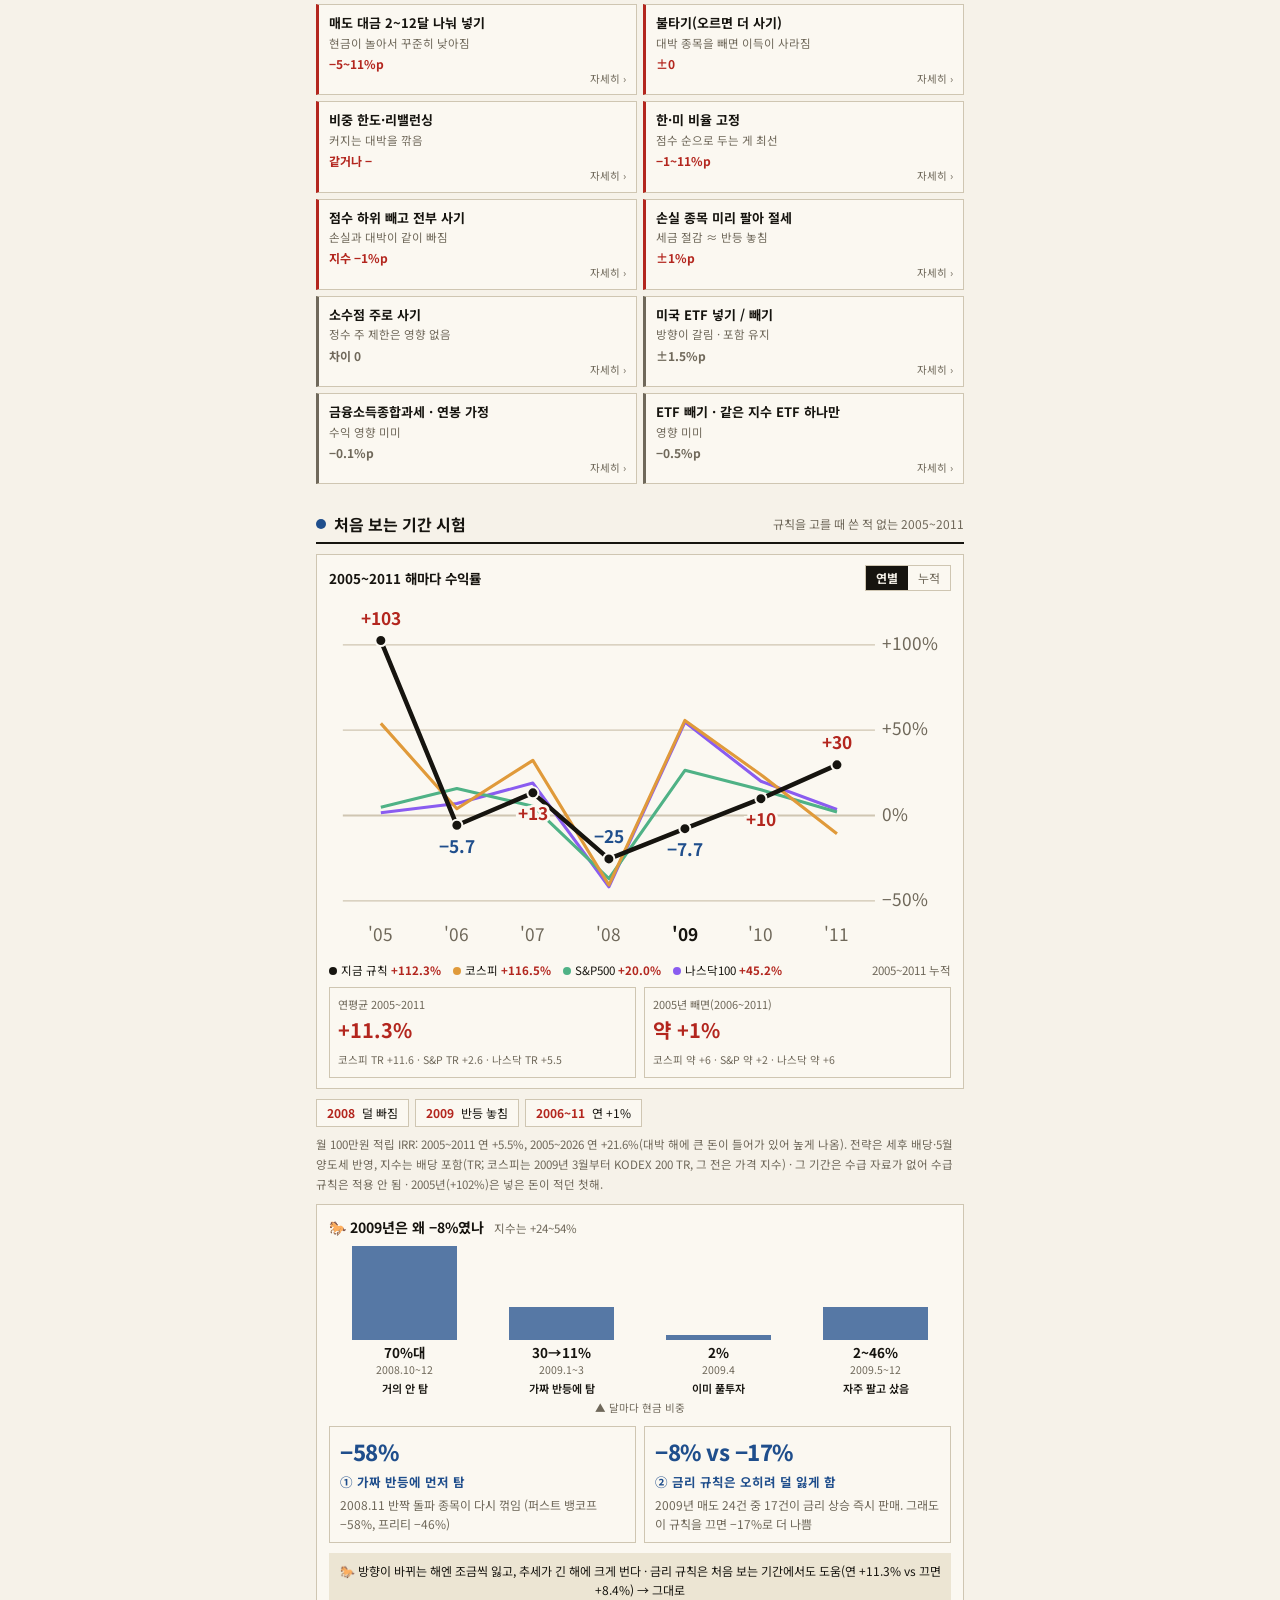
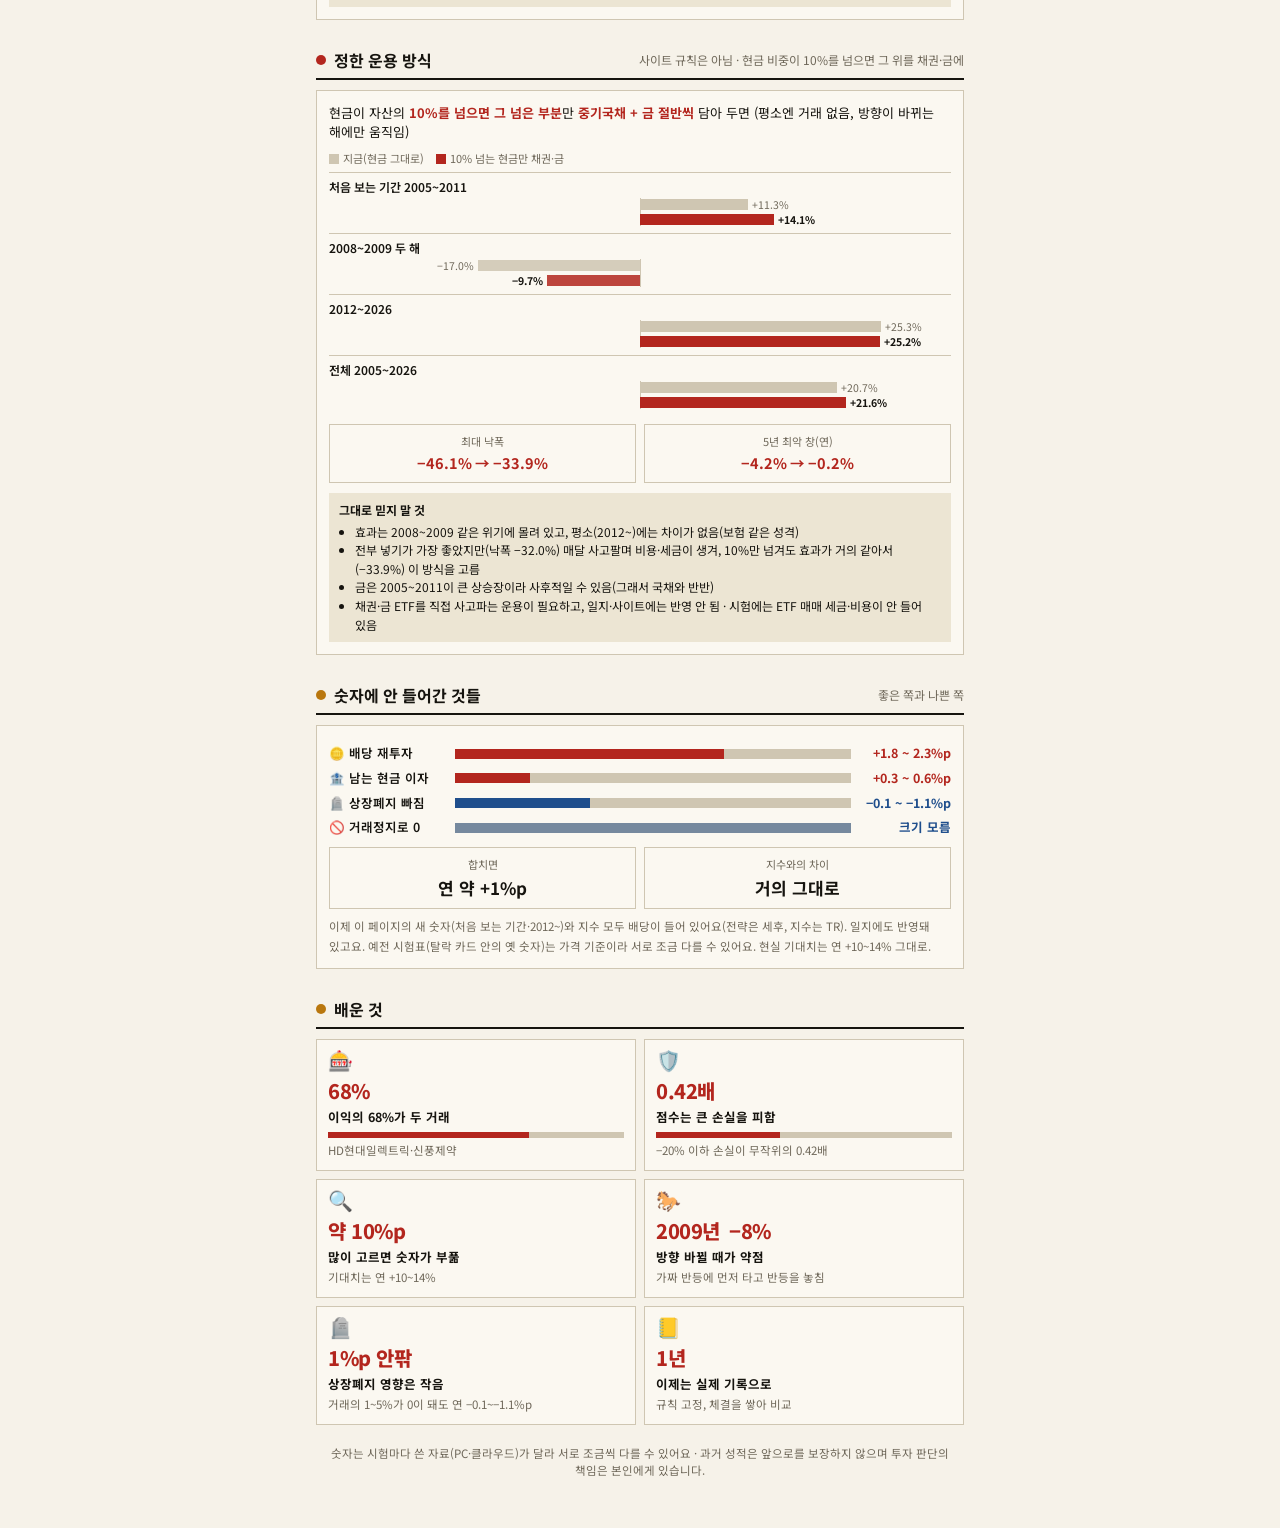
==== commit 9a30eb7f: "백테스트 페이지: 처음 보는 기간·낙폭·IRR·그래프를 배당 포함 새 숫자로, 현금 10% 넘으면 채권·금 방식 확정(채택 11), ETF·연봉 가정 카드 추가 Co-Authore" ====
--- a/backtest.html
+++ b/backtest.html
@@ -132,14 +132,14 @@
 <main>
   <div class="navtabs"><a class="ntab" href="index.html">📈 종목</a><a class="ntab" href="journal.html#log">📒 매매일지</a><a class="ntab" href="journal.html#ret">📊 수익률</a><a class="ntab on" href="backtest.html">🧪 백테스트</a></div>
   <h1>백테스트 일지</h1>
-  <div class="bt-sub">2026년 11월까지 · 시험 약 300번 · <b style="color:var(--ok)">채택 10</b> · <b style="color:var(--no)">탈락 40여 가지</b> · 카드를 누르면 자세한 기록 · 월 100만원 적립 시뮬레이션(비용·세금 반영)</div>
+  <div class="bt-sub">2026년 11월까지 · 시험 약 300번 · <b style="color:var(--ok)">채택 11</b> · <b style="color:var(--no)">탈락 40여 가지</b> · 카드를 누르면 자세한 기록 · 월 100만원 적립 시뮬레이션(비용·세금 반영)</div>
 
   <div class="bt-h"><span class="dot" style="background:var(--fg)"></span>한눈에 보기</div>
   <div class="bt-kpi">
-    <div class="bt-k"><span>백테스트 연평균(2012~2026)</span><b>+20%대</b><small>규칙을 고른 기간이라 부풀려진 값</small></div>
-    <div class="bt-k"><span>처음 보는 기간(2005~2011)</span><b>+8.5%</b><small>S&amp;P500 +0.5% · 코스피 +10.7%</small></div>
+    <div class="bt-k"><span>백테스트 연평균(2012~2026)</span><b>+25%대</b><small>규칙을 고른 기간이라 부풀려진 값(배당 포함)</small></div>
+    <div class="bt-k"><span>처음 보는 기간(2005~2011)</span><b>+11.3%</b><small>S&amp;P500 TR +2.6% · 코스피 TR +11.6%</small></div>
     <div class="bt-k"><span>현실 기대치</span><b style="color:var(--acc)">연 +10~14%</b><small>설정 고른 효과·운을 뺀 어림값</small></div>
-    <div class="bt-k"><span>최대 낙폭(2007~2009 포함)</span><b>−49%</b><small>3~5년 손실 구간도 실제로 있었음</small></div>
+    <div class="bt-k"><span>최대 낙폭(2007~2009 포함)</span><b>−46%</b><small>3~5년 손실 구간도 실제로 있었음</small></div>
   </div>
 
   <div class="bt-h"><span class="dot" style="background:var(--acc)"></span>수익은 어디서 나오나<em>거래마다 100만원, 연평균</em></div>
@@ -162,6 +162,7 @@
     <div class="bt-ev" data-k="a7"><div class="d">2026-11-27</div><strong>판매 기준: 한국 6이평 · 미국 10이평</strong><p>매수 돌파는 10이평 그대로, 팔 때만 한국은 더 빠른 6이평.</p><span class="ef">+23.5% → +25.9% · 14년 중 14년 우위</span></div>
     <div class="bt-ev" data-k="a8"><div class="d">2026-11-27</div><strong>🇰🇷 외국인·기관 수급이 엇갈릴 때만 산다</strong><p>확인 달에 외국인·기관이 둘 다 샀거나 둘 다 팔았으면 제외(한국만, 네이버 자료로 매일 확인).</p><span class="ef">+2.6%p · 같은 비율 무작위 제외는 −6%p</span></div>
     <div class="bt-ev" data-k="a9"><div class="d">2026-11-28</div><strong>🧾 양도세 몫은 4월 말에 모자란 만큼만 미리 확보</strong><p>5월에 낼 세금(작년 이익)이 4월 말 현금(입금 제외)보다 많으면 <b>모자란 세금만큼만</b> 미리 판다(다 팔지 않고 필요한 주 수만). 1순위 이평 아래라 유예 중인 종목, 2순위 점수 낮은 종목.</p><span class="ef">세금 부족 2건→0 · 구매 못 한 달 5→1 · 연 +21.8→+21.9%</span></div>
+    <div class="bt-ev" data-k="a11"><div class="d">2026-11-28</div><strong>🛡️ 현금이 자산의 10%를 넘으면 그 위를 채권·금에</strong><p>평소에는 거래 없이 현금 그대로, 현금 비중이 10%를 넘는 위기 구간에만 넘는 부분을 중기국채+금 절반씩. 양도세 몫과 다음 달 구매 돈은 현금으로 둠.</p><span class="ef">위기(2008~09) −17.0% → −9.7%, 낙폭 −46.1% → −33.9% · 평소엔 차이 없음</span></div>
     <div class="bt-ev" data-k="a10"><div class="d">2026-11-28</div><strong>💰 배당과 배당세를 일지에 넣는다</strong><p>보유 종목의 배당을 받는 달에 세후(미국 15%·한국 15.4%)로 현금에 넣고, 금융소득(배당+해외형 ETF 차익)이 연 2,000만원에 가까워지면 알려 줌.</p><span class="ef">실제 계좌와 맞추려는 변경 · 시험표 수치는 가격 기준 그대로</span></div>
   </div>
 
@@ -198,6 +199,8 @@
     <div class="bt-x" data-k="x23"><strong>점수 하위 빼고 전부 사기</strong><span>손실과 대박이 같이 빠짐</span><b>지수 −1%p</b></div>
     <div class="bt-x" data-k="x24"><strong>손실 종목 미리 팔아 절세</strong><span>세금 절감 ≈ 반등 놓침</span><b>±1%p</b></div>
     <div class="bt-x same" data-k="x25"><strong>소수점 주로 사기</strong><span>정수 주 제한은 영향 없음</span><b>차이 0</b></div>
+    <div class="bt-x same" data-k="x40"><strong>미국 ETF 넣기 / 빼기</strong><span>방향이 갈림 · 포함 유지</span><b>±1.5%p</b></div>
+    <div class="bt-x same" data-k="x41"><strong>금융소득종합과세 · 연봉 가정</strong><span>수익 영향 미미</span><b>−0.1%p</b></div>
     <div class="bt-x same" data-k="x26"><strong>ETF 빼기 · 같은 지수 ETF 하나만</strong><span>영향 미미</span><b>−0.5%p</b></div>
   </div></div>
 
@@ -208,16 +211,16 @@
     <div id="oy-tip"></div>
     <div class="oy-lg2" id="oy-lg"></div>
     <div class="oy-s">
-      <div><span>연평균 2005~2011</span><b>+8.5%</b><small>코스피 +10.7 · S&amp;P +0.5 · 나스닥 +5.0</small></div>
-      <div><span>2005년 빼면(2006~2011)</span><b class="n">약 −2%</b><small>코스피 약 +5 · S&amp;P 약 0 · 나스닥 약 +6</small></div>
+      <div><span>연평균 2005~2011</span><b>+11.3%</b><small>코스피 TR +11.6 · S&amp;P TR +2.6 · 나스닥 TR +5.5</small></div>
+      <div><span>2005년 빼면(2006~2011)</span><b>약 +1%</b><small>코스피 약 +6 · S&amp;P 약 +2 · 나스닥 약 +6</small></div>
     </div>
   </div>
   <div class="bt-chips">
-    <span><b>2008</b> 덜 빠짐</span><span><b>2009</b> 반등 놓침</span><span><b>2006~11</b> 연 −2%</span>
-  </div>
-  <p class="bt-note">월 100만원 적립 IRR: 2005~2011 연 +3.1%, 2005~2026 연 +17.8%(대박 해에 큰 돈이 들어가 있어 높게 나옴). 지수는 배당을 뺀 가격 지수(이 페이지 표 기준) · 그 기간은 수급 자료가 없어 수급 규칙은 적용 안 됨 · 2005년(+102%)은 넣은 돈이 적던 첫해.</p>
+    <span><b>2008</b> 덜 빠짐</span><span><b>2009</b> 반등 놓침</span><span><b>2006~11</b> 연 +1%</span>
+  </div>
+  <p class="bt-note">월 100만원 적립 IRR: 2005~2011 연 +5.5%, 2005~2026 연 +21.6%(대박 해에 큰 돈이 들어가 있어 높게 나옴). 전략은 세후 배당·5월 양도세 반영, 지수는 배당 포함(TR; 코스피는 2009년 3월부터 KODEX 200 TR, 그 전은 가격 지수) · 그 기간은 수급 자료가 없어 수급 규칙은 적용 안 됨 · 2005년(+102%)은 넣은 돈이 적던 첫해.</p>
   <div class="bt-y9">
-    <div class="y9-h">🐎 2009년은 왜 −7%였나 <em>지수는 +24~54%</em></div>
+    <div class="y9-h">🐎 2009년은 왜 −8%였나 <em>지수는 +24~54%</em></div>
     <div class="y9-cols">
       <div><b style="--h:72%"></b><strong>70%대</strong><span>2008.10~12</span><small>거의 안 탐</small></div>
       <div><b style="--h:22%"></b><strong>30→11%</strong><span>2009.1~3</span><small>가짜 반등에 탐</small></div>
@@ -227,29 +230,29 @@
     <div class="y9-cap">▲ 달마다 현금 비중</div>
     <div class="y9-g">
       <div class="y9-c"><div class="y9-n">−58%</div><strong>① 가짜 반등에 먼저 탐</strong><p>2008.11 반짝 돌파 종목이 다시 꺾임 (퍼스트 뱅코프 −58%, 프리티 −46%)</p></div>
-      <div class="y9-c"><div class="y9-n">−7% vs −16%</div><strong>② 금리 규칙은 오히려 덜 잃게 함</strong><p>2009년 매도 24건 중 17건이 금리 상승 즉시 판매. 그래도 이 규칙을 끄면 −16%로 더 나쁨</p></div>
+      <div class="y9-c"><div class="y9-n">−8% vs −17%</div><strong>② 금리 규칙은 오히려 덜 잃게 함</strong><p>2009년 매도 24건 중 17건이 금리 상승 즉시 판매. 그래도 이 규칙을 끄면 −17%로 더 나쁨</p></div>
     </div>
-    <div class="y9-f">🐎 방향이 바뀌는 해엔 조금씩 잃고, 추세가 긴 해에 크게 번다 · 금리 규칙은 처음 보는 기간에서도 도움(연 +8.5% vs 끄면 +5.6%) → 그대로</div>
+    <div class="y9-f">🐎 방향이 바뀌는 해엔 조금씩 잃고, 추세가 긴 해에 크게 번다 · 금리 규칙은 처음 보는 기간에서도 도움(연 +11.3% vs 끄면 +8.4%) → 그대로</div>
   </div>
 </div>
 
-  <div class="bt-h"><span class="dot" style="background:var(--buy)"></span>운용 팁 후보<em>사이트 규칙은 아님 · 남는 현금을 채권·금에</em></div>
+  <div class="bt-h"><span class="dot" style="background:var(--buy)"></span>정한 운용 방식<em>사이트 규칙은 아님 · 현금 비중이 10%를 넘으면 그 위를 채권·금에</em></div>
   <div class="bt-cs">
-    <div class="cs-t">현금이 놀 때(방향이 바뀌는 해엔 70%대) <b>중기국채 + 금 절반씩</b> 담아 두면</div>
-    <div class="cs-lg"><span><i class="now"></i>지금(현금 그대로)</span><span><i class="new"></i>채권·금에 담기</span></div>
-    <div class="cs-r"><span>처음 보는 기간 2005~2011</span><div class="cs-bs"><div class="cs-b now"><i class="up" style="left:50%;width:13.0%"></i><em style="left:calc(50% + 13.0% + 4px)">+8.5%</em></div><div class="cs-b new"><i class="up" style="left:50%;width:20.4%"></i><em style="left:calc(50% + 20.4% + 4px)">+13.3%</em></div></div></div>
-    <div class="cs-r"><span>2008~2009 두 해</span><div class="cs-bs"><div class="cs-b now"><i class="dn" style="right:50%;width:30.2%"></i><em style="right:calc(50% + 30.2% + 4px)">−19.7%</em></div><div class="cs-b new"><i class="dn" style="right:50%;width:14.9%"></i><em style="right:calc(50% + 14.9% + 4px)">−9.7%</em></div></div></div>
-    <div class="cs-r"><span>2012~2026</span><div class="cs-bs"><div class="cs-b now"><i class="up" style="left:50%;width:29.9%"></i><em style="left:calc(50% + 29.9% + 4px)">+19.5%</em></div><div class="cs-b new"><i class="up" style="left:50%;width:29.9%"></i><em style="left:calc(50% + 29.9% + 4px)">+19.5%</em></div></div></div>
-    <div class="cs-r"><span>전체 2005~2026</span><div class="cs-bs"><div class="cs-b now"><i class="up" style="left:50%;width:24.4%"></i><em style="left:calc(50% + 24.4% + 4px)">+15.9%</em></div><div class="cs-b new"><i class="up" style="left:50%;width:26.8%"></i><em style="left:calc(50% + 26.8% + 4px)">+17.5%</em></div></div></div>
+    <div class="cs-t">현금이 자산의 <b>10%를 넘으면 그 넘은 부분</b>만 <b>중기국채 + 금 절반씩</b> 담아 두면 (평소엔 거래 없음, 방향이 바뀌는 해에만 움직임)</div>
+    <div class="cs-lg"><span><i class="now"></i>지금(현금 그대로)</span><span><i class="new"></i>10% 넘는 현금만 채권·금</span></div>
+    <div class="cs-r"><span>처음 보는 기간 2005~2011</span><div class="cs-bs"><div class="cs-b now"><i class="up" style="left:50%;width:17.3%"></i><em style="left:calc(50% + 17.3% + 4px)">+11.3%</em></div><div class="cs-b new"><i class="up" style="left:50%;width:21.6%"></i><em style="left:calc(50% + 21.6% + 4px)">+14.1%</em></div></div></div>
+    <div class="cs-r"><span>2008~2009 두 해</span><div class="cs-bs"><div class="cs-b now"><i class="dn" style="right:50%;width:26.1%"></i><em style="right:calc(50% + 26.1% + 4px)">−17.0%</em></div><div class="cs-b new"><i class="dn" style="right:50%;width:14.9%"></i><em style="right:calc(50% + 14.9% + 4px)">−9.7%</em></div></div></div>
+    <div class="cs-r"><span>2012~2026</span><div class="cs-bs"><div class="cs-b now"><i class="up" style="left:50%;width:38.8%"></i><em style="left:calc(50% + 38.8% + 4px)">+25.3%</em></div><div class="cs-b new"><i class="up" style="left:50%;width:38.6%"></i><em style="left:calc(50% + 38.6% + 4px)">+25.2%</em></div></div></div>
+    <div class="cs-r"><span>전체 2005~2026</span><div class="cs-bs"><div class="cs-b now"><i class="up" style="left:50%;width:31.7%"></i><em style="left:calc(50% + 31.7% + 4px)">+20.7%</em></div><div class="cs-b new"><i class="up" style="left:50%;width:33.1%"></i><em style="left:calc(50% + 33.1% + 4px)">+21.6%</em></div></div></div>
     <div class="cs-s">
-      <div><span>최대 낙폭</span><b>−48.6% → −33.1%</b></div>
-      <div><span>5년 최악 창(연)</span><b>−5.9% → −0.3%</b></div>
+      <div><span>최대 낙폭</span><b>−46.1% → −33.9%</b></div>
+      <div><span>5년 최악 창(연)</span><b>−4.2% → −0.2%</b></div>
     </div>
     <div class="cs-w"><b>그대로 믿지 말 것</b><ul>
-      <li>현금 이자분이 섞임: 단기국채만 넣어도 처음 보는 기간 +2.0%p</li>
+      <li>효과는 2008~2009 같은 위기에 몰려 있고, 평소(2012~)에는 차이가 없음(보험 같은 성격)</li>
+      <li>전부 넣기가 가장 좋았지만(낙폭 −32.0%) 매달 사고팔며 비용·세금이 생겨, 10%만 넘겨도 효과가 거의 같아서(−33.9%) 이 방식을 고름</li>
       <li>금은 2005~2011이 큰 상승장이라 사후적일 수 있음(그래서 국채와 반반)</li>
-      <li>2009년엔 장기국채가 −15%로 오히려 나빴음</li>
-      <li>매달 ETF를 사고파는 운용이 필요하고, 일지·사이트에는 반영 안 됨</li>
+      <li>채권·금 ETF를 직접 사고파는 운용이 필요하고, 일지·사이트에는 반영 안 됨 · 시험에는 ETF 매매 세금·비용이 안 들어 있음</li>
     </ul></div>
   </div>
 
@@ -260,7 +263,7 @@
     <div class="nx-r dn"><span class="nx-n">🪦 상장폐지 빠짐</span><div class="nx-b"><i style="width:34%"></i></div><b>−0.1 ~ −1.1%p</b></div>
     <div class="nx-r dn"><span class="nx-n">🚫 거래정지로 0</span><div class="nx-b"><i class="unk"></i></div><b>크기 모름</b></div>
     <div class="nx-s"><div><span>합치면</span><b>연 약 +1%p</b></div><div><span>지수와의 차이</span><b>거의 그대로</b></div></div>
-    <p class="bt-note">지수도 배당을 뺀 가격 지수라서 양쪽에 같은 플러스가 붙어요. 배당은 일지에는 이제 반영됐고(세후), 이 페이지의 시험표 숫자는 가격 기준 그대로예요. 현실 기대치는 연 +10~14% 그대로.</p>
+    <p class="bt-note">이제 이 페이지의 새 숫자(처음 보는 기간·2012~)와 지수 모두 배당이 들어 있어요(전략은 세후, 지수는 TR). 일지에도 반영돼 있고요. 예전 시험표(탈락 카드 안의 옛 숫자)는 가격 기준이라 서로 조금 다를 수 있어요. 현실 기대치는 연 +10~14% 그대로.</p>
   </div>
 
   <div class="bt-h"><span class="dot" style="background:var(--hold)"></span>배운 것</div>
@@ -268,7 +271,7 @@
     <div class="lg-c"><div class="lg-i">🎰</div><div class="lg-n">68%</div><strong>이익의 68%가 두 거래</strong><div class="lg-bar"><i style="width:68%"></i></div><p>HD현대일렉트릭·신풍제약</p></div>
     <div class="lg-c"><div class="lg-i">🛡️</div><div class="lg-n">0.42배</div><strong>점수는 큰 손실을 피함</strong><div class="lg-bar"><i style="width:42%"></i></div><p>−20% 이하 손실이 무작위의 0.42배</p></div>
     <div class="lg-c"><div class="lg-i">🔍</div><div class="lg-n">약 10%p</div><strong>많이 고르면 숫자가 부풂</strong><p>기대치는 연 +10~14%</p></div>
-    <div class="lg-c"><div class="lg-i">🐎</div><div class="lg-n">2009년&ensp;−7%</div><strong>방향 바뀔 때가 약점</strong><p>가짜 반등에 먼저 타고 반등을 놓침</p></div>
+    <div class="lg-c"><div class="lg-i">🐎</div><div class="lg-n">2009년&ensp;−8%</div><strong>방향 바뀔 때가 약점</strong><p>가짜 반등에 먼저 타고 반등을 놓침</p></div>
     <div class="lg-c"><div class="lg-i">🪦</div><div class="lg-n">1%p 안팎</div><strong>상장폐지 영향은 작음</strong><p>거래의 1~5%가 0이 돼도 연 −0.1~−1.1%p</p></div>
     <div class="lg-c"><div class="lg-i">📒</div><div class="lg-n">1년</div><strong>이제는 실제 기록으로</strong><p>규칙 고정, 체결을 쌓아 비교</p></div>
   </div>
@@ -300,6 +303,21 @@
  ['판매 3이평','+14.8%',''],['4이평','+16.0%','4→5에서 벼랑'],['5이평(전체)','+28.9%','3년 최악 +0.7%로 악화'],['6이평','+25.9%',''],['7이평','+26.4%',''],['10이평(예전)','+23.5%',''],['12·15이평','+21.6·+19.0%',''],
  ['한국 6 · 미국 10','+25.9%','14년 중 14년 우위, 3년 최악 +4.7→+7.5%'],['판매 이평 ±1% 잡음','+26.3~26.4%','10이평은 +21.3~24.5%'],['걸어가며 고르기(격자 72개)','+15.5% vs 고정 +29.8%','고르는 효과 약 10%p, PBO 45%']],
  c:'한국은 빠르게(5~7이평 고원), 미국은 느리게 파는 게 나음. 5이평 전체는 벼랑과 최악 구간 악화로 대신 한국만 6이평.'},
+a11:{t:'현금이 자산의 10%를 넘으면 그 위를 채권·금에',w:'2026-11-28 · PC 묶음 47·147·62·162(옛 기간 2005~, 새 규칙 배당·세금 포함)',r:[
+ ['현금 그대로(지금)','처음 보는 기간 +11.3% · 2008~09 −17.0% · 2012~ +25.3% · 전체 +20.7%','낙폭 −46.1%, 5년 최악 창 −4.2%'],
+ ['남는 현금 전부 → 중기국채·금 절반씩','+15.6% · −7.7% · +25.4% · +22.2%','낙폭 −32.0%, 5년 최악 +1.3%(마이너스 창 0%)'],
+ ['자산의 50% 넘는 현금만','+11.6% · −15.7% · +25.4% · +20.8%','낙폭 −44.3%'],['자산의 30% 넘는 현금만','+12.3% · −13.7% · +25.4% · +21.1%','낙폭 −41.1%'],
+ ['자산의 20% 넘는 현금만','+13.1% · −11.6% · +25.4% · +21.3%','낙폭 −37.5%'],['자산의 10% 넘는 현금만(채택)','+14.1% · −9.7% · +25.2% · +21.6%','낙폭 −33.9%, 5년 최악 −0.2%'],
+ ['10% 넘는 현금만 → 금만 / 중기국채만 (30% 기준)','금 +12.5% · 국채 +12.1%','국채+금 섞는 쪽이 더 안정적'],
+ ['남는 현금 → 코스피·S&P500·나스닥100','2008~09 −20.7·−22.0·−20.2%','위기에 오히려 더 나빠짐(후보 아님)']],
+ c:'효과는 위기 구간에 몰려 있고 평소(2012~)는 차이가 없다. 전부 넣기가 가장 좋지만 매달 거래·세금이 생기므로, 10%만 넘겨도 효과가 거의 같은 10% 방식을 채택. 금은 2005~2011 상승장의 사후 편향이 섞여 있어 국채와 반반.'},
+x40:{t:'미국 ETF 넣기 / 빼기',w:'2026-11-28 · PC 묶음 61(events 두 번 만듦, 새 규칙)',r:[
+ ['10이평 판매','포함 +23.8% / 제외 +24.5%','낙폭 −20.8 / −22.4%'],['한국 6·미국 10(수급 없이)','포함 +26.2% / 제외 +27.7%','낙폭 −20.9 / −22.2%, 3년 최소 +5.3 / +8.2%'],['5이평','포함 +32.9% / 제외 +31.4%','낙폭 −23.1 / −22.5%'],
+ ['장부 최종 평가액','포함 33.28억 / 제외 30.22억','미국 ETF 거래 72건(이긴 49) 손익 +0.76억 — 큰 거래 시점 영향 가능']],
+ c:'연평균은 방향이 갈려(±1.5%p) ETF를 넣어서 수익이 높아졌다는 근거는 없음. 낙폭이 조금 작아 포함 유지.'},
+x41:{t:'금융소득종합과세 · 다른 소득(연봉) 가정',w:'2026-11-28 · PC 묶음 163(새 규칙, 한국6·미국10+수급)',r:[
+ ['종합과세 안 냄 / 금융소득만 있다고 가정','+30.7% · 31.52억','추가세 0'],['다른 소득 3,000만원','+30.7% · 31.45억','추가세 합계 384만원(4개 해)'],['다른 소득 5,000만원','+30.7% · 31.37억','839만원(4개 해)'],['다른 소득 8,800만원','+30.6% · 31.25억','1,554만원'],['다른 소득 1.5억 / 3억','+30.6% · 31.19 / 31.17억','1,828만 / 1,983만원']],
+ c:'수익률 영향은 연 0.1%p 안팎. 금융소득이 2,000만원을 넘는 해에만 5월에 추가 현금이 필요하고, 그 몫은 4월 말에 미리 확보하는 규칙으로 처리됨.'},
 a10:{t:'배당과 배당세를 일지에 넣는다',w:'2026-11-28 · 사용자 요청(실제 투자와 맞춤) · 클라우드 장부',r:[
  ['받은 배당(세후) 합계, 2011-12~2026-10','약 1.18억원','1,819건. 미국 15%·한국 15.4% 원천징수 반영'],
  ['연말 금융소득 누적(배당 + 해외형 ETF 차익, 세전)','2022 1,001만 · 2023 1,248만 · 2024 2,768만 · 2025 3,627만','2024년부터 2,000만원 초과 → 금융소득종합과세 대상 규모'],
@@ -362,8 +380,8 @@
 (function(){
   var sv=document.getElementById('oy-c'); if(!sv) return;
   var YS=[2005,2006,2007,2008,2009,2010,2011], N=YS.length;
-  var S=[['지금 규칙','var(--fg)',[102.3,-5.3,14.8,-30.5,-7.3,7.5,16.2]],['코스피','#e09a3a',[54.0,4.0,32.3,-40.7,49.7,21.9,-11.0]],
-         ['S&amp;P500','#4fb286',[3.0,13.6,3.5,-38.5,23.5,12.8,0.0]],['나스닥100','#8a5cf0',[1.5,6.8,18.7,-41.9,53.5,19.2,2.7]]];
+  var S=[['지금 규칙','var(--fg)',[102.5,-5.7,13.3,-25.4,-7.7,9.9,29.7]],['코스피','#e09a3a',[54.0,4.0,32.3,-40.7,55.7,23.9,-10.7]],
+         ['S&amp;P500','#4fb286',[4.9,15.8,5.5,-37.0,26.5,15.1,2.1]],['나스닥100','#8a5cf0',[1.6,7.1,19.0,-41.7,54.7,20.1,3.5]]];
   S.forEach(function(r){ var c=1; r[3]=[0].concat(r[2].map(function(v){ c*=1+v/100; return (c-1)*100; })); });
   var L=8, R=316, T=14, B=182, mode='yr', cur=-1;
   var fmt=function(v){ return (v>0?'+':v<0?'−':'')+Math.abs(v).toFixed(1)+'%'; };
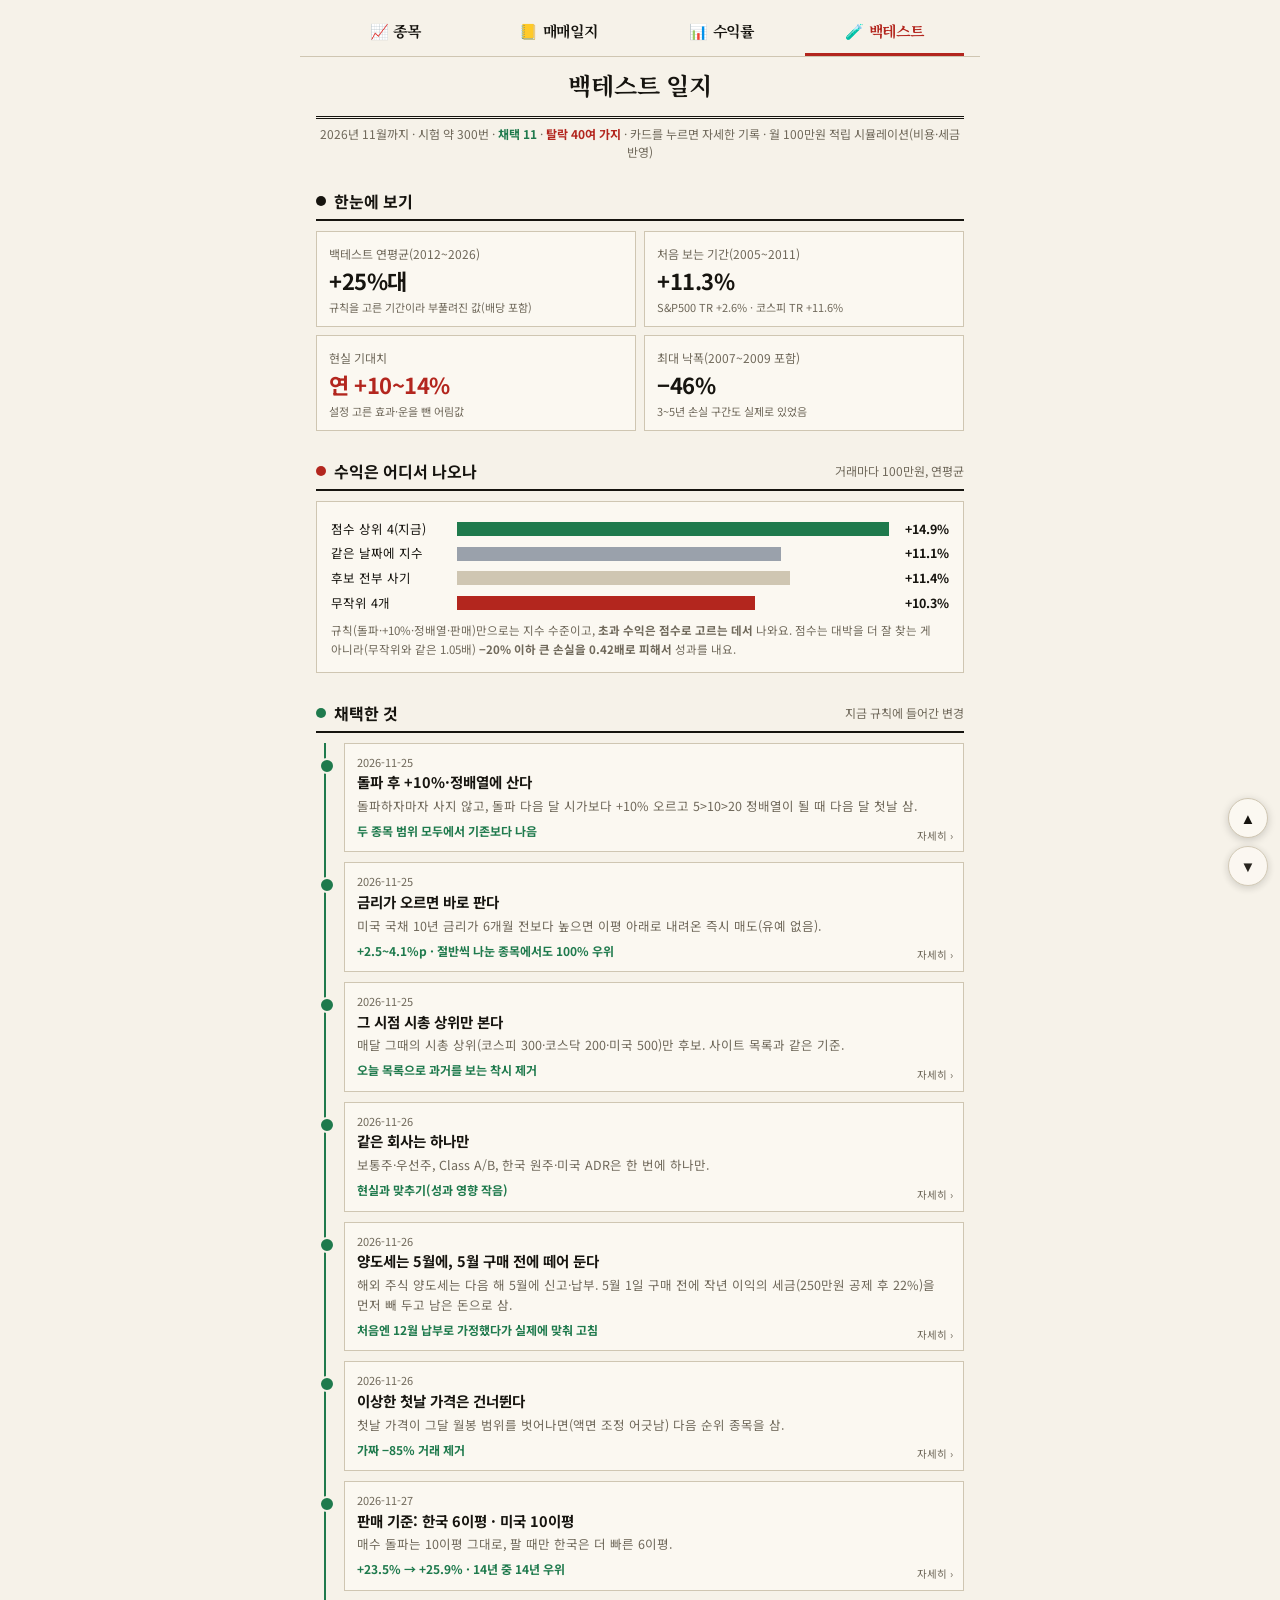
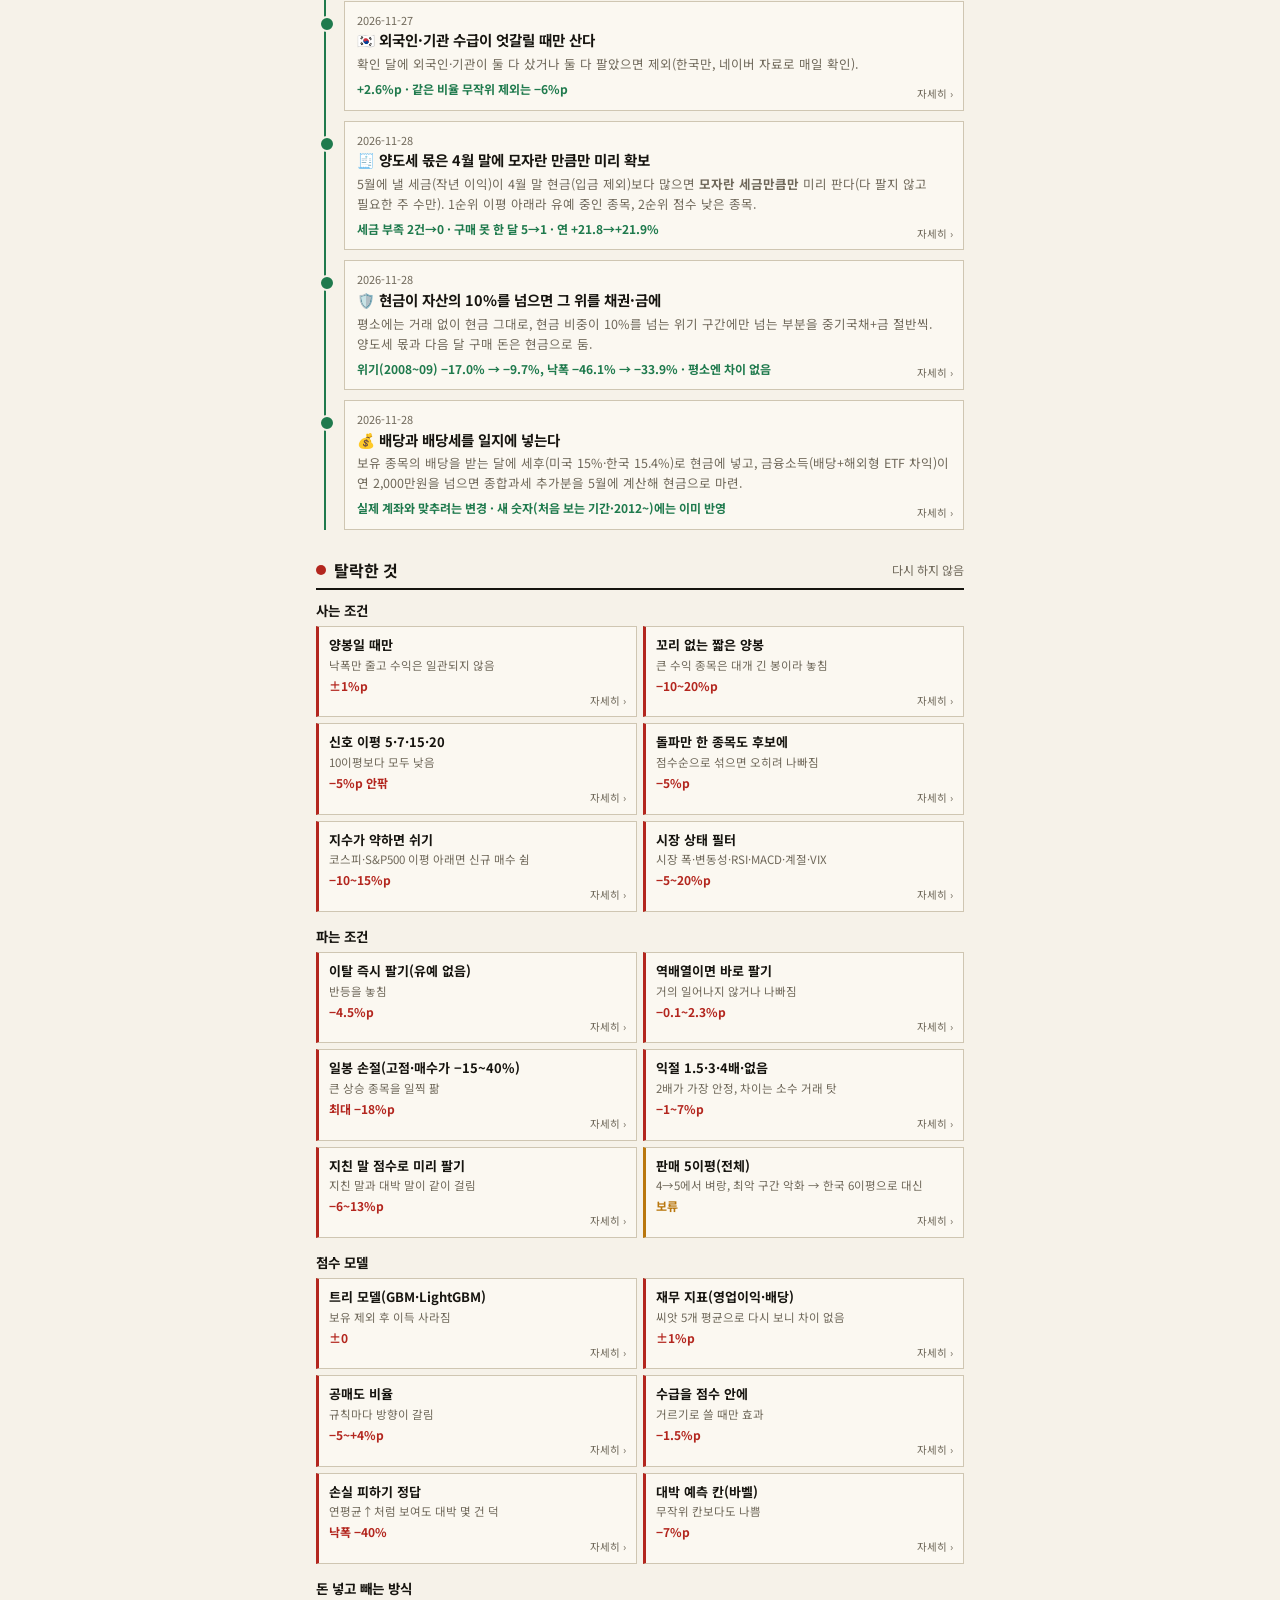
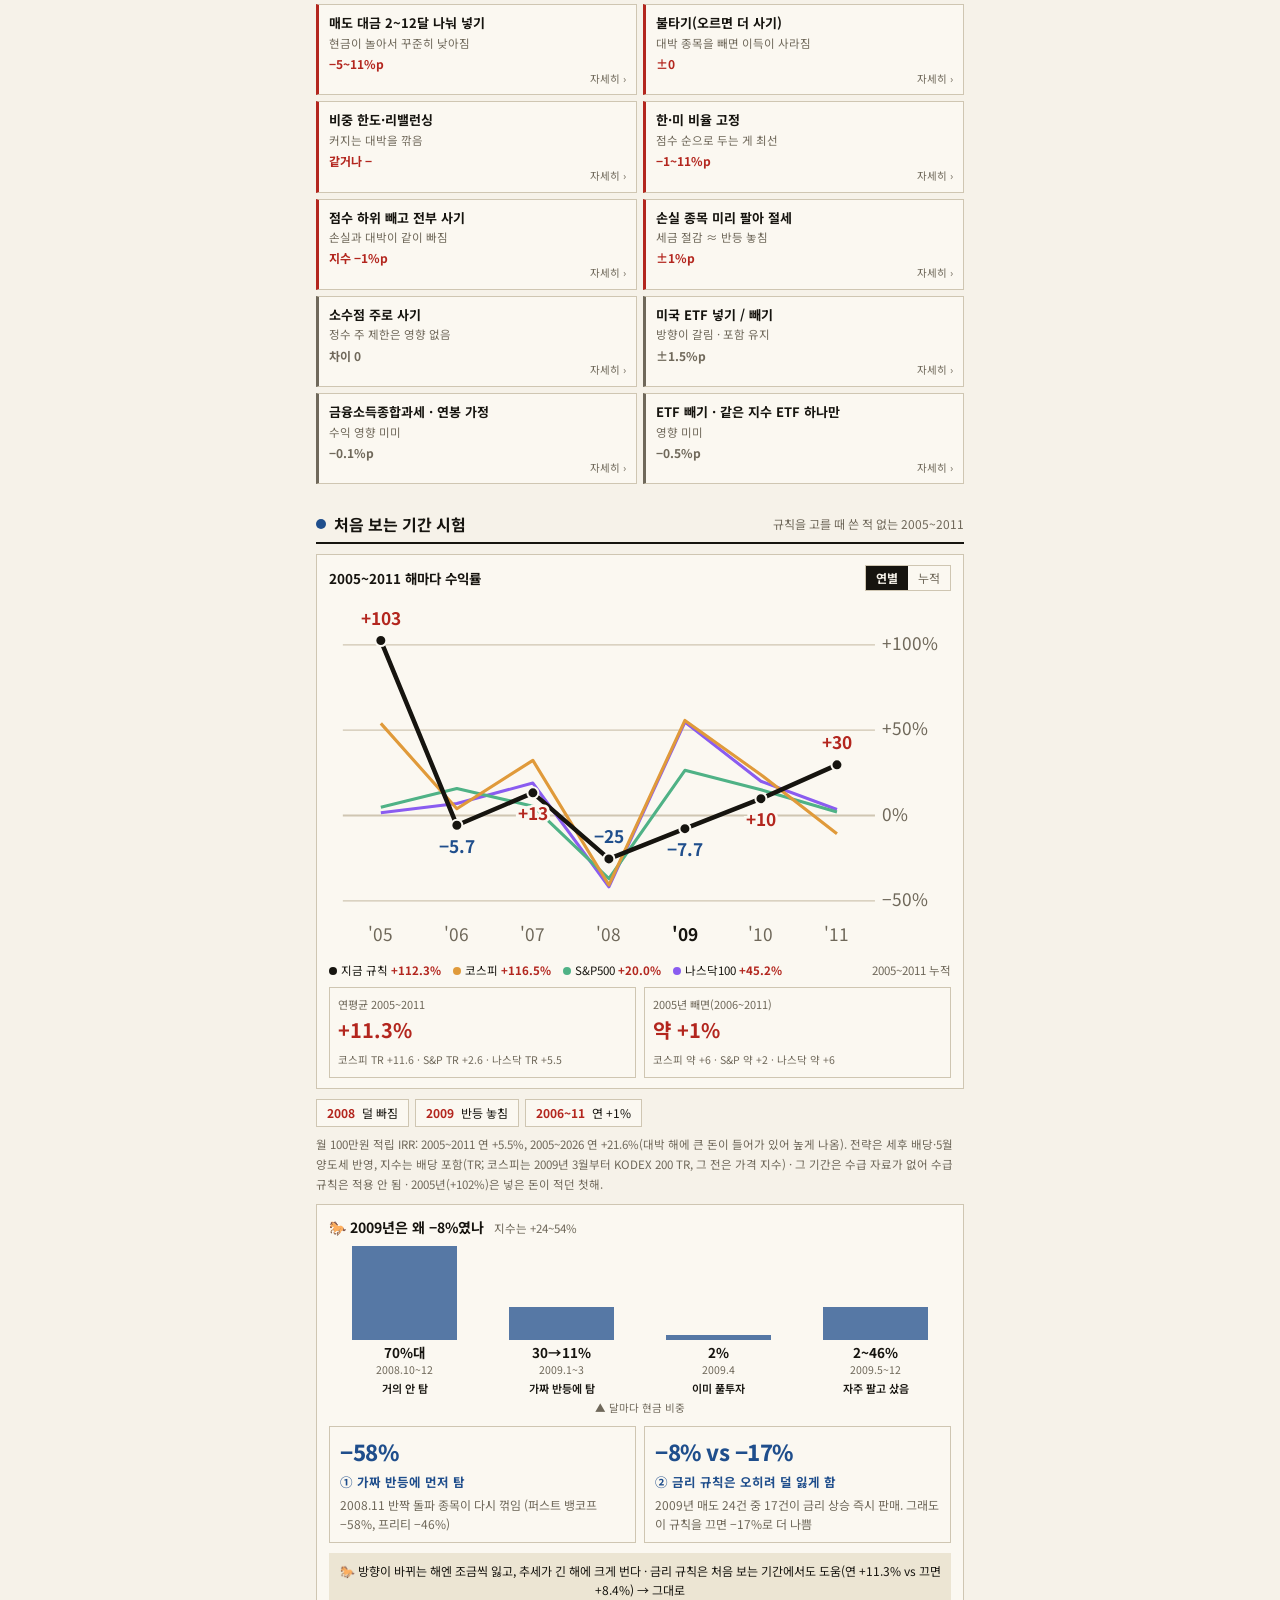
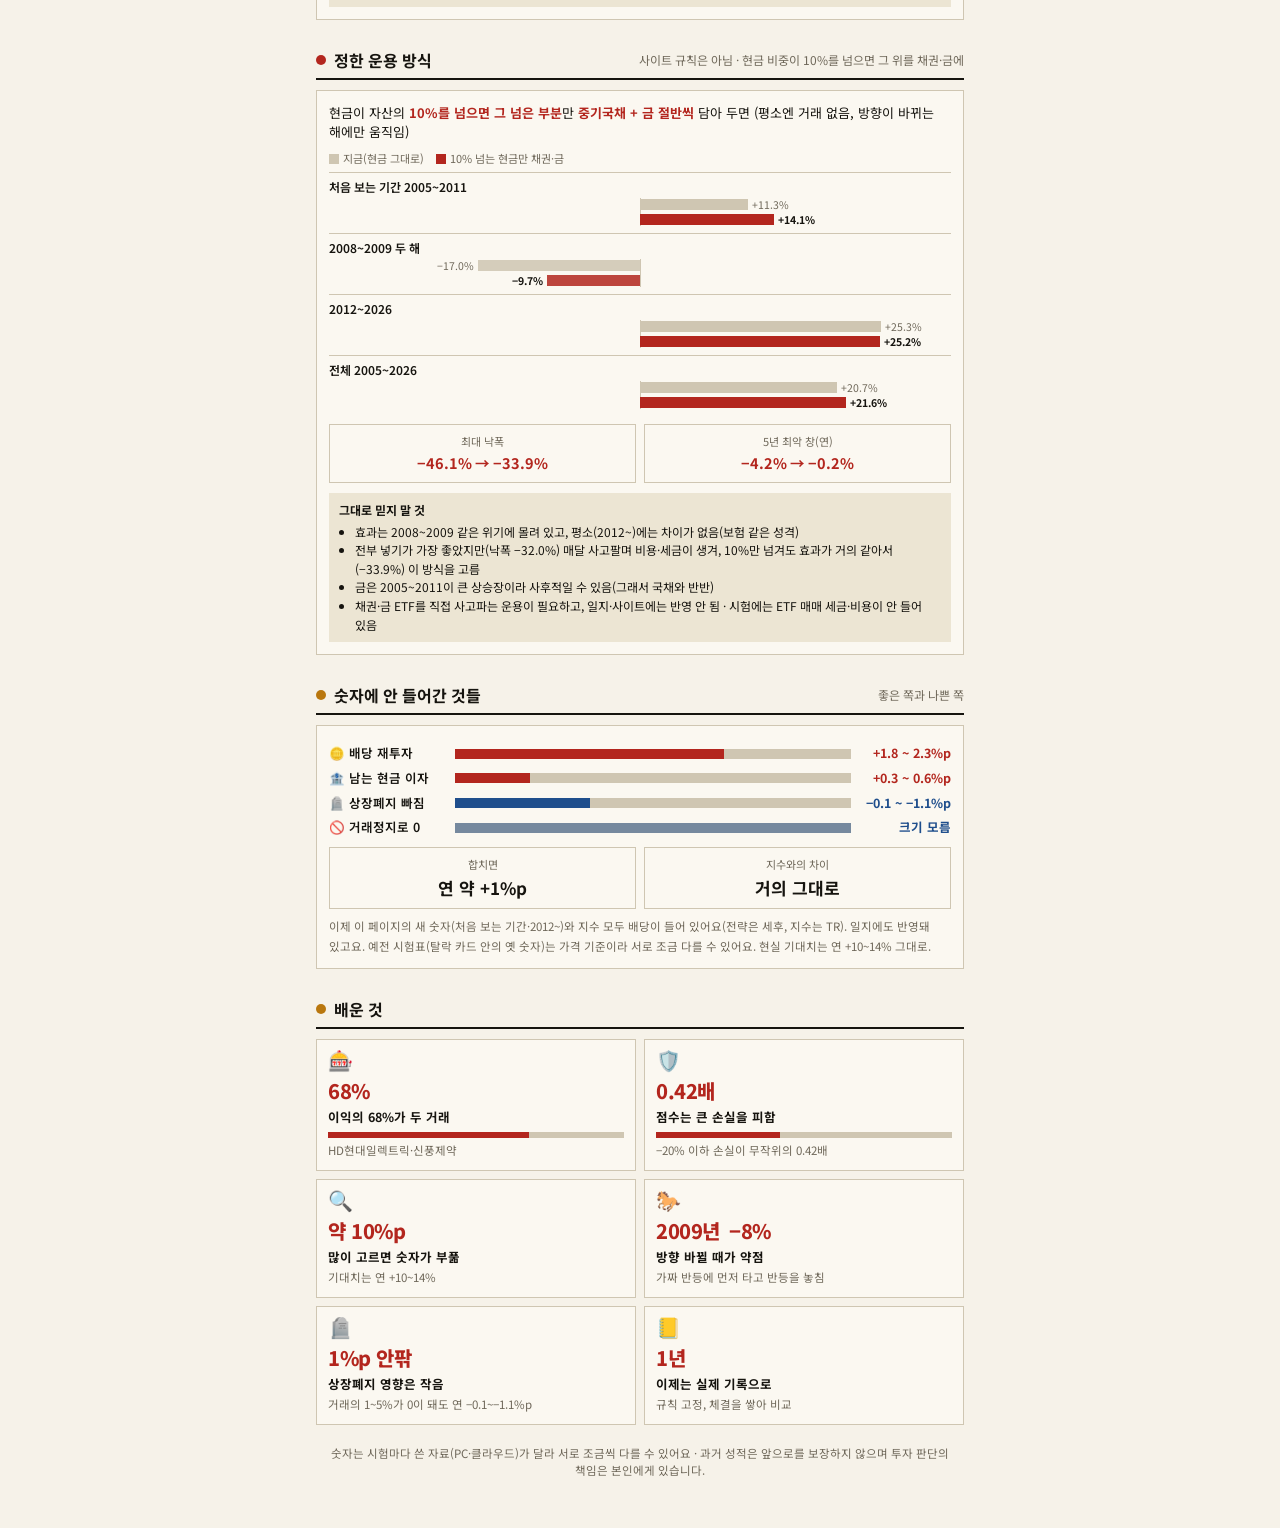
==== commit e5e6d088: "문구·인포그래픽 점검: 기대 수익 카드(+25%대·+11.3%)·낙폭 −46%, 제외 대상(변동성 상품), 현금 10% 규칙, 일지 세금(종합과세 5월)·수급 규칙 설명, 백테스트" ====
--- a/backtest.html
+++ b/backtest.html
@@ -163,7 +163,7 @@
     <div class="bt-ev" data-k="a8"><div class="d">2026-11-27</div><strong>🇰🇷 외국인·기관 수급이 엇갈릴 때만 산다</strong><p>확인 달에 외국인·기관이 둘 다 샀거나 둘 다 팔았으면 제외(한국만, 네이버 자료로 매일 확인).</p><span class="ef">+2.6%p · 같은 비율 무작위 제외는 −6%p</span></div>
     <div class="bt-ev" data-k="a9"><div class="d">2026-11-28</div><strong>🧾 양도세 몫은 4월 말에 모자란 만큼만 미리 확보</strong><p>5월에 낼 세금(작년 이익)이 4월 말 현금(입금 제외)보다 많으면 <b>모자란 세금만큼만</b> 미리 판다(다 팔지 않고 필요한 주 수만). 1순위 이평 아래라 유예 중인 종목, 2순위 점수 낮은 종목.</p><span class="ef">세금 부족 2건→0 · 구매 못 한 달 5→1 · 연 +21.8→+21.9%</span></div>
     <div class="bt-ev" data-k="a11"><div class="d">2026-11-28</div><strong>🛡️ 현금이 자산의 10%를 넘으면 그 위를 채권·금에</strong><p>평소에는 거래 없이 현금 그대로, 현금 비중이 10%를 넘는 위기 구간에만 넘는 부분을 중기국채+금 절반씩. 양도세 몫과 다음 달 구매 돈은 현금으로 둠.</p><span class="ef">위기(2008~09) −17.0% → −9.7%, 낙폭 −46.1% → −33.9% · 평소엔 차이 없음</span></div>
-    <div class="bt-ev" data-k="a10"><div class="d">2026-11-28</div><strong>💰 배당과 배당세를 일지에 넣는다</strong><p>보유 종목의 배당을 받는 달에 세후(미국 15%·한국 15.4%)로 현금에 넣고, 금융소득(배당+해외형 ETF 차익)이 연 2,000만원에 가까워지면 알려 줌.</p><span class="ef">실제 계좌와 맞추려는 변경 · 시험표 수치는 가격 기준 그대로</span></div>
+    <div class="bt-ev" data-k="a10"><div class="d">2026-11-28</div><strong>💰 배당과 배당세를 일지에 넣는다</strong><p>보유 종목의 배당을 받는 달에 세후(미국 15%·한국 15.4%)로 현금에 넣고, 금융소득(배당+해외형 ETF 차익)이 연 2,000만원을 넘으면 종합과세 추가분을 5월에 계산해 현금으로 마련.</p><span class="ef">실제 계좌와 맞추려는 변경 · 새 숫자(처음 보는 기간·2012~)에는 이미 반영</span></div>
   </div>
 
   <div class="bt-h"><span class="dot" style="background:var(--no)"></span>탈락한 것<em>다시 하지 않음</em></div>
@@ -290,7 +290,7 @@
  ['금리 판단 없음','−3.7%p','지금 대비'],['국채10년 6개월 상승 → 즉시 매도','기준 +2.5%p(시총)','거래대금 기준 +4.1%p, 절반 되풀이 100%'],
  ['한국 종목은 한국 금리로','−0.3%p','한국만 보면 −1.7%p'],['판단 기간 3개월','+25.0%','5이평 규칙에서 6개월 +28.7% 대비'],
  ['판단 기간 9·12개월','+13.8·+16.1%','6개월만 좋음(주의할 점)'],
- ['처음 보는 기간 2005~2011에서 금리 판단 없음','+5.6%','지금 +8.5%, 2009년 −16% vs −7%'],['같은 기간 3·9·12개월 기준','+6.5·+6.4·+4.7%','6개월이 가장 좋음(처음 보는 기간에서도 재현)']],
+ ['처음 보는 기간 2005~2011에서 금리 판단 없음','+8.4%','지금 +11.3%, 2009년 −16.7% vs −7.7%'],['같은 기간 3·9·12개월 기준','+10.3·+9.2·+6.5%','6개월(+11.3%)이 가장 좋음(처음 보는 기간에서도 재현)']],
  c:'두 종목 범위 모두에서 같은 방향으로 나은 유일한 판매 요소. 다만 6개월 칸에서만 좋아 "칼날"일 가능성은 남음.'},
 a3:{t:'그 시점 시총 상위만 본다',w:'2026-11-24~25 · 클라우드',r:[
  ['오늘 시총 상위 목록으로 과거 보기','+35.8%','오늘 살아남은 큰 회사만 → 부풀림'],['그때 거래대금 상위 500','+11.2%','같은 규칙(그 당시)'],
@@ -322,7 +322,7 @@
  ['받은 배당(세후) 합계, 2011-12~2026-10','약 1.18억원','1,819건. 미국 15%·한국 15.4% 원천징수 반영'],
  ['연말 금융소득 누적(배당 + 해외형 ETF 차익, 세전)','2022 1,001만 · 2023 1,248만 · 2024 2,768만 · 2025 3,627만','2024년부터 2,000만원 초과 → 금융소득종합과세 대상 규모'],
  ['일지 재계산 검산','최대 12원 차이','새 장부와 시작 시점 바꾸기 계산이 일치']],
- c:'배당은 그달 배당락이 있는 보유 종목의 세후 금액을 월말 현금에 넣는 단순화(실제 입금은 1~2개월 늦을 수 있어 약간 낙관). 종합과세 세액은 소득에 따라 달라서 계산하지 않고 경고만 한다. 이 페이지의 시험표 숫자(연평균 등)는 가격 기준 그대로라 서로 비교는 일관되고, 일지(실제 모사)에만 배당이 들어간다.'},
+ c:'배당은 그달 배당락이 있는 보유 종목의 세후 금액을 월말 현금에 넣는 단순화(실제 입금은 1~2개월 늦을 수 있어 약간 낙관). 금융소득종합과세는 금융소득만 있다고 가정해(기본공제 150만원, 건강보험료는 제외) 5월에 추가분을 계산해 현금에서 낸다(연봉을 넣은 시험은 x41 카드). 새 숫자(처음 보는 기간·2012~)와 일지에는 배당이 들어 있고, 탈락 카드 안의 옛 시험표는 가격 기준이라 서로 조금 다를 수 있다.'},
 a9:{t:'양도세 몫은 4월 말에 모자란 만큼만 미리 확보',w:'2026-11-28 · 클라우드 묶음 49(시총 기준, 2012~) · 실제 납부 시기(다음 해 5월) 기준',r:[
  ['5월 납부 · 모자라면 5월 말에 보유 종목을 비율대로 판매','+21.8%','세금 부족 2건(612만원), 구매 못 한 달 5(2019-05·06, 2022-10, 2023-05·06)'],
  ['5월 납부 · 4월 말에 모자란 세금만큼만 미리 판다(정수 주)','+21.9%','세금 부족 0건, 미리 판 9번 합계 약 1,826만원, 구매 못 한 달 1(2022-10, 후보 0개), 낙폭 −29.3%'],
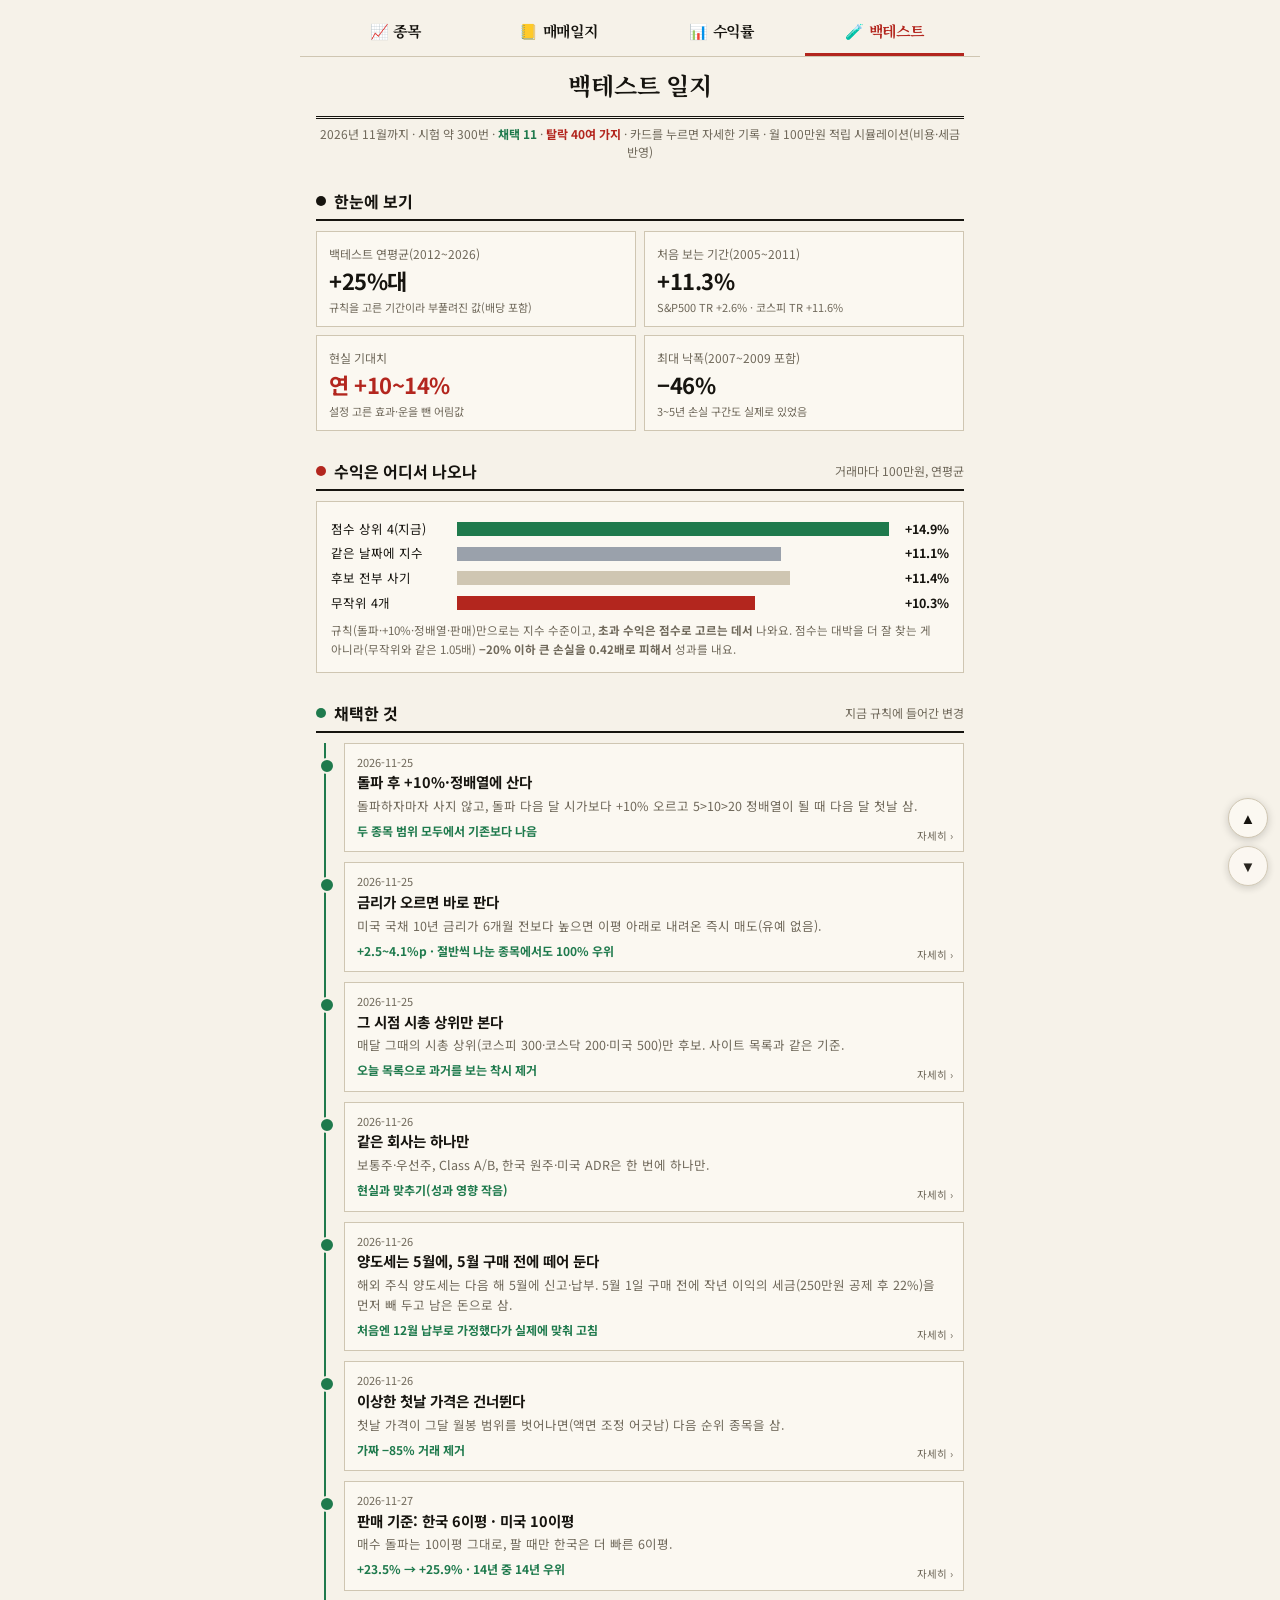
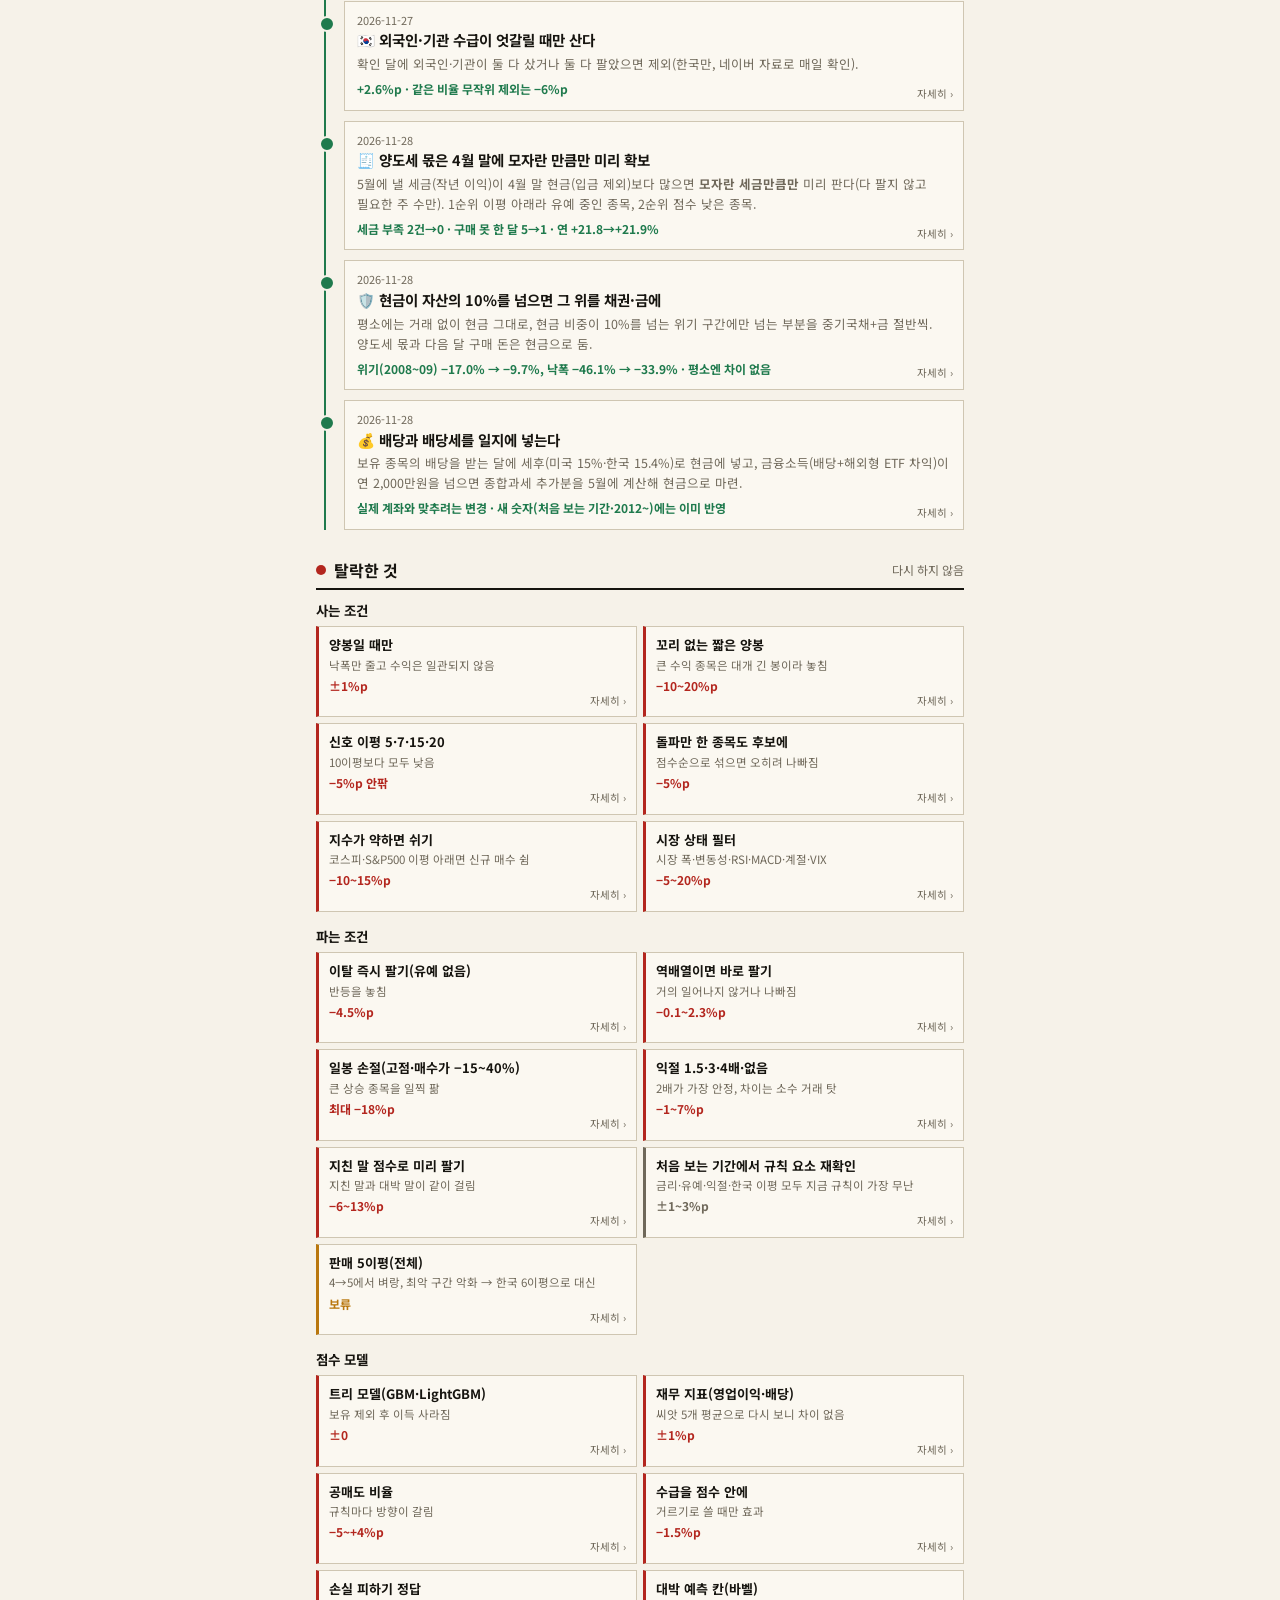
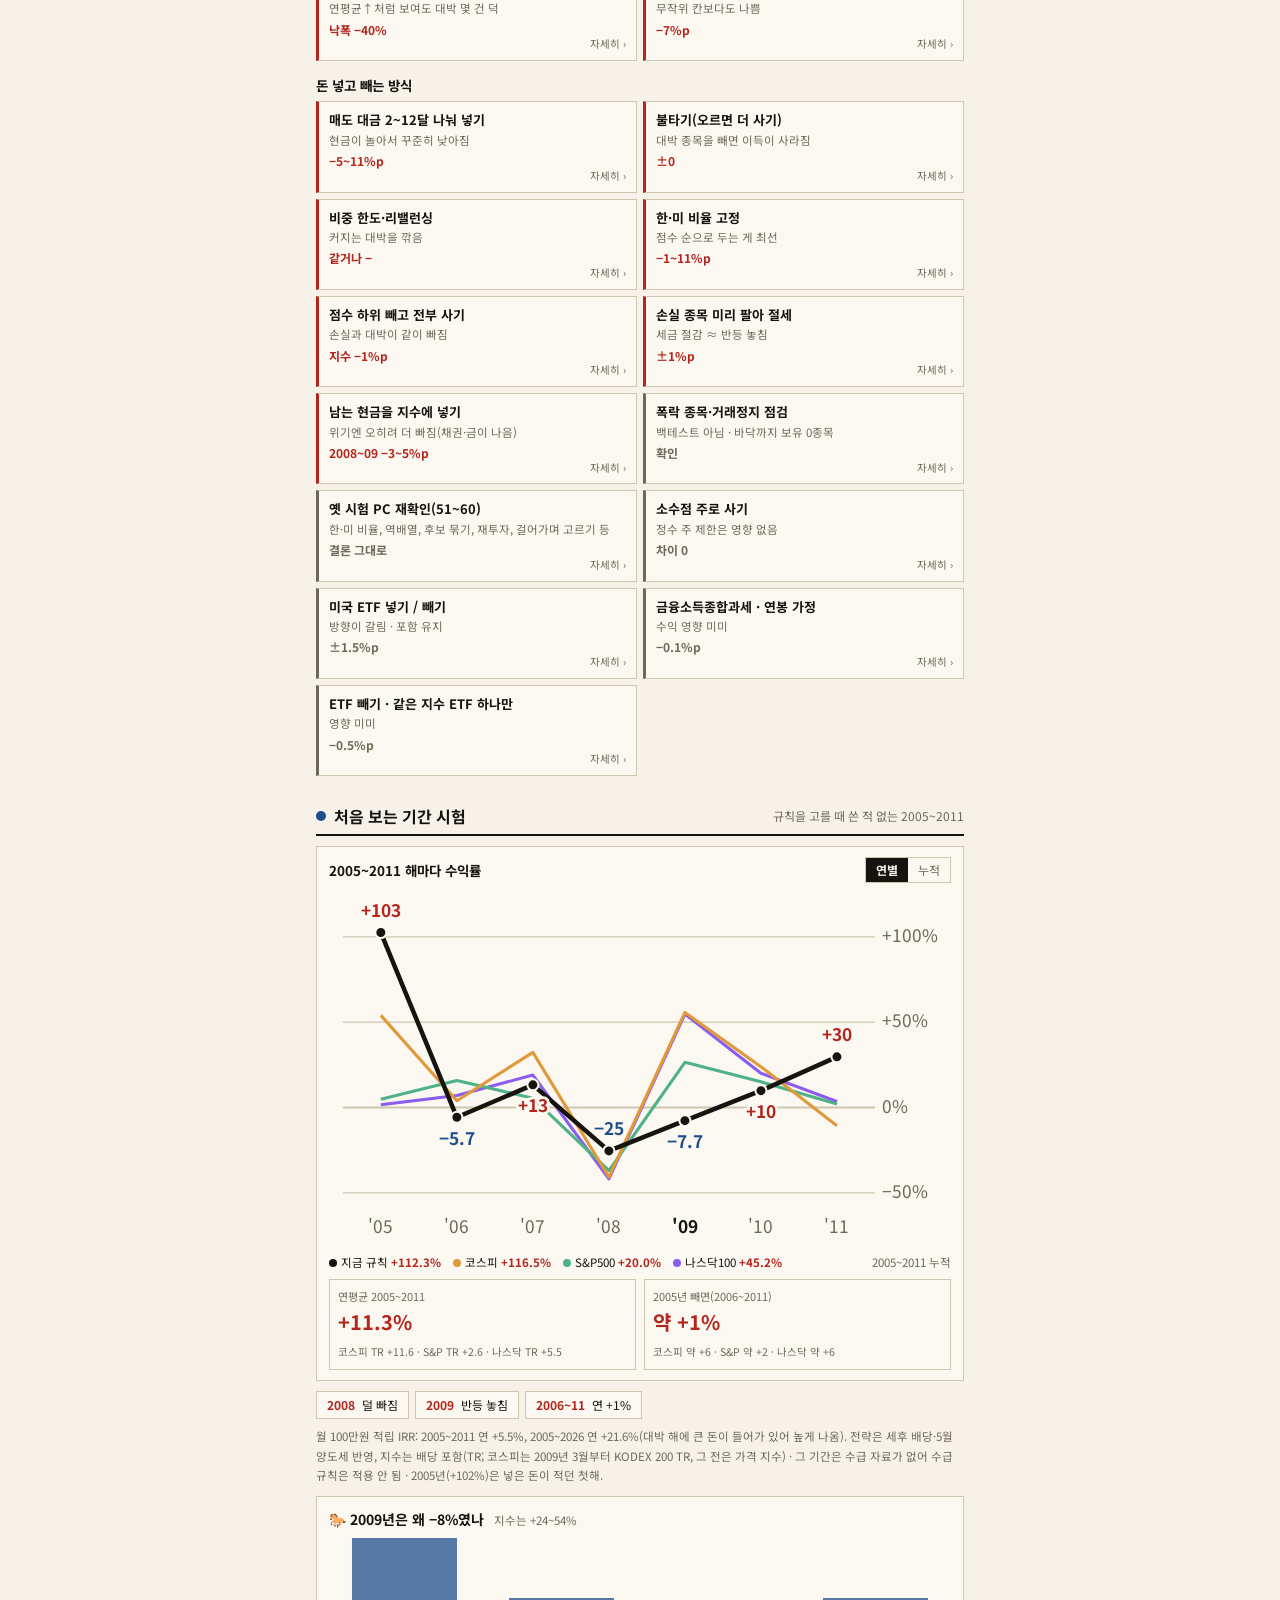
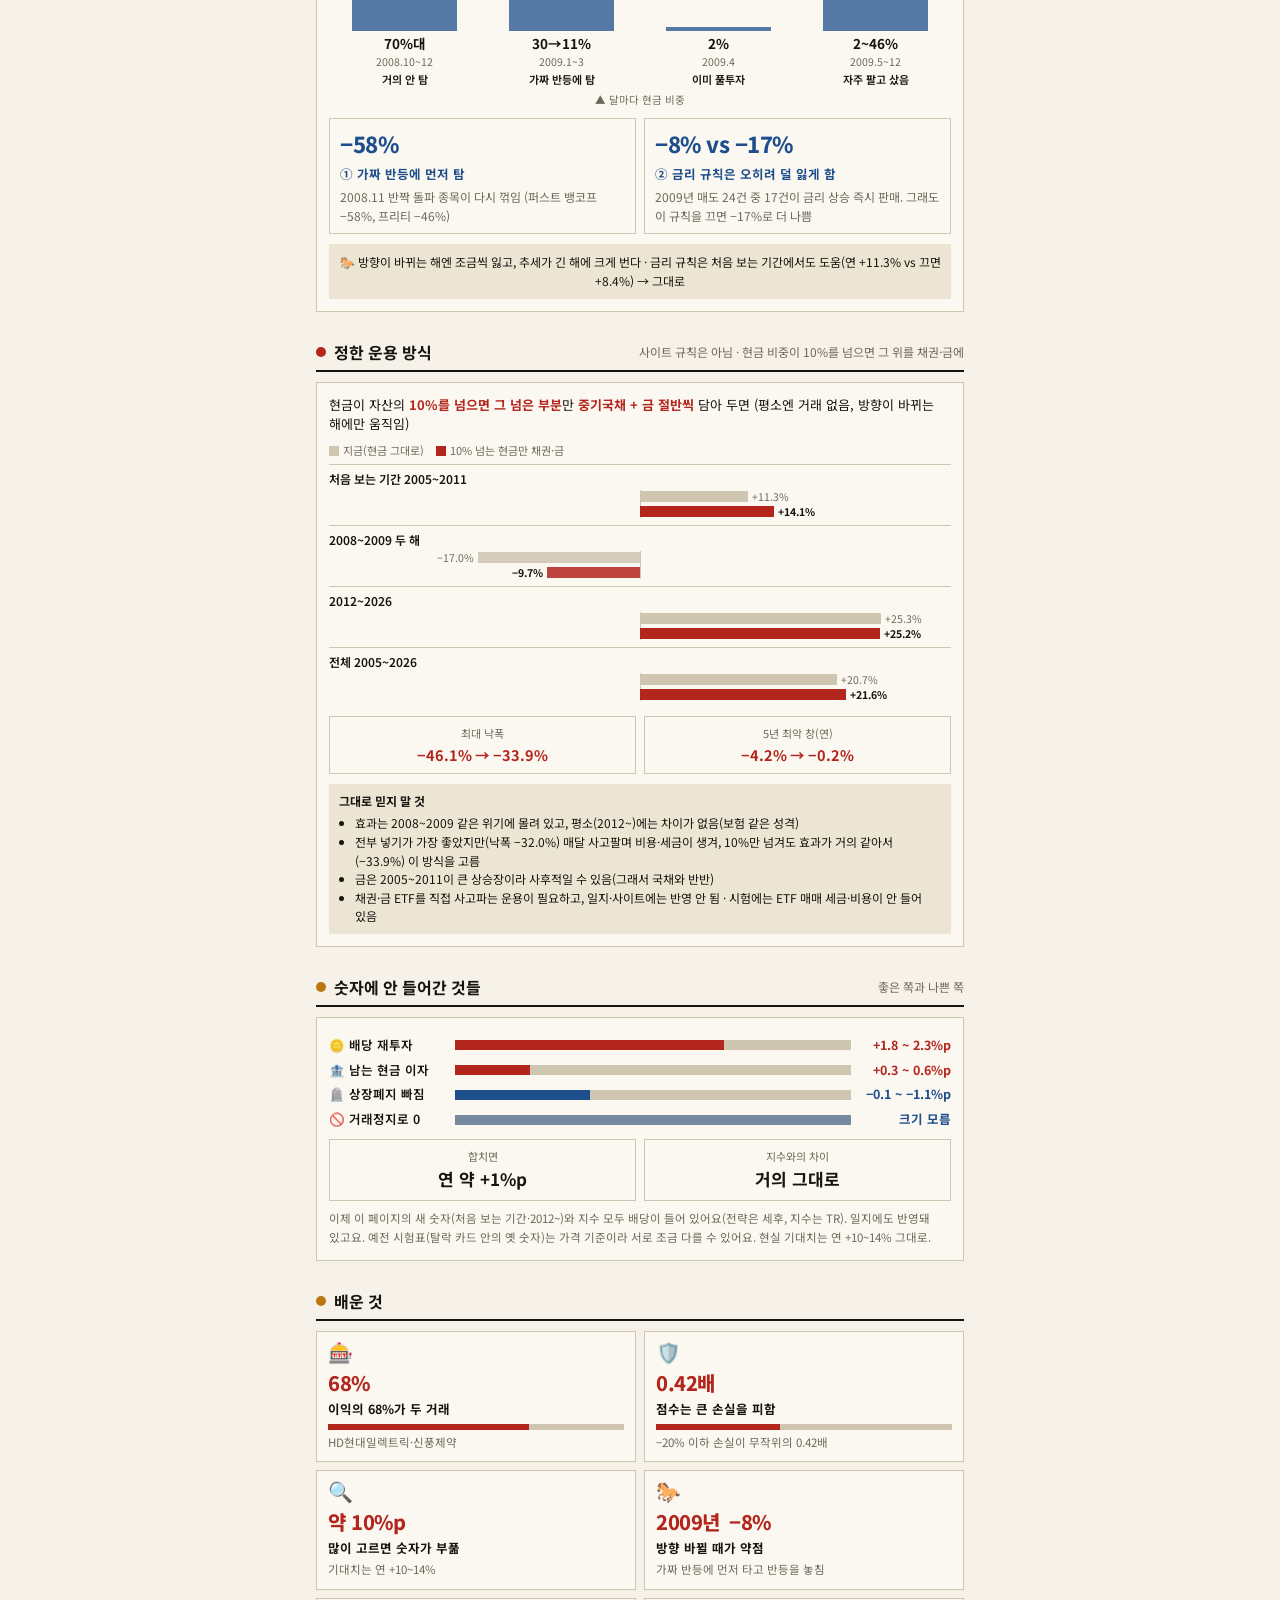
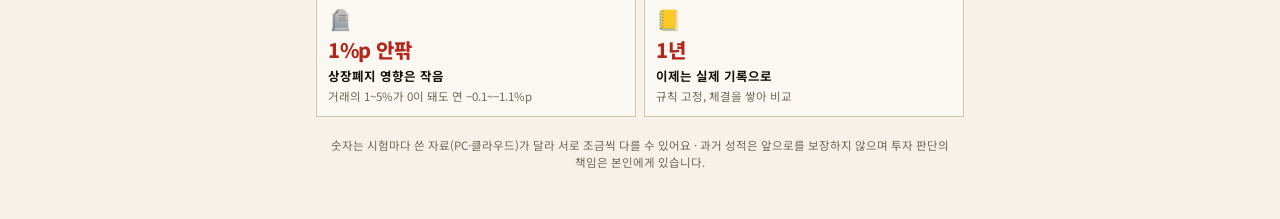
==== commit 678ec4dd: "백테스트 페이지: 오늘 PC 시험 결과를 카드에 기록(처음 보는 기간 재확인, 남는 현금 지수, 폭락·거래정지 점검, 옛 시험 재확인, 기존 카드에 PC 재확인 행) Co-Auth" ====
--- a/backtest.html
+++ b/backtest.html
@@ -181,6 +181,7 @@
     <div class="bt-x" data-k="x9"><strong>일봉 손절(고점·매수가 −15~40%)</strong><span>큰 상승 종목을 일찍 팖</span><b>최대 −18%p</b></div>
     <div class="bt-x" data-k="x10"><strong>익절 1.5·3·4배·없음</strong><span>2배가 가장 안정, 차이는 소수 거래 탓</span><b>−1~7%p</b></div>
     <div class="bt-x" data-k="x11"><strong>지친 말 점수로 미리 팔기</strong><span>지친 말과 대박 말이 같이 걸림</span><b>−6~13%p</b></div>
+    <div class="bt-x same" data-k="x42"><strong>처음 보는 기간에서 규칙 요소 재확인</strong><span>금리·유예·익절·한국 이평 모두 지금 규칙이 가장 무난</span><b>±1~3%p</b></div>
     <div class="bt-x hold" data-k="x12"><strong>판매 5이평(전체)</strong><span>4→5에서 벼랑, 최악 구간 악화 → 한국 6이평으로 대신</span><b>보류</b></div>
   </div></div>
   <div class="bt-grp"><h3>점수 모델</h3><div class="bt-grid">
@@ -198,6 +199,9 @@
     <div class="bt-x" data-k="x22"><strong>한·미 비율 고정</strong><span>점수 순으로 두는 게 최선</span><b>−1~11%p</b></div>
     <div class="bt-x" data-k="x23"><strong>점수 하위 빼고 전부 사기</strong><span>손실과 대박이 같이 빠짐</span><b>지수 −1%p</b></div>
     <div class="bt-x" data-k="x24"><strong>손실 종목 미리 팔아 절세</strong><span>세금 절감 ≈ 반등 놓침</span><b>±1%p</b></div>
+    <div class="bt-x" data-k="x43"><strong>남는 현금을 지수에 넣기</strong><span>위기엔 오히려 더 빠짐(채권·금이 나음)</span><b>2008~09 −3~5%p</b></div>
+    <div class="bt-x same" data-k="x44"><strong>폭락 종목·거래정지 점검</strong><span>백테스트 아님 · 바닥까지 보유 0종목</span><b>확인</b></div>
+    <div class="bt-x same" data-k="x45"><strong>옛 시험 PC 재확인(51~60)</strong><span>한·미 비율, 역배열, 후보 묶기, 재투자, 걸어가며 고르기 등</span><b>결론 그대로</b></div>
     <div class="bt-x same" data-k="x25"><strong>소수점 주로 사기</strong><span>정수 주 제한은 영향 없음</span><b>차이 0</b></div>
     <div class="bt-x same" data-k="x40"><strong>미국 ETF 넣기 / 빼기</strong><span>방향이 갈림 · 포함 유지</span><b>±1.5%p</b></div>
     <div class="bt-x same" data-k="x41"><strong>금융소득종합과세 · 연봉 가정</strong><span>수익 영향 미미</span><b>−0.1%p</b></div>
@@ -299,7 +303,7 @@
 a4:{t:'같은 회사는 하나만',w:'2026-11-26 · 클라우드',r:[['같은 달 같은 회사 2종목 구매','15년 중 2번','GOOG+GOOGL 2012-01·2017-03'],['하나만 사기','+17.3% → +18.0%','2건 차이, 우연 범위']],c:'성과보다 현실과 맞추려는 변경. 보통주·우선주, Class A/B, 한국 원주·미국 ADR을 한 회사로 봄.'},
 a5:{t:'양도세는 5월에, 5월 구매 전에 떼어 둔다',w:'2026-11-26 제안 · 2026-11-28 실제(5월 납부)에 맞춰 고침',r:[['처음(11-26)','12월 말 납부로 가정하고 12월 1일 구매 전에 떼어 둠',''],['지금(11-28)','다음 해 5월에 납부 — 5월 1일 구매 전에 작년 미국 이익의 양도세(250만원 공제 후 22%)를 먼저 빼 둠','']],c:'성과를 올리는 변경이 아니라 실제 납부 시기에 맞춘 운영 규칙. 4월 말에 현금이 모자라면 모자란 만큼만 미리 판다(다음 카드).'},
 a6:{t:'이상한 첫날 가격은 건너뛴다',w:'2026-11-26 · 674건 전수 검사',r:[['첫날 종가가 그달 월봉 범위(±3%) 밖','1건','루멘스바이오스 2014-03: 일봉 112,000원 vs 월봉 2.2~2.9만원'],['그대로 두면','가짜 −85% 거래','']],c:'자료 오류(액면 조정 어긋남) 하나를 막는 안전장치. 다음 순위 종목을 삼.'},
-a7:{t:'판매 기준: 한국 6이평 · 미국 10이평',w:'2026-11-26~27 · PC 묶음 12·13·27·31',r:[
+a7:{t:'판매 기준: 한국 6이평 · 미국 10이평',w:'2026-11-26~27 · PC 묶음 12·13·27·31',r:[['[PC 새 규칙 묶음 112·113] 판매 5이평 / 6이평 / 7이평','+32.9 / +28.6 / +29.1%','10이평 기준 +23.8%, 4이평은 +20.0%(벼랑 그대로)'],['[PC] 한국 6·미국 10(수급 없이)','+26.2%','기준 +23.8%, 3년 최악 +5.3%'],['[PC] 남는 현금을 S&P500 / 코스피에','+27.1 / +28.2%','지수 투자는 운용 방식(위 현금 운용 카드 참조)'],
  ['판매 3이평','+14.8%',''],['4이평','+16.0%','4→5에서 벼랑'],['5이평(전체)','+28.9%','3년 최악 +0.7%로 악화'],['6이평','+25.9%',''],['7이평','+26.4%',''],['10이평(예전)','+23.5%',''],['12·15이평','+21.6·+19.0%',''],
  ['한국 6 · 미국 10','+25.9%','14년 중 14년 우위, 3년 최악 +4.7→+7.5%'],['판매 이평 ±1% 잡음','+26.3~26.4%','10이평은 +21.3~24.5%'],['걸어가며 고르기(격자 72개)','+15.5% vs 고정 +29.8%','고르는 효과 약 10%p, PBO 45%']],
  c:'한국은 빠르게(5~7이평 고원), 미국은 느리게 파는 게 나음. 5이평 전체는 벼랑과 최악 구간 악화로 대신 한국만 6이평.'},
@@ -318,12 +322,36 @@
 x41:{t:'금융소득종합과세 · 다른 소득(연봉) 가정',w:'2026-11-28 · PC 묶음 163(새 규칙, 한국6·미국10+수급)',r:[
  ['종합과세 안 냄 / 금융소득만 있다고 가정','+30.7% · 31.52억','추가세 0'],['다른 소득 3,000만원','+30.7% · 31.45억','추가세 합계 384만원(4개 해)'],['다른 소득 5,000만원','+30.7% · 31.37억','839만원(4개 해)'],['다른 소득 8,800만원','+30.6% · 31.25억','1,554만원'],['다른 소득 1.5억 / 3억','+30.6% · 31.19 / 31.17억','1,828만 / 1,983만원']],
  c:'수익률 영향은 연 0.1%p 안팎. 금융소득이 2,000만원을 넘는 해에만 5월에 추가 현금이 필요하고, 그 몫은 4월 말에 미리 확보하는 규칙으로 처리됨.'},
+x42:{t:'처음 보는 기간에서 규칙 요소 재확인',w:'2026-11-28 · PC 묶음 46·146(옛 기간 2005~, 새 규칙 배당·세금 포함, 한국6·미국10+수급 기준)',r:[
+ ['지금 규칙','처음 보는 기간 +11.3% · 2012~ +25.3% · 전체 +20.7%','2008~09 −17.0%'],
+ ['금리 판단 없음','+8.4% · +16.8% · +14.1%','2008~09 −20.8%'],['금리 3·9·12개월 기준','+10.3·+9.2·+6.5% (2012~ +25.7·+16.5·+19.3%)','6개월이 가장 좋음'],
+ ['유예 즉시 / 3달 / 4달(금리 포함)','+10.0 / +9.5 / +6.3% (2012~ +23.7 / +21.4 / +20.9%)','2달이 가장 무난'],
+ ['익절 없음 / 3배','+10.5 / +10.5% (2012~ +23.9 / +26.7%)','3배는 소수 대박 거래 영향'],
+ ['한국 5이평 / 7이평 / 8이평(미국 10)','+10.0 / +12.0 / +11.1% (2012~ +26.4 / +24.8 / +23.9%)','6~7 고원']],
+ c:'고른 기간(2012~)과 처음 보는 기간 모두에서 지금 규칙(금리 6개월·유예 2달·익절 2배·한국 6이평)이 가장 무난. 어느 요소도 한쪽 기간에서만 좋아지는 경우가 많아 바꾸지 않음.'},
+x43:{t:'남는 현금을 지수에 넣기',w:'2026-11-28 · PC 묶음 45·145(옛 기간 2005~, 코스피는 KODEX 200 TR 이어 붙임 수정 후)',r:[
+ ['현금 그대로(지금)','처음 보는 기간 +11.3% · 2008~09 −17.0% · 2012~ +25.3% · 전체 +20.7%','낙폭 −47.5%(옛 규칙 기준)'],
+ ['남는 현금 → S&P500','+9.7% · −22.0% · +27.7% · +21.6%','낙폭 −53.9%'],['→ 나스닥100','+9.9% · −20.2% · +27.5% · +21.7%','낙폭 −52.8%'],['→ 코스피','+13.3% · −20.7% · +27.2% · +22.6%','낙폭 −58.8%'],['→ S&P500·코스피 절반','+11.6% · −21.1% · +27.4% · +22.1%','낙폭 −56.1%']],
+ c:'지수에 넣으면 상승장(2012~)에서는 +2%p 정도 낫지만, 위기(2008~09)에서는 현금보다 더 빠지고 낙폭이 커짐. 채권·금이 위기 방어에 맞아서 지수 투자는 후보에서 제외.'},
+x44:{t:'폭락 종목·거래정지 점검',w:'2026-11-28 · PC 묶음 48(백테스트 아님, 옛 기간 2005~ 자료)',r:[
+ ['−80% 넘게 폭락한 종목(2000~)','449개(한국 284·미국 165)','그중 되살아남(바닥의 3배↑) 242개'],
+ ['폭락 구간에 규칙 거래가 열린 종목','362개','최악 거래 −50% 이하 28건(6%), −30% 이하 104건'],
+ ['바닥까지 들고 있던 종목','0','바닥 12개월 안에 산 거래 29건, 수익 중앙값 −22%'],
+ ['지금 거래정지 코스피·코스닥(자료 있는 22개)','정지 때 보유로 표시된 종목 1개','드래곤플라이(나머지 21개는 정지 전에 정리됨)'],
+ ['월 적립 IRR(장부 평가금 기준)','2008말 −5% · 2011말 +5.5% · 2015말 +7.3% · 2020말 +17.5% · 2026-10 +21.6%','2005~2026-10, 최종 약 43.8억']],
+ c:'폭락 종목에 바닥까지 물려 있는 경우는 없었고, 거래정지 직전 보유도 1/22로 드묾. 갑작스러운 정지 위험은 남음.'},
+x45:{t:'옛 시험 PC 재확인(묶음 51~60)',w:'2026-11-28 · PC 묶음 51~60·105·106·112·113·139',r:[
+ ['한·미 비율 고정(51)','최종 평가액 A 14.5억 vs 최고 고정 13.7억','고정 비율은 모두 열세'],['역배열 즉시 판매(52)','R1 +21.9 · R2 +22.1 · R3 +21.5% (기준 +22.2%)','차이 없음'],
+ ['후보 묶기(53)','돌파만 +15.0% · 둘 다 +12.5% (확인만 +22.2%)','채택 안 함'],['합치기(54)·재투자 비중(55)','합칠수록 나쁨 · 신규 95~0% −0.2~−6.4%p','채택 안 함'],
+ ['걸어가며 고르기(56·60)','+16.0% vs 고정 +24.2%','설정을 사후에 고른 효과가 큼'],['산 달 말 판매 건너뛰기(57)·같은 회사(58)','−1.2%p · +0.0%p',''],
+ ['점수 재학습 28가지(59)','기준 대비 일관 우위 변형 없음','점수 모델 그대로'],['새 규칙 매도·자금·비용·세금(105·106)','A +23.8%, 변형 대부분 −1~−7%p','익절 2.5배·VIX 병용 등 소수는 +2~3%p지만 한쪽 기간만']],
+ c:'모든 재확인에서 결론이 이전과 같음. 규칙 고정.'},
 a10:{t:'배당과 배당세를 일지에 넣는다',w:'2026-11-28 · 사용자 요청(실제 투자와 맞춤) · 클라우드 장부',r:[
  ['받은 배당(세후) 합계, 2011-12~2026-10','약 1.18억원','1,819건. 미국 15%·한국 15.4% 원천징수 반영'],
  ['연말 금융소득 누적(배당 + 해외형 ETF 차익, 세전)','2022 1,001만 · 2023 1,248만 · 2024 2,768만 · 2025 3,627만','2024년부터 2,000만원 초과 → 금융소득종합과세 대상 규모'],
  ['일지 재계산 검산','최대 12원 차이','새 장부와 시작 시점 바꾸기 계산이 일치']],
  c:'배당은 그달 배당락이 있는 보유 종목의 세후 금액을 월말 현금에 넣는 단순화(실제 입금은 1~2개월 늦을 수 있어 약간 낙관). 금융소득종합과세는 금융소득만 있다고 가정해(기본공제 150만원, 건강보험료는 제외) 5월에 추가분을 계산해 현금에서 낸다(연봉을 넣은 시험은 x41 카드). 새 숫자(처음 보는 기간·2012~)와 일지에는 배당이 들어 있고, 탈락 카드 안의 옛 시험표는 가격 기준이라 서로 조금 다를 수 있다.'},
-a9:{t:'양도세 몫은 4월 말에 모자란 만큼만 미리 확보',w:'2026-11-28 · 클라우드 묶음 49(시총 기준, 2012~) · 실제 납부 시기(다음 해 5월) 기준',r:[
+a9:{t:'양도세 몫은 4월 말에 모자란 만큼만 미리 확보',w:'2026-11-28 · 클라우드 묶음 49(시총 기준, 2012~) · 실제 납부 시기(다음 해 5월) 기준',r:[['[PC 재확인·묶음 49] 5월 납부 · 4월 말 모자란 만큼만 미리 판다','+28.7%','세금 부족 0건, 미리 판 9건 약 2,031만원, 구매 못 한 달 1(2022-10), 낙폭 −21.6%'],['[PC] 12월 말 납부(예전 가정) · 비율 판매','+28.9%','차이 0.2%p'],
  ['5월 납부 · 모자라면 5월 말에 보유 종목을 비율대로 판매','+21.8%','세금 부족 2건(612만원), 구매 못 한 달 5(2019-05·06, 2022-10, 2023-05·06)'],
  ['5월 납부 · 4월 말에 모자란 세금만큼만 미리 판다(정수 주)','+21.9%','세금 부족 0건, 미리 판 9번 합계 약 1,826만원, 구매 못 한 달 1(2022-10, 후보 0개), 낙폭 −29.3%'],
  ['(예전 가정) 12월 말 납부 · 모자라면 비율 판매','+21.6%','세금 부족 1건, 구매 못 한 달 4'],
@@ -350,15 +378,15 @@
 x14:{t:'재무 지표(영업이익·배당)',w:'2026-11-25 · PC(SEC 자료)',r:[['기준','+10.3%','씨앗 5개 평균'],['+영업이익·순이익 흑자','+11.4%','앞 +11.7 / 뒤 +10.9, 미국 변화 없음'],['+영업이익 마진·증가율','+9.1%',''],['씨앗 1개일 때','뒤쪽 +14.2%','우연']],c:'앞뒤 방향이 갈리고 미국 열 변화 없음. 채택 근거 없음.'},
 x15:{t:'공매도 비율',w:'2026-11-26 · PC 묶음 17(FINRA 2018-08~)',r:[['높은 종목 제외','−1.3~−4.5%p','10이평'],['낮은 종목만·낮은 순','−3.1~−5.0%p','두 규칙 모두'],['높은 순(대조)','+3.1 / −5.8%p','규칙마다 반대'],['표본','약 264거래','2019~']],c:'일관된 신호 없음. 공매도 많음 = 위험이라는 근거도 없음.'},
 x16:{t:'수급을 점수 안에',w:'2026-11-28 · 클라우드 묶음 43',r:[['지금 점수','+21.8%','낙폭 −31.5%'],['+수급 지표 5개','+20.3%','낙폭 −34.2%'],['+수급·손실 정답','+19.9~20.8%','']],c:'수급은 "같은 방향이면 제외"로 거를 때만 효과.'},
-x17:{t:'손실 피하기 정답으로 학습',w:'2026-11-28 · 클라우드 묶음 43',r:[['지금 점수','+21.8%','거래 평균 +14.6%, 상위 10 뺀 +8.3%'],['−20% 이하면 −1','+21.0%','낙폭 −28.0%'],['−10% 이하면 −1','+23.1%','낙폭 −41.1%, 상위 10 뺀 +6.1%'],['손실만 반영','+23.3%','낙폭 −39.9%, 2017~21에 몰림'],['이익 절반만','+20.1%','']],c:'연평균이 오른 변형은 대박 몇 건 덕. 거래 평균·낙폭 모두 나빠짐.'},
+x17:{t:'손실 피하기 정답으로 학습',w:'2026-11-28 · 클라우드 묶음 43',r:[['[PC 묶음 43] 지금 점수(기준)','+28.9%','낙폭 −21.5%, 상위 10 뺀 평균 +8.5%'],['[PC] −20% 이하면 −1','+28.0%','낙폭 −17.5%, 상위 10 뺀 +7.9%'],['[PC] −10% 이하면 −1','+28.9%','낙폭 −17.3%, 상위 10 뺀 +6.9%, 해마다 8/14'],['[PC] 수급 지표 5개 추가','+27.4%','낙폭 −18.9%'],['지금 점수','+21.8%','거래 평균 +14.6%, 상위 10 뺀 +8.3%'],['−20% 이하면 −1','+21.0%','낙폭 −28.0%'],['−10% 이하면 −1','+23.1%','낙폭 −41.1%, 상위 10 뺀 +6.1%'],['손실만 반영','+23.3%','낙폭 −39.9%, 2017~21에 몰림'],['이익 절반만','+20.1%','']],c:'연평균이 오른 변형은 대박 몇 건 덕. 거래 평균·낙폭 모두 나빠짐.'},
 x18:{t:'대박 예측 칸(바벨)',w:'2026-11-26 · PC 묶음 21',r:[['점수 3 + 대박 예측 1','+17.2%','10이평'],['점수 3 + 무작위 1(대조)','+24.7%',''],['대박 2칸','+16.4%',''],['변동성·봉 길이 순','+11.0~16.1%','']],c:'대박 예측 점수는 대박을 못 찾고 오히려 나쁜 종목을 고름.'},
-x19:{t:'매도 대금 2~12달 나눠 넣기',w:'2026-11-27 · 클라우드 묶음 39',r:[['한 번에(지금)','+21.8%','낙폭 −31.5%'],['2달','+16.2%',''],['3달','+15.1%',''],['6달','+12.8%',''],['12달','+10.3%','낙폭 −14.4%']],c:'나눌수록 쉬는 현금이 늘어 꾸준히 낮아짐. 거래당 평균은 같음.'},
+x19:{t:'매도 대금 2~12달 나눠 넣기',w:'2026-11-27 · 클라우드 묶음 39',r:[['[PC 재확인·새 규칙 139] 한 번에(지금)','+30.9%','낙폭 −20.8%'],['[PC] 2달 / 3달 / 6달 / 12달','+22.9 / +21.7 / +18.1 / +14.0%','낙폭 −17.6 → −13.7%, 해마다 이긴 해 9 → 5/14'],['한 번에(지금)','+21.8%','낙폭 −31.5%'],['2달','+16.2%',''],['3달','+15.1%',''],['6달','+12.8%',''],['12달','+10.3%','낙폭 −14.4%']],c:'나눌수록 쉬는 현금이 늘어 꾸준히 낮아짐. 거래당 평균은 같음.'},
 x20:{t:'불타기(오르면 더 사기)',w:'2026-11-27 · PC 묶음 25·29~31',r:[['불타기 없음','+25.6%',''],['+15~100%에서 0.25~2배 추가','+26.0~33.2%','곡선은 매끄러움'],['상위 3종목 빼면','−0.1~−0.4%p','이득 사라짐'],['낙폭','+2%p 커짐','']],c:'대박 종목에 더 싣는 효과일 뿐 새 우위가 아님.'},
 x21:{t:'비중 한도·리밸런싱',w:'2026-11-26 · AD9 묶음 4',r:[['한 종목 15·20·30% 한도','같거나 나쁨',''],['12월 평균으로 줄이기','같거나 나쁨',''],['분기마다 1.5배 넘으면 줄이기','같거나 나쁨','']],c:'커지는 대박 종목을 깎아 손해. 이 전략은 끝까지 들고 가는 구조.'},
 x22:{t:'한·미 비율 고정',w:'2026-11-26 · 클라우드',r:[['점수 순(지금, 한국 16%·미국 84%)','+21.0%','낙폭 −30.5%'],['미국 3 : 한국 1','+19.7%','낙폭 −39.0%'],['2 : 2','+14.9%',''],['한국 4','+11.5%','낙폭 −45.8%'],['미국 4','+16.3%','낙폭 −44.9%']],c:'점수 순으로 두면 한·미가 알아서 섞임.'},
-x23:{t:'점수 하위 빼고 전부 사기',w:'2026-11-27 · 클라우드 묶음 41',r:[['후보 전부','+11.4%','지수 대비 −1.2%p'],['하위 10~70% 빼기','+11.1~11.2%','큰 손실 9.5→4.1%, 대박도 줄어'],['무작위 4개','+10.0~11.2%','가장 나쁨'],['점수 하위 4개','+14.2%','큰 손실 22%·대박 5.5%'],['점수 상위 4개','+14.9%','큰 손실 3.9%']],c:'점수는 조용함–요동 축. 하위를 빼면 손실과 대박이 같이 빠짐.'},
+x23:{t:'점수 하위 빼고 전부 사기',w:'2026-11-27 · 클라우드 묶음 41',r:[['[PC 묶음 40·41] 점수 상위 4(거래마다 100만원)','IRR +16.6%','지수 대비 +3.6%p, 큰 손실 4.5%'],['[PC] 후보 전부','IRR +11.3%','지수 대비 −3.5%p, 큰 손실 9.1%'],['[PC] 점수 하위 10~70% 빼기','IRR +10.8~11.1%','지수를 못 넘음'],['[PC] 점수 하위 4개 / 무작위 4개','+14.8% / +10.9~12.2%','하위 4는 큰 손실 21%'],['후보 전부','+11.4%','지수 대비 −1.2%p'],['하위 10~70% 빼기','+11.1~11.2%','큰 손실 9.5→4.1%, 대박도 줄어'],['무작위 4개','+10.0~11.2%','가장 나쁨'],['점수 하위 4개','+14.2%','큰 손실 22%·대박 5.5%'],['점수 상위 4개','+14.9%','큰 손실 3.9%']],c:'점수는 조용함–요동 축. 하위를 빼면 손실과 대박이 같이 빠짐.'},
 x24:{t:'손실 종목 미리 팔아 절세',w:'2026-11-26 · PC',r:[['기준','+23.3%','양도세 92.7백만원'],['11월 말 손실 판매','+23.4%','37건'],['12월 말','+22.1%',''],['10월 말','+24.2%',''],['손실 20%↑ 매달 정리','0~12건','기존 규칙이 이미 팖']],c:'세금 절감과 반등을 놓치는 손해가 비슷해 상쇄.'},
-x25:{t:'소수점 주로 사기',w:'2026-11-27 · 클라우드 묶음 42',r:[['정수 주(지금)','+21.8%',''],['소수점 주','+21.8%','낙폭·3·5년 창도 같음'],['월 1000만원','+21.6% / +21.6%','정수/소수점']],c:'1주 단위 제한은 성과에 영향 없음. 성과 차이는 달마다 들어가는 금액에서 생김.'},
+x25:{t:'소수점 주로 사기',w:'2026-11-27 · 클라우드 묶음 42',r:[['[PC 묶음 42] 정수 주 vs 소수점 주','+28.9% vs +28.9%','다음 순위로 채우기 없으면 +23.6%'],['[PC] 월 1000만원 정수/소수점','+28.8 / +28.8%','차이 0'],['정수 주(지금)','+21.8%',''],['소수점 주','+21.8%','낙폭·3·5년 창도 같음'],['월 1000만원','+21.6% / +21.6%','정수/소수점']],c:'1주 단위 제한은 성과에 영향 없음. 성과 차이는 달마다 들어가는 금액에서 생김.'},
 x26:{t:'ETF 빼기 · 같은 지수 ETF 하나만',w:'2026-11-26~27 · PC',r:[['ETF 포함(지금)','+23.0%',''],['ETF 제외','+22.4%','−0.5%p'],['ETF만(대조)','+4.9%',''],['같은 지수 ETF 하나만','−0.3~−0.4%p','179개월 중 2번']],c:'ETF는 안정적 보조 역할. 영향 미미.'}
 };
 
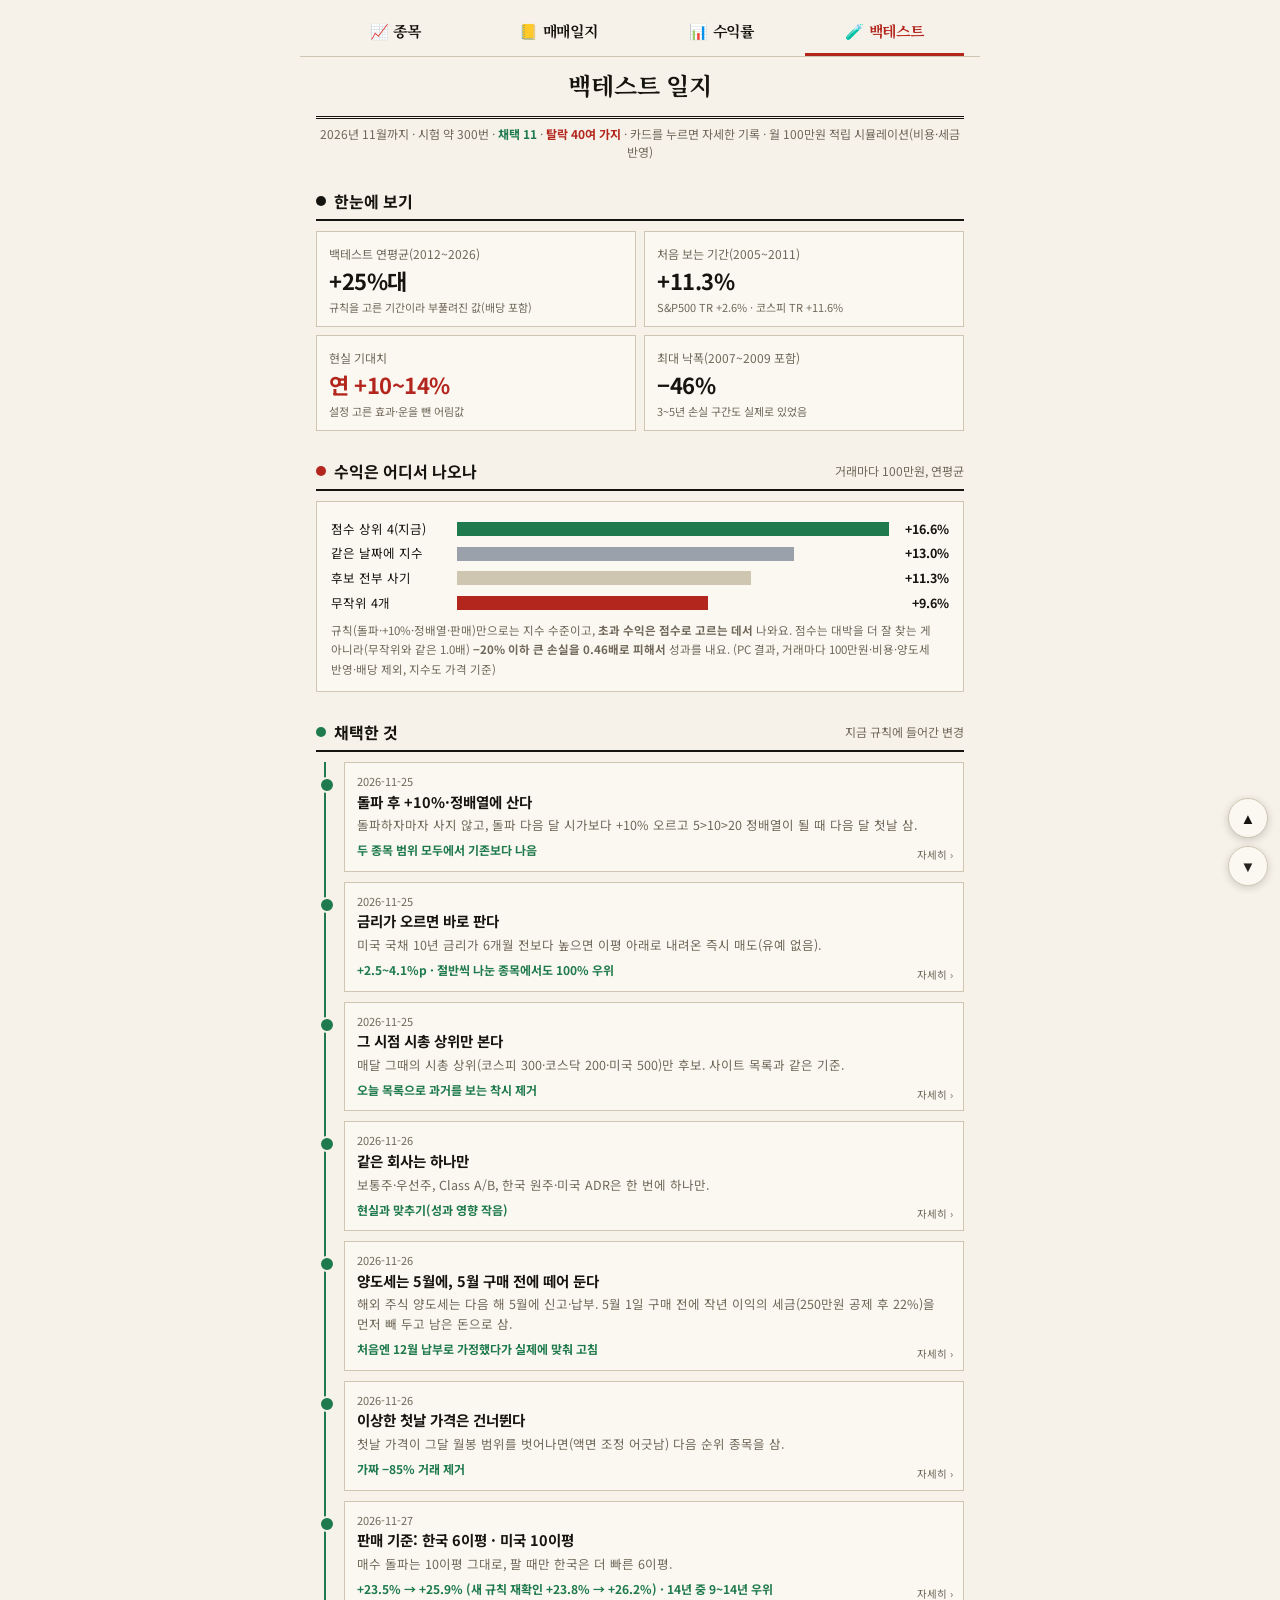
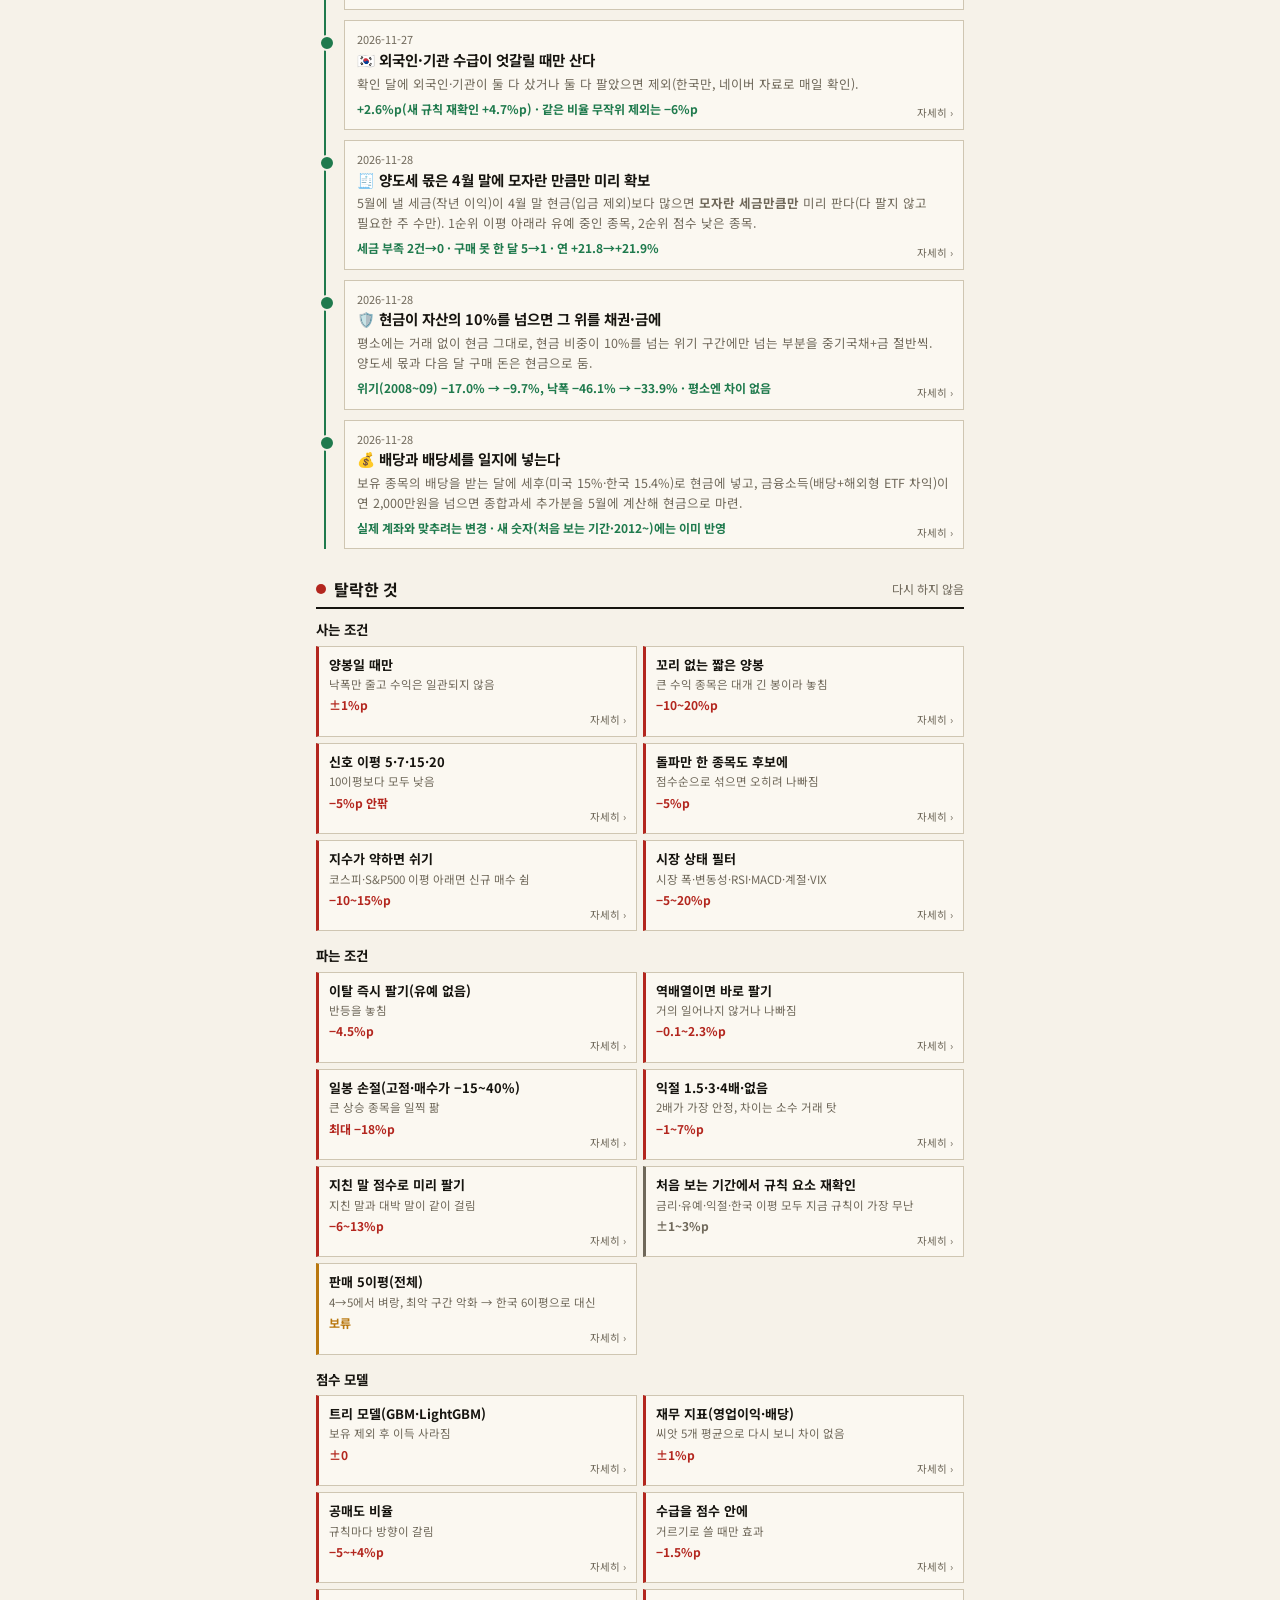
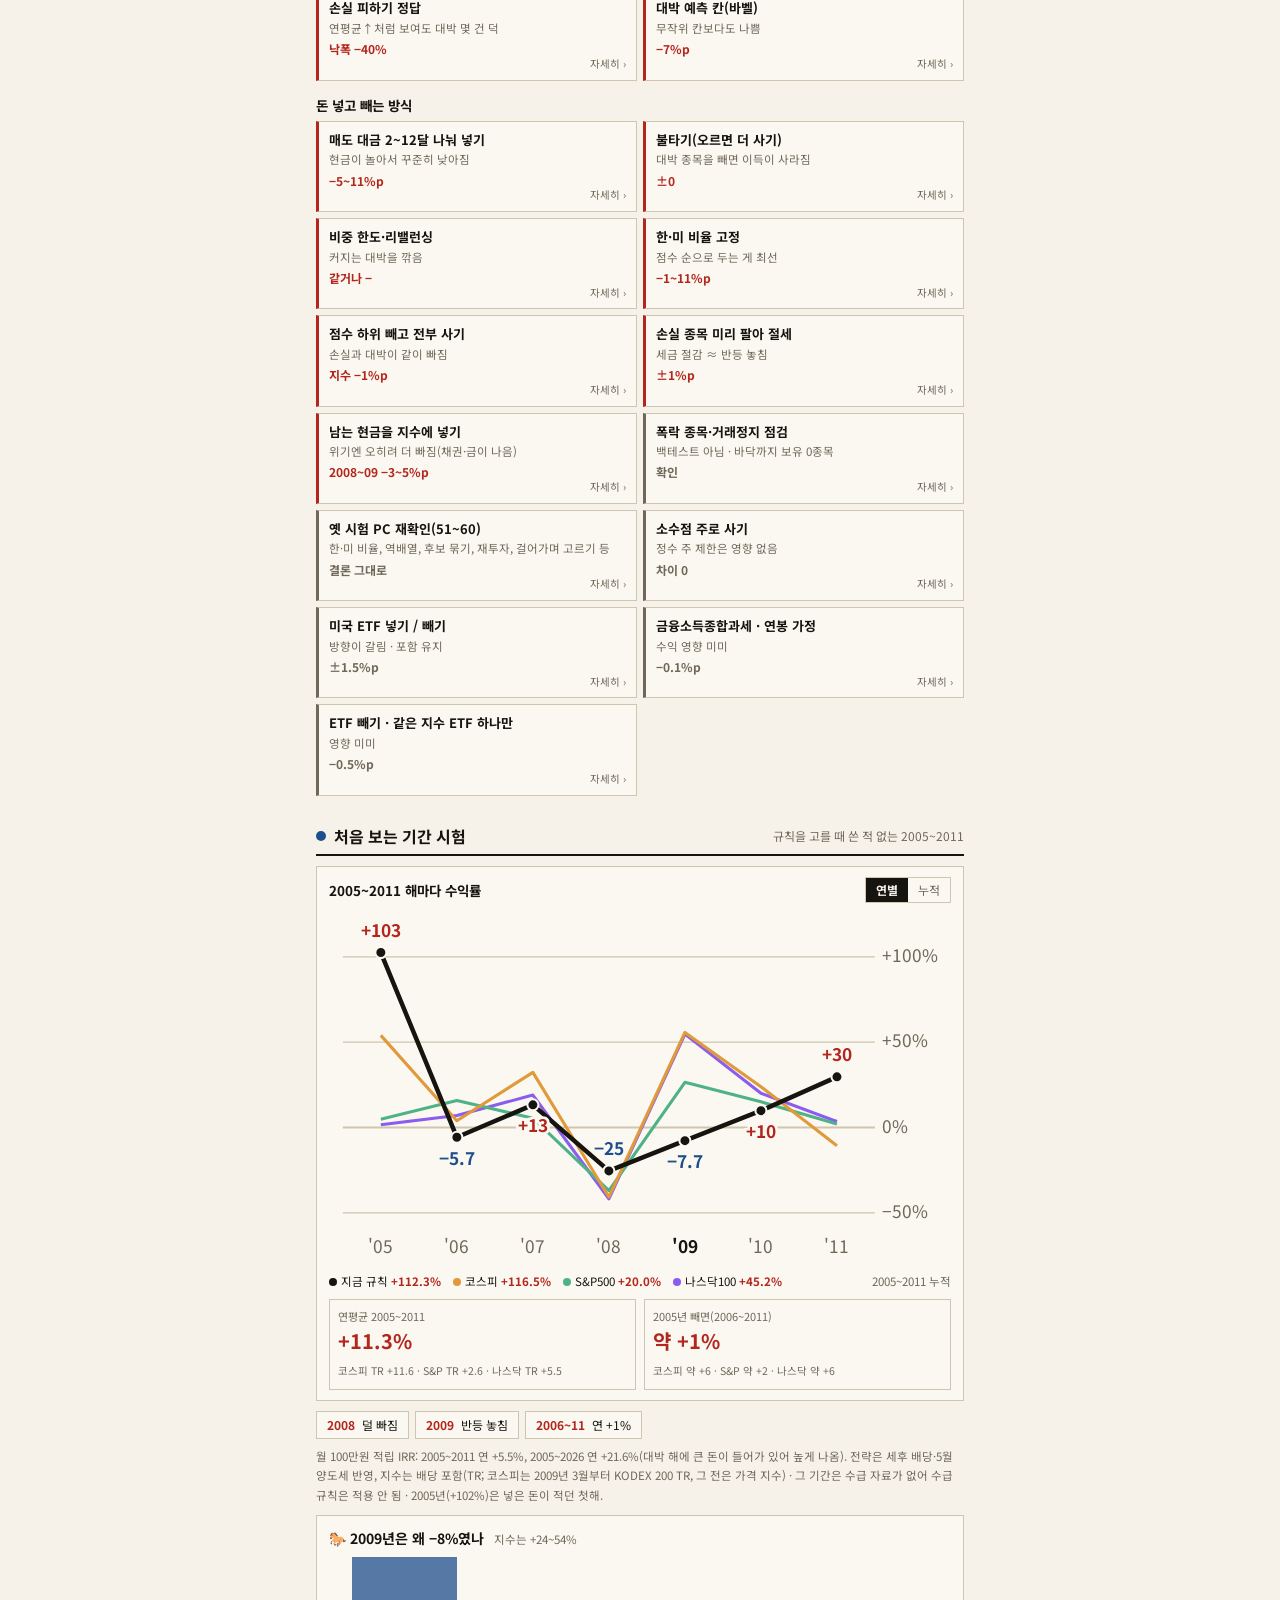
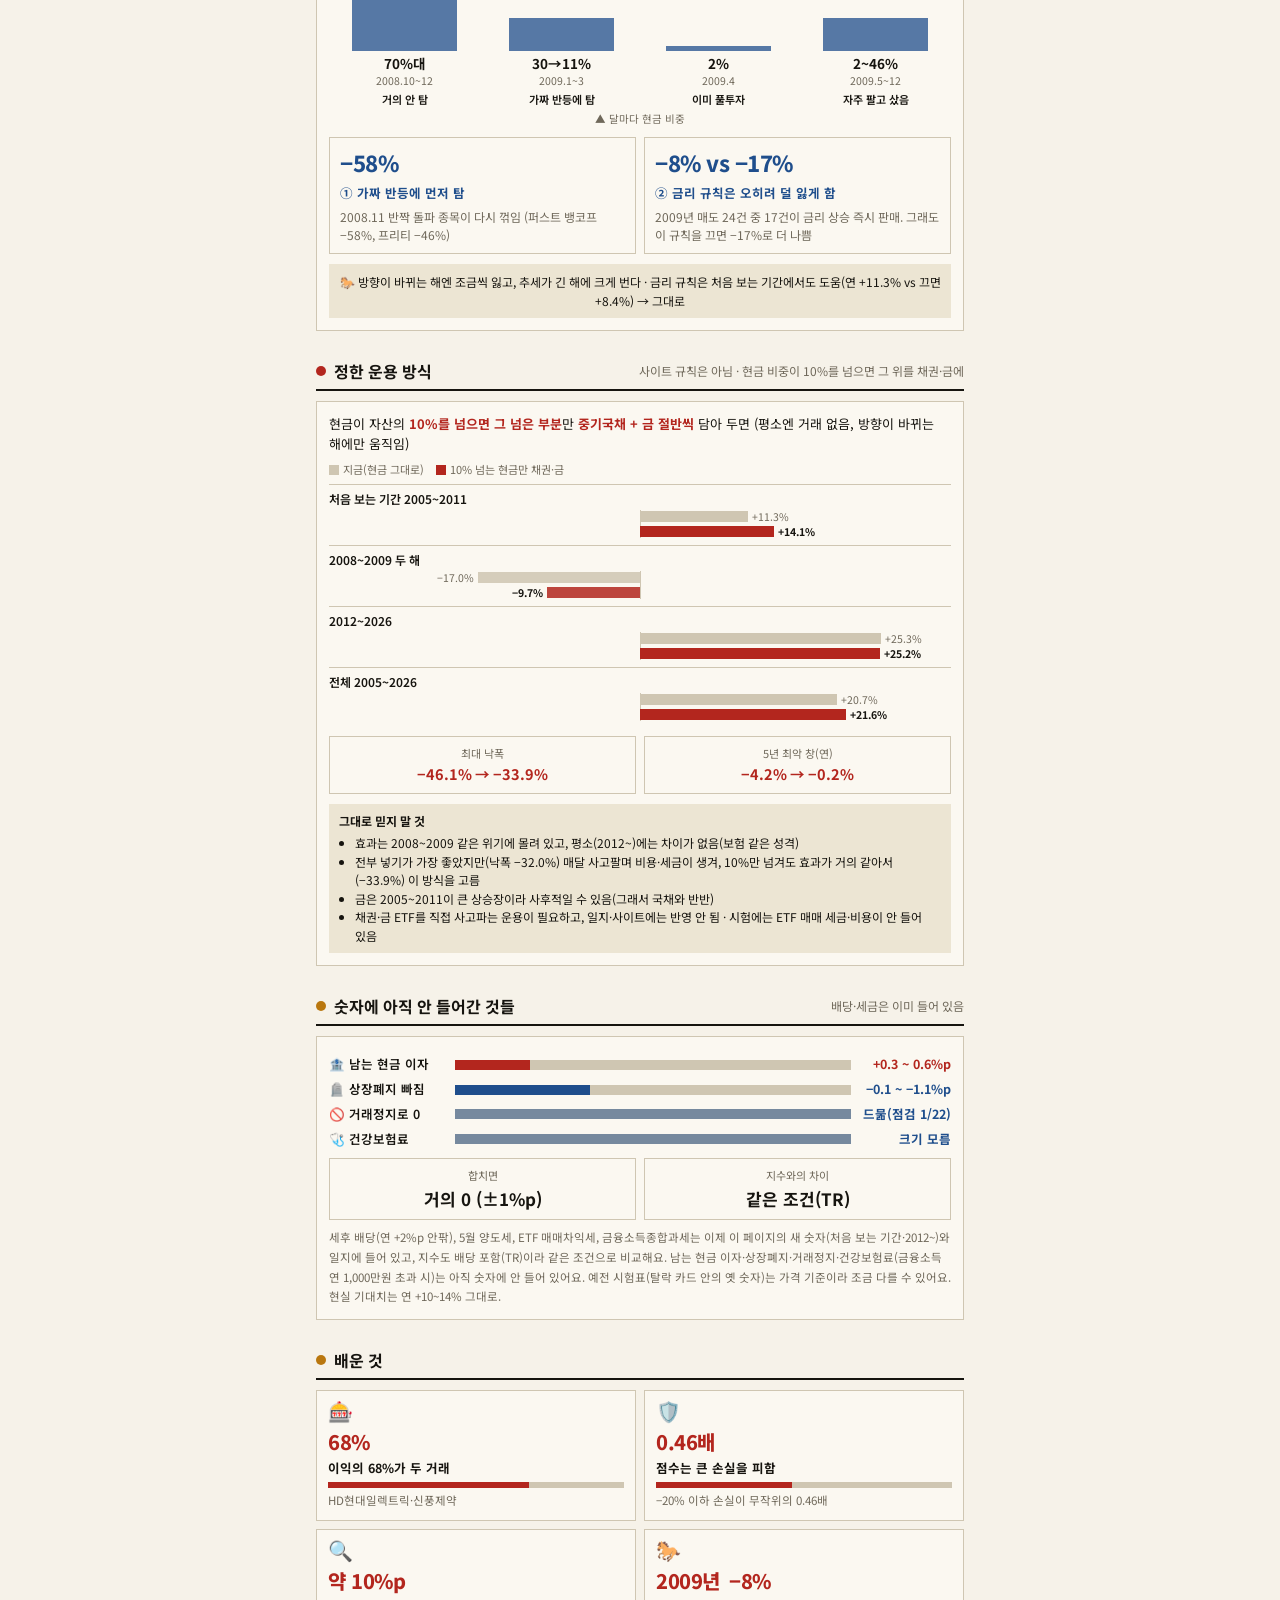
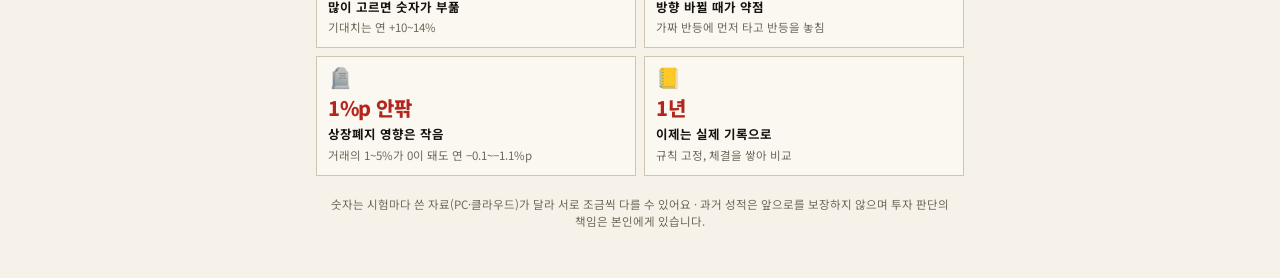
==== commit 89dd38f0: "백테스트 페이지: 숫자에 안 들어간 것들(배당은 이제 들어 있음)·수익은 어디서 나오나(PC 숫자)·0.46배·채택 카드 재확인 숫자 정정 Co-Authored-By: Claude" ====
--- a/backtest.html
+++ b/backtest.html
@@ -144,11 +144,11 @@
 
   <div class="bt-h"><span class="dot" style="background:var(--acc)"></span>수익은 어디서 나오나<em>거래마다 100만원, 연평균</em></div>
   <div class="bt-bars">
-    <div class="bt-bar"><span>점수 상위 4(지금)</span><i class="ok" style="width:100%"></i><b>+14.9%</b></div>
-    <div class="bt-bar"><span>같은 날짜에 지수</span><i class="ix" style="width:75%"></i><b>+11.1%</b></div>
-    <div class="bt-bar"><span>후보 전부 사기</span><i style="width:77%"></i><b>+11.4%</b></div>
-    <div class="bt-bar"><span>무작위 4개</span><i class="no" style="width:69%"></i><b>+10.3%</b></div>
-    <p class="bt-note">규칙(돌파·+10%·정배열·판매)만으로는 지수 수준이고, <b>초과 수익은 점수로 고르는 데서</b> 나와요. 점수는 대박을 더 잘 찾는 게 아니라(무작위와 같은 1.05배) <b>−20% 이하 큰 손실을 0.42배로 피해서</b> 성과를 내요.</p>
+    <div class="bt-bar"><span>점수 상위 4(지금)</span><i class="ok" style="width:100%"></i><b>+16.6%</b></div>
+    <div class="bt-bar"><span>같은 날짜에 지수</span><i class="ix" style="width:78%"></i><b>+13.0%</b></div>
+    <div class="bt-bar"><span>후보 전부 사기</span><i style="width:68%"></i><b>+11.3%</b></div>
+    <div class="bt-bar"><span>무작위 4개</span><i class="no" style="width:58%"></i><b>+9.6%</b></div>
+    <p class="bt-note">규칙(돌파·+10%·정배열·판매)만으로는 지수 수준이고, <b>초과 수익은 점수로 고르는 데서</b> 나와요. 점수는 대박을 더 잘 찾는 게 아니라(무작위와 같은 1.0배) <b>−20% 이하 큰 손실을 0.46배로 피해서</b> 성과를 내요. (PC 결과, 거래마다 100만원·비용·양도세 반영·배당 제외, 지수도 가격 기준)</p>
   </div>
 
   <div class="bt-h"><span class="dot" style="background:var(--ok)"></span>채택한 것<em>지금 규칙에 들어간 변경</em></div>
@@ -159,8 +159,8 @@
     <div class="bt-ev" data-k="a4"><div class="d">2026-11-26</div><strong>같은 회사는 하나만</strong><p>보통주·우선주, Class A/B, 한국 원주·미국 ADR은 한 번에 하나만.</p><span class="ef">현실과 맞추기(성과 영향 작음)</span></div>
     <div class="bt-ev" data-k="a5"><div class="d">2026-11-26</div><strong>양도세는 5월에, 5월 구매 전에 떼어 둔다</strong><p>해외 주식 양도세는 다음 해 5월에 신고·납부. 5월 1일 구매 전에 작년 이익의 세금(250만원 공제 후 22%)을 먼저 빼 두고 남은 돈으로 삼.</p><span class="ef">처음엔 12월 납부로 가정했다가 실제에 맞춰 고침</span></div>
     <div class="bt-ev" data-k="a6"><div class="d">2026-11-26</div><strong>이상한 첫날 가격은 건너뛴다</strong><p>첫날 가격이 그달 월봉 범위를 벗어나면(액면 조정 어긋남) 다음 순위 종목을 삼.</p><span class="ef">가짜 −85% 거래 제거</span></div>
-    <div class="bt-ev" data-k="a7"><div class="d">2026-11-27</div><strong>판매 기준: 한국 6이평 · 미국 10이평</strong><p>매수 돌파는 10이평 그대로, 팔 때만 한국은 더 빠른 6이평.</p><span class="ef">+23.5% → +25.9% · 14년 중 14년 우위</span></div>
-    <div class="bt-ev" data-k="a8"><div class="d">2026-11-27</div><strong>🇰🇷 외국인·기관 수급이 엇갈릴 때만 산다</strong><p>확인 달에 외국인·기관이 둘 다 샀거나 둘 다 팔았으면 제외(한국만, 네이버 자료로 매일 확인).</p><span class="ef">+2.6%p · 같은 비율 무작위 제외는 −6%p</span></div>
+    <div class="bt-ev" data-k="a7"><div class="d">2026-11-27</div><strong>판매 기준: 한국 6이평 · 미국 10이평</strong><p>매수 돌파는 10이평 그대로, 팔 때만 한국은 더 빠른 6이평.</p><span class="ef">+23.5% → +25.9% (새 규칙 재확인 +23.8% → +26.2%) · 14년 중 9~14년 우위</span></div>
+    <div class="bt-ev" data-k="a8"><div class="d">2026-11-27</div><strong>🇰🇷 외국인·기관 수급이 엇갈릴 때만 산다</strong><p>확인 달에 외국인·기관이 둘 다 샀거나 둘 다 팔았으면 제외(한국만, 네이버 자료로 매일 확인).</p><span class="ef">+2.6%p(새 규칙 재확인 +4.7%p) · 같은 비율 무작위 제외는 −6%p</span></div>
     <div class="bt-ev" data-k="a9"><div class="d">2026-11-28</div><strong>🧾 양도세 몫은 4월 말에 모자란 만큼만 미리 확보</strong><p>5월에 낼 세금(작년 이익)이 4월 말 현금(입금 제외)보다 많으면 <b>모자란 세금만큼만</b> 미리 판다(다 팔지 않고 필요한 주 수만). 1순위 이평 아래라 유예 중인 종목, 2순위 점수 낮은 종목.</p><span class="ef">세금 부족 2건→0 · 구매 못 한 달 5→1 · 연 +21.8→+21.9%</span></div>
     <div class="bt-ev" data-k="a11"><div class="d">2026-11-28</div><strong>🛡️ 현금이 자산의 10%를 넘으면 그 위를 채권·금에</strong><p>평소에는 거래 없이 현금 그대로, 현금 비중이 10%를 넘는 위기 구간에만 넘는 부분을 중기국채+금 절반씩. 양도세 몫과 다음 달 구매 돈은 현금으로 둠.</p><span class="ef">위기(2008~09) −17.0% → −9.7%, 낙폭 −46.1% → −33.9% · 평소엔 차이 없음</span></div>
     <div class="bt-ev" data-k="a10"><div class="d">2026-11-28</div><strong>💰 배당과 배당세를 일지에 넣는다</strong><p>보유 종목의 배당을 받는 달에 세후(미국 15%·한국 15.4%)로 현금에 넣고, 금융소득(배당+해외형 ETF 차익)이 연 2,000만원을 넘으면 종합과세 추가분을 5월에 계산해 현금으로 마련.</p><span class="ef">실제 계좌와 맞추려는 변경 · 새 숫자(처음 보는 기간·2012~)에는 이미 반영</span></div>
@@ -260,20 +260,20 @@
     </ul></div>
   </div>
 
-  <div class="bt-h"><span class="dot" style="background:var(--hold)"></span>숫자에 안 들어간 것들<em>좋은 쪽과 나쁜 쪽</em></div>
+  <div class="bt-h"><span class="dot" style="background:var(--hold)"></span>숫자에 아직 안 들어간 것들<em>배당·세금은 이미 들어 있음</em></div>
   <div class="bt-nx">
-    <div class="nx-r up"><span class="nx-n">🪙 배당 재투자</span><div class="nx-b"><i style="width:68%"></i></div><b>+1.8 ~ 2.3%p</b></div>
     <div class="nx-r up"><span class="nx-n">🏦 남는 현금 이자</span><div class="nx-b"><i style="width:19%"></i></div><b>+0.3 ~ 0.6%p</b></div>
     <div class="nx-r dn"><span class="nx-n">🪦 상장폐지 빠짐</span><div class="nx-b"><i style="width:34%"></i></div><b>−0.1 ~ −1.1%p</b></div>
-    <div class="nx-r dn"><span class="nx-n">🚫 거래정지로 0</span><div class="nx-b"><i class="unk"></i></div><b>크기 모름</b></div>
-    <div class="nx-s"><div><span>합치면</span><b>연 약 +1%p</b></div><div><span>지수와의 차이</span><b>거의 그대로</b></div></div>
-    <p class="bt-note">이제 이 페이지의 새 숫자(처음 보는 기간·2012~)와 지수 모두 배당이 들어 있어요(전략은 세후, 지수는 TR). 일지에도 반영돼 있고요. 예전 시험표(탈락 카드 안의 옛 숫자)는 가격 기준이라 서로 조금 다를 수 있어요. 현실 기대치는 연 +10~14% 그대로.</p>
+    <div class="nx-r dn"><span class="nx-n">🚫 거래정지로 0</span><div class="nx-b"><i class="unk"></i></div><b>드묾(점검 1/22)</b></div>
+    <div class="nx-r dn"><span class="nx-n">🩺 건강보험료</span><div class="nx-b"><i class="unk"></i></div><b>크기 모름</b></div>
+    <div class="nx-s"><div><span>합치면</span><b>거의 0 (±1%p)</b></div><div><span>지수와의 차이</span><b>같은 조건(TR)</b></div></div>
+    <p class="bt-note">세후 배당(연 +2%p 안팎), 5월 양도세, ETF 매매차익세, 금융소득종합과세는 이제 이 페이지의 새 숫자(처음 보는 기간·2012~)와 일지에 들어 있고, 지수도 배당 포함(TR)이라 같은 조건으로 비교해요. 남는 현금 이자·상장폐지·거래정지·건강보험료(금융소득 연 1,000만원 초과 시)는 아직 숫자에 안 들어 있어요. 예전 시험표(탈락 카드 안의 옛 숫자)는 가격 기준이라 조금 다를 수 있어요. 현실 기대치는 연 +10~14% 그대로.</p>
   </div>
 
   <div class="bt-h"><span class="dot" style="background:var(--hold)"></span>배운 것</div>
   <div class="bt-lg">
     <div class="lg-c"><div class="lg-i">🎰</div><div class="lg-n">68%</div><strong>이익의 68%가 두 거래</strong><div class="lg-bar"><i style="width:68%"></i></div><p>HD현대일렉트릭·신풍제약</p></div>
-    <div class="lg-c"><div class="lg-i">🛡️</div><div class="lg-n">0.42배</div><strong>점수는 큰 손실을 피함</strong><div class="lg-bar"><i style="width:42%"></i></div><p>−20% 이하 손실이 무작위의 0.42배</p></div>
+    <div class="lg-c"><div class="lg-i">🛡️</div><div class="lg-n">0.46배</div><strong>점수는 큰 손실을 피함</strong><div class="lg-bar"><i style="width:46%"></i></div><p>−20% 이하 손실이 무작위의 0.46배</p></div>
     <div class="lg-c"><div class="lg-i">🔍</div><div class="lg-n">약 10%p</div><strong>많이 고르면 숫자가 부풂</strong><p>기대치는 연 +10~14%</p></div>
     <div class="lg-c"><div class="lg-i">🐎</div><div class="lg-n">2009년&ensp;−8%</div><strong>방향 바뀔 때가 약점</strong><p>가짜 반등에 먼저 타고 반등을 놓침</p></div>
     <div class="lg-c"><div class="lg-i">🪦</div><div class="lg-n">1%p 안팎</div><strong>상장폐지 영향은 작음</strong><p>거래의 1~5%가 0이 돼도 연 −0.1~−1.1%p</p></div>
